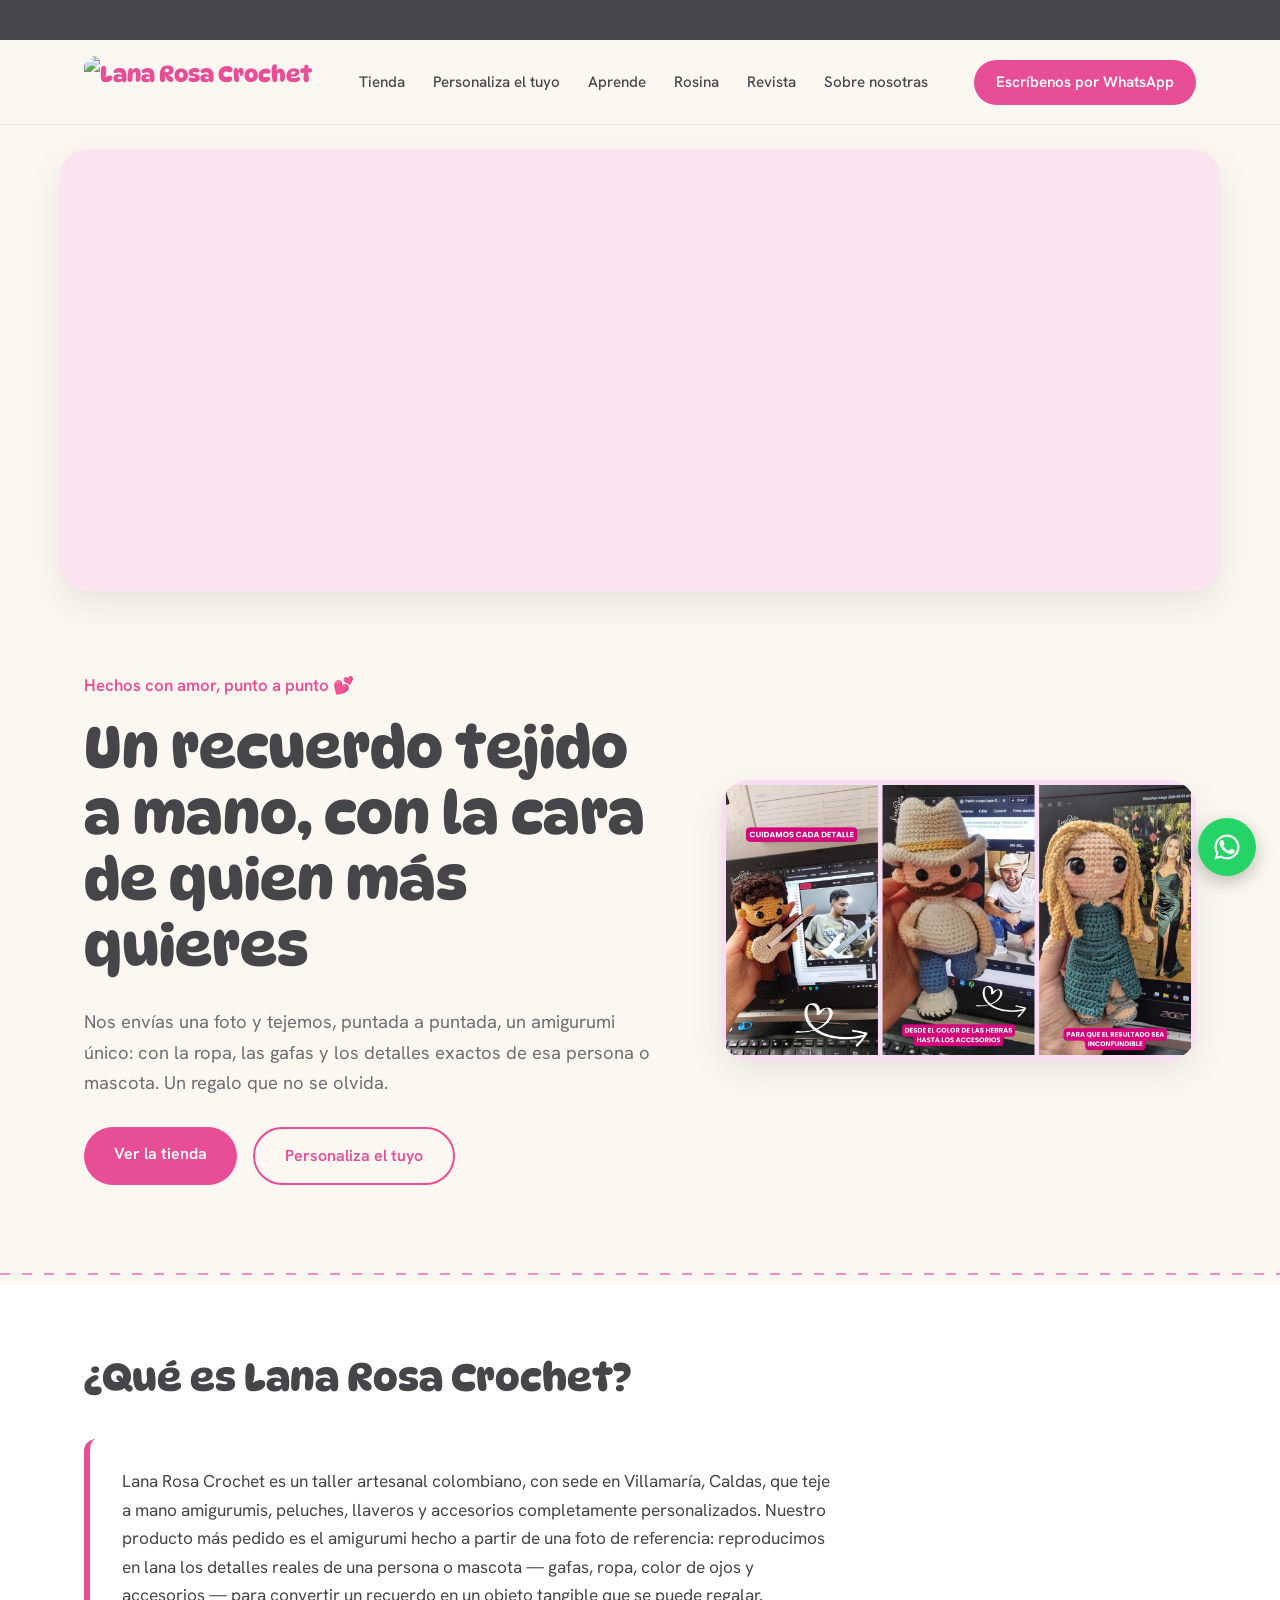
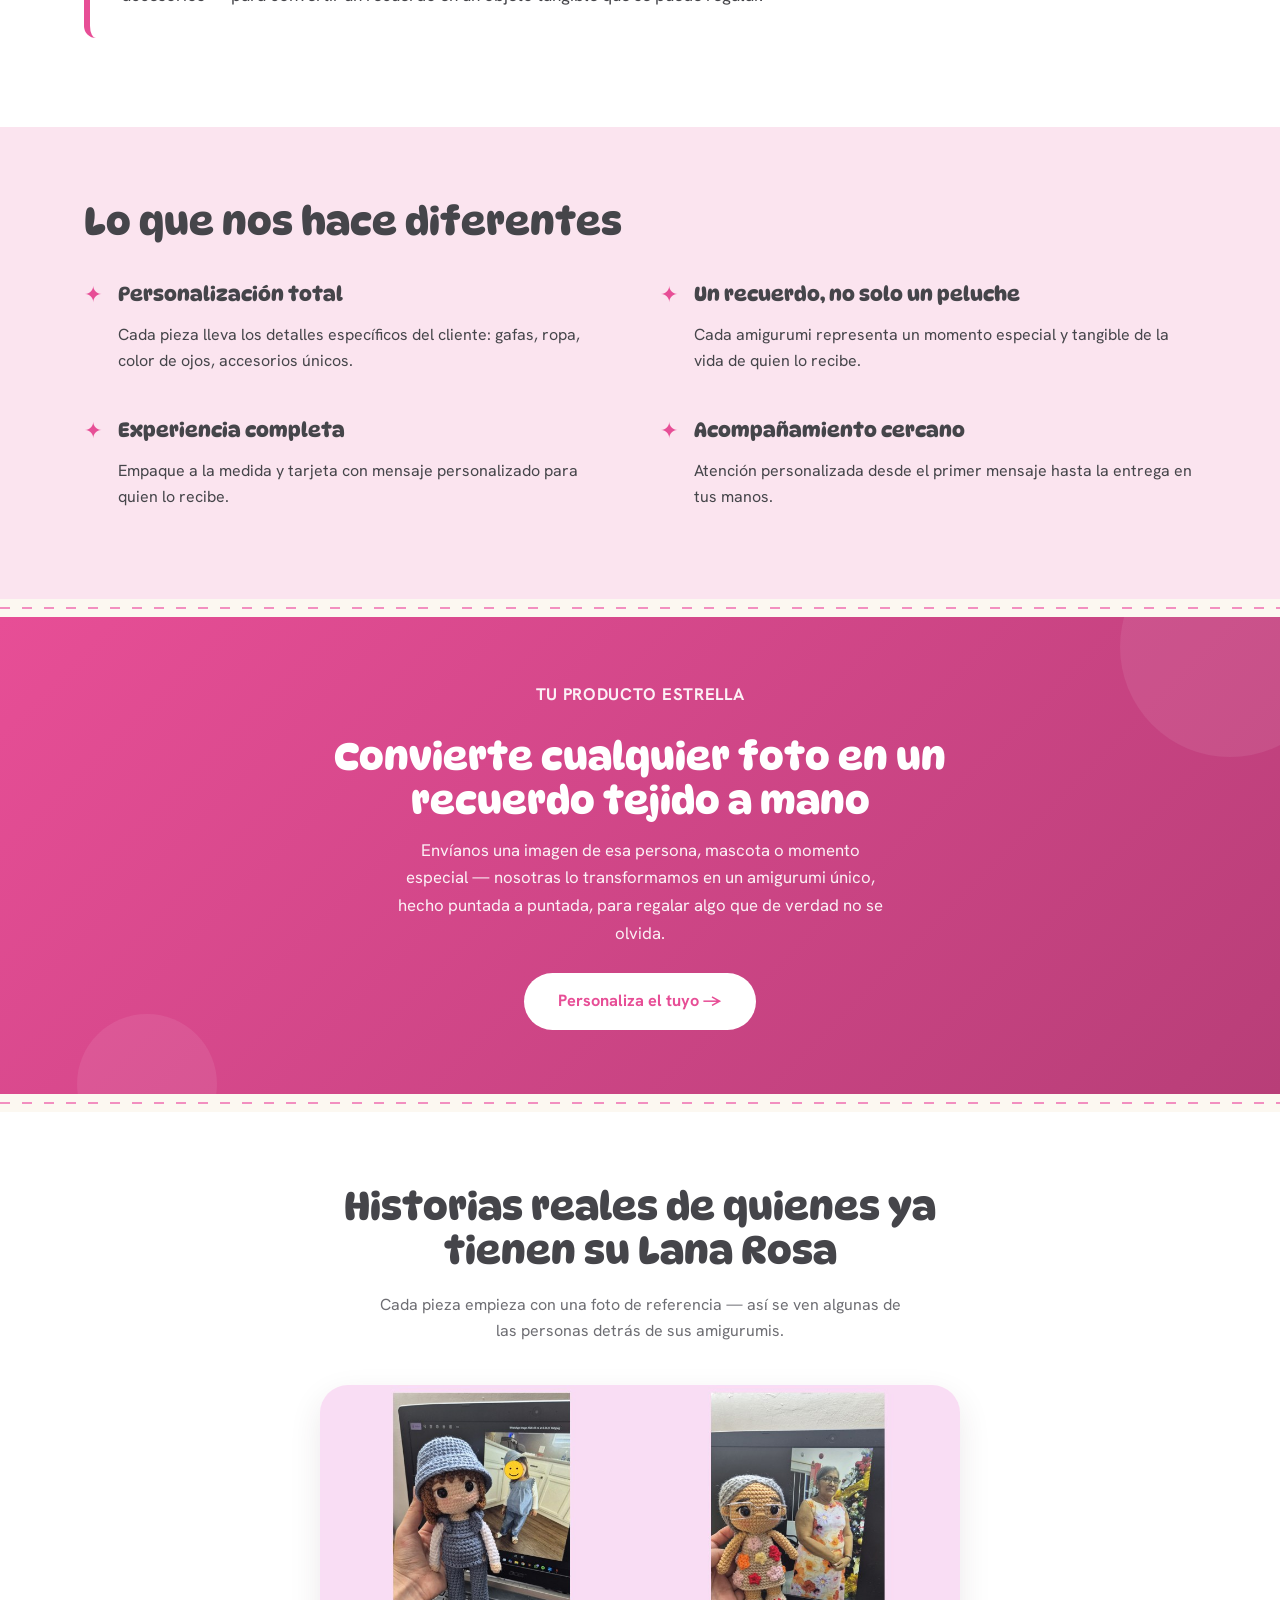
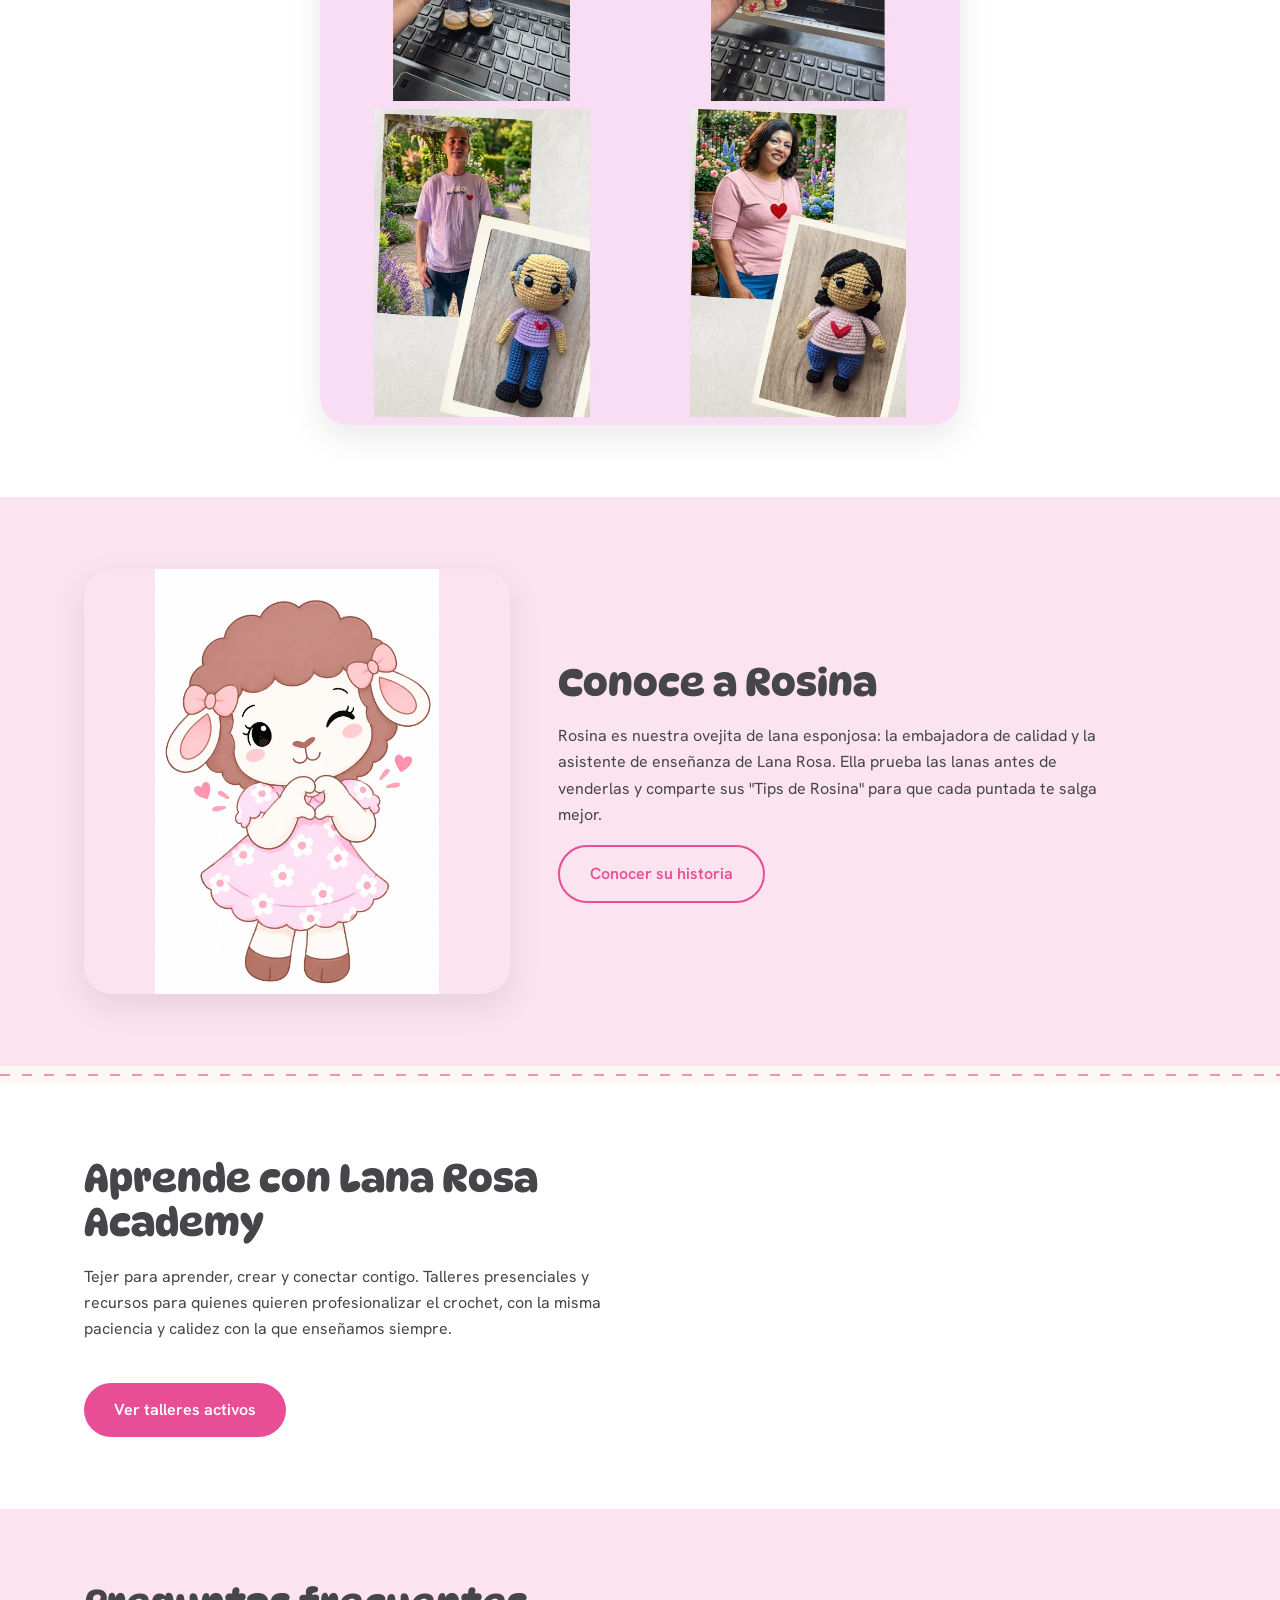
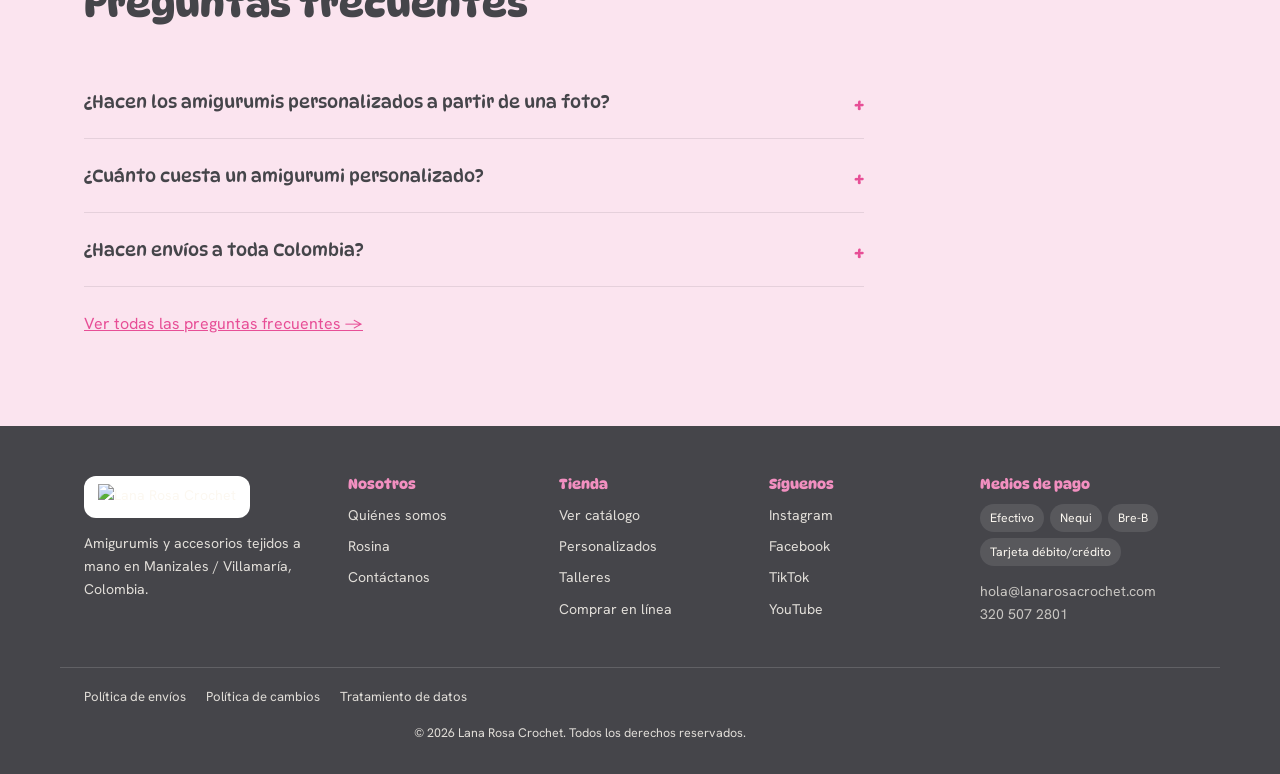
==== index.html @ a639cd13 "Add files via upload" ====
<!DOCTYPE html>
<html lang="es-CO">
<head>
<meta charset="UTF-8">
<meta name="viewport" content="width=device-width, initial-scale=1.0, viewport-fit=cover">
<title>Lana Rosa Crochet — Amigurumis personalizados hechos a mano en Manizales</title>
<meta name="description" content="Amigurumis, peluches y accesorios tejidos a mano y personalizados con la imagen que tú quieras. Hechos con amor, punto a punto, en Villamaría, Caldas.">
<link rel="canonical" href="https://www.lanarosacrochet.com/">

<!-- Open Graph / redes sociales -->
<meta property="og:type" content="website">
<meta property="og:site_name" content="Lana Rosa Crochet">
<meta property="og:title" content="Lana Rosa Crochet — Amigurumis personalizados hechos a mano">
<meta property="og:description" content="Convertimos una foto de referencia en un amigurumi tejido a mano, único e irrepetible. Envíos a toda Colombia desde Manizales.">
<meta property="og:url" content="https://www.lanarosacrochet.com/">
<meta property="og:image" content="https://www.lanarosacrochet.com/img/og-lana-rosa.jpg">
<meta property="og:locale" content="es_CO">
<meta name="twitter:card" content="summary_large_image">

<link rel="preconnect" href="https://fonts.googleapis.com">
<link href="https://fonts.googleapis.com/css2?family=DynaPuff:wght@400;500;600;700&family=Hanken+Grotesk:wght@400;500;600;700;800&display=swap" rel="stylesheet">

<!-- ================= Datos estructurados (Schema.org) — clave para SEO y AEO ================= -->
<script type="application/ld+json">
{
  "@context": "https://schema.org",
  "@type": "Store",
  "name": "Lana Rosa Crochet",
  "description": "Taller artesanal colombiano de amigurumis, peluches y accesorios tejidos a mano, especializado en piezas personalizadas a partir de una foto de referencia.",
  "url": "https://www.lanarosacrochet.com/",
  "logo": "https://www.lanarosacrochet.com/img/logo.png",
  "image": "https://www.lanarosacrochet.com/img/og-lana-rosa.jpg",
  "priceRange": "$70.000 - $200.000 COP",
  "address": {
    "@type": "PostalAddress",
    "addressLocality": "Manizales / Villamaría",
    "addressRegion": "Caldas",
    "addressCountry": "CO"
  },
  "sameAs": [
    "https://www.instagram.com/lanarosacrochet",
    "https://www.facebook.com/lana.rosa.2025",
    "https://www.tiktok.com/@lanarosacrochet",
    "https://www.youtube.com/@LanaRosaAcademy"
  ]
}
</script>
<script type="application/ld+json">
{
  "@context": "https://schema.org",
  "@type": "FAQPage",
  "mainEntity": [
    {
      "@type": "Question",
      "name": "¿Los amigurumis de Lana Rosa Crochet son personalizados a partir de una foto?",
      "acceptedAnswer": {
        "@type": "Answer",
        "text": "Sí. Nuestro producto más pedido es el amigurumi personalizado: nos envías una foto de referencia y tejemos a mano una versión en lana con los detalles reales de esa persona, mascota o personaje — ropa, gafas, color de ojos y accesorios incluidos."
      }
    },
    {
      "@type": "Question",
      "name": "¿Lana Rosa Crochet hace envíos a toda Colombia?",
      "acceptedAnswer": {
        "@type": "Answer",
        "text": "Sí, hacemos envíos a nivel nacional desde nuestro taller en Manizales/Villamaría, Caldas."
      }
    }
  ]
}
</script>

<style>
:root {
  --rosa-principal: #E74E96;
  --rosa-medio: #F28FC0;
  --rosa-suave: #FBE4EF;
  --lila: #9EA2F9;
  --lila-suave: #F0F1FE;
  --azul-acero: #93C7F9;
  --blanco-hueso: #FCF8F1;
  --tinta: #45454A;
  --tinta-suave: #6E6E73;
  --blanco: #FFFFFF;
  --fuente-titulo: 'DynaPuff', sans-serif;
  --fuente-cuerpo: 'Hanken Grotesk', -apple-system, BlinkMacSystemFont, sans-serif;
  --radio-suave: 28px;
  --sombra-suave: 0 12px 32px rgba(58, 42, 46, 0.10);
}
* { box-sizing: border-box; }
html { scroll-behavior: smooth; }
body { margin: 0; font-family: var(--fuente-cuerpo); color: var(--tinta); background: var(--blanco-hueso); line-height: 1.65; -webkit-font-smoothing: antialiased; }
h1, h2, h3 { font-family: var(--fuente-titulo); font-weight: 600; line-height: 1.15; margin: 0 0 0.5em; color: var(--tinta); }
h1 { font-size: clamp(2.4rem, 5vw, 3.6rem); }
h2 { font-size: clamp(1.7rem, 3vw, 2.4rem); }
h3 { font-size: 1.25rem; }
p { max-width: 62ch; }
a { color: var(--rosa-principal); }
img { max-width: 100%; display: block; }
.contenedor { max-width: 1160px; margin: 0 auto; padding: 0 24px; }
a:focus-visible, button:focus-visible { outline: 3px solid var(--azul-acero); outline-offset: 3px; }
.encabezado { position: sticky; top: 0; z-index: 20; background: rgba(252, 248, 241, 0.92); backdrop-filter: blur(6px); border-bottom: 1px solid rgba(69,69,74,0.08); }
.encabezado .contenedor { display: flex; align-items: center; justify-content: space-between; padding-top: 16px; padding-bottom: 16px; }
.logo { font-family: var(--fuente-titulo); font-size: 1.4rem; color: var(--rosa-principal); text-decoration: none; font-weight: 600; }
.logo-img { height: 52px; width: auto; display: block; border-radius: 12px; }
.nav-principal { display: flex; gap: 28px; list-style: none; margin: 0; padding: 0; }
.nav-principal a { text-decoration: none; color: var(--tinta); font-weight: 500; font-size: 0.95rem; }
.nav-principal a:hover { color: var(--rosa-principal); }
.boton-whatsapp { background: var(--rosa-principal); color: var(--blanco) !important; padding: 10px 22px; border-radius: 999px; text-decoration: none; font-weight: 600; font-size: 0.95rem; white-space: nowrap; }
.boton-whatsapp:hover { background: #B83E78; }
@media (max-width: 860px) { .nav-principal { display: none; } }
.puntada { height: 18px; background-image: repeating-linear-gradient(to right, var(--rosa-medio) 0, var(--rosa-medio) 10px, transparent 10px, transparent 22px); background-position: center; background-repeat: repeat-x; background-size: auto 2px; margin: 0; }
.hero { padding: 64px 0 80px; }
.hero .contenedor { display: grid; grid-template-columns: 1.1fr 0.9fr; gap: 56px; align-items: center; }
@media (max-width: 860px) { .hero .contenedor { grid-template-columns: 1fr; } }
.hero-texto .eslogan { color: var(--rosa-principal); font-weight: 600; font-size: 1.05rem; margin-bottom: 14px; }
.hero-texto p.intro { font-size: 1.15rem; color: var(--tinta-suave); }
.cta-grupo { display: flex; gap: 16px; margin-top: 28px; flex-wrap: wrap; }
.boton-primario, .boton-secundario { display: inline-block; padding: 14px 30px; border-radius: 999px; text-decoration: none; font-weight: 600; font-size: 1rem; }
.boton-primario { background: var(--rosa-principal); color: var(--blanco); }
.boton-primario:hover { background: #B83E78; }
.boton-secundario { background: transparent; color: var(--rosa-principal); border: 2px solid var(--rosa-principal); }
.boton-secundario:hover { background: var(--rosa-suave); }
.marco-foto { position: relative; background: var(--rosa-suave); border-radius: var(--radio-suave); aspect-ratio: 4 / 5; display: flex; align-items: center; justify-content: center; overflow: hidden; box-shadow: var(--sombra-suave); }
.marco-foto .marcador { text-align: center; color: var(--rosa-principal); font-size: 0.9rem; padding: 20px; }
.ovillo { position: absolute; border-radius: 50%; background: var(--rosa-medio); opacity: 0.35; }
section { padding: 72px 0; }
.seccion-suave { background: var(--rosa-suave); }
.seccion-clara { background: var(--blanco); }
.encabezado-seccion { max-width: 640px; margin: 0 0 40px; }
.encabezado-seccion.centrado { margin-inline: auto; text-align: center; }
.respuesta-directa { background: var(--blanco); border-left: 6px solid var(--rosa-principal); border-radius: 12px; padding: 28px 32px; max-width: 780px; font-size: 1.08rem; }
.diferenciales { list-style: none; margin: 0; padding: 0; display: grid; grid-template-columns: repeat(2, 1fr); gap: 28px 40px; }
@media (max-width: 700px) { .diferenciales { grid-template-columns: 1fr; } }
.diferenciales li { display: flex; gap: 16px; align-items: flex-start; }
.diferenciales .marca { color: var(--rosa-principal); font-family: var(--fuente-titulo); font-size: 1.4rem; line-height: 1; flex-shrink: 0; }
.testimonios { display: grid; grid-template-columns: repeat(3, 1fr); gap: 24px; }
@media (max-width: 900px) { .testimonios { grid-template-columns: 1fr; } }
.testimonio { background: var(--blanco); border-radius: var(--radio-suave); padding: 28px; box-shadow: var(--sombra-suave); }
.testimonio p { font-style: italic; color: var(--tinta-suave); }
.testimonio .autor { font-weight: 600; color: var(--rosa-principal); margin-top: 12px; font-style: normal; }
.rosina-bloque { display: grid; grid-template-columns: 0.8fr 1.2fr; gap: 48px; align-items: center; }
@media (max-width: 860px) { .rosina-bloque { grid-template-columns: 1fr; } }
.faq-lista { max-width: 780px; }
.faq-item { border-bottom: 1px solid rgba(69,69,74,0.12); padding: 22px 0; }
.faq-item summary { font-family: var(--fuente-titulo); font-size: 1.1rem; cursor: pointer; list-style: none; position: relative; padding-right: 32px; }
.faq-item summary::-webkit-details-marker { display: none; }
.faq-item summary::after { content: '+'; position: absolute; right: 0; top: 0; color: var(--rosa-principal); font-size: 1.4rem; }
.faq-item[open] summary::after { content: '–'; }
.faq-item p { margin-top: 14px; color: var(--tinta-suave); }
.pie { background: var(--tinta); color: var(--blanco-hueso); padding: 56px 0 28px; }
.pie .contenedor { display: grid; grid-template-columns: 1.4fr 1fr 1fr 1fr; gap: 32px; }
@media (max-width: 760px) { .pie .contenedor { grid-template-columns: 1fr 1fr; } }
.pie h3 { color: var(--blanco-hueso); font-size: 1rem; }
.pie a { color: var(--blanco-hueso); opacity: 0.85; text-decoration: none; font-size: 0.92rem; }
.pie a:hover { opacity: 1; color: var(--rosa-medio); }
.pie ul { list-style: none; padding: 0; margin: 0; display: flex; flex-direction: column; gap: 10px; }
.pie .logo-pie { font-family: var(--fuente-titulo); color: var(--rosa-medio); font-size: 1.5rem; }
.derechos { text-align: center; font-size: 0.82rem; opacity: 0.6; margin-top: 40px; }
.pie-rico { background: var(--tinta); color: var(--blanco-hueso); padding: 50px 0 24px; font-size: 0.88rem; }
.pie-grid { display: grid; grid-template-columns: 1.3fr 1fr 1fr 1fr 1.2fr; gap: 30px; margin-bottom: 34px; }
@media (max-width: 900px) { .pie-grid { grid-template-columns: 1fr 1fr; } }
.pie-logo-wrap { background: #fff; display: inline-block; padding: 8px 14px; border-radius: 12px; margin-bottom: 14px; }
.pie-logo-wrap img { height: 26px; display: block; }
.pie-rico p { opacity: 0.85; margin: 0 0 6px; }
.pie-rico h3 { color: var(--rosa-medio); font-size: 0.88rem; margin: 0 0 12px; font-family: var(--fuente-titulo); font-weight: 600; }
.pie-rico ul { list-style: none; padding: 0; margin: 0; display: flex; flex-direction: column; gap: 8px; }
.pie-rico a { color: var(--blanco-hueso); opacity: 0.85; text-decoration: none; }
.pie-rico a:hover { opacity: 1; color: var(--rosa-medio); }
.pie-pagos { display: flex; flex-wrap: wrap; gap: 6px; margin-bottom: 14px; }
.pie-pagos span { background: rgba(255,255,255,0.1); padding: 4px 10px; border-radius: 999px; font-size: 0.76rem; }
.pie-legal { display: flex; gap: 20px; flex-wrap: wrap; border-top: 1px solid rgba(255,255,255,0.15); padding-top: 18px; margin-bottom: 16px; font-size: 0.82rem; }
.pie-legal a { opacity: 0.85; }
.derechos { text-align: center; font-size: 0.78rem; opacity: 0.6; margin: 0; }

.overlay-bono { position: fixed; inset: 0; background: rgba(0,0,0,0.55); z-index: 1002; display: none; align-items: center; justify-content: center; padding: 20px; }
.overlay-bono.abierto { display: flex; }
.modal-bono { background: var(--blanco-hueso); border-radius: var(--radio-suave); max-width: 420px; width: 100%; padding: 34px 28px; position: relative; text-align: center; box-shadow: 0 20px 50px rgba(0,0,0,0.3); }
.modal-bono-cerrar { position: absolute; top: 12px; right: 14px; background: none; border: none; font-size: 1.6rem; cursor: pointer; color: var(--tinta-suave); }
.modal-bono .etiqueta-bono { display: inline-block; background: var(--rosa-principal); color: #fff; font-weight: 700; padding: 6px 16px; border-radius: 999px; font-size: 0.85rem; margin-bottom: 14px; }
.modal-bono h2 { font-size: 1.4rem; margin-bottom: 8px; }
.modal-bono p.intro-bono { color: var(--tinta-suave); margin-bottom: 20px; font-size: 0.95rem; }
.modal-bono .campo-bono { margin-bottom: 12px; text-align: left; }
.modal-bono .campo-bono input { width: 100%; padding: 11px 14px; border-radius: 12px; border: 1.5px solid var(--rosa-suave); font-family: var(--fuente-cuerpo); font-size: 0.92rem; }
.modal-bono .campo-checkbox { display: flex; align-items: flex-start; gap: 8px; text-align: left; font-size: 0.8rem; color: var(--tinta-suave); margin: 14px 0; }
.modal-bono .campo-checkbox input { margin-top: 3px; }
.modal-bono .campo-checkbox a { color: var(--rosa-principal); }
.modal-bono .resultado-bono { display: none; background: var(--rosa-suave); border-radius: 14px; padding: 20px; margin-top: 10px; }
.modal-bono .codigo-bono { font-size: 1.3rem; font-weight: 700; color: var(--rosa-principal); letter-spacing: 0.03em; margin: 8px 0; }

.franja-anuncios {
  background: var(--tinta); color: var(--blanco); overflow: hidden;
  white-space: nowrap; padding: 9px 0; font-size: 0.85rem; font-weight: 500;
}
.franja-anuncios .cinta {
  display: inline-block; padding-left: 100%;
  animation: desplazar-anuncios 32s linear infinite;
}
.franja-anuncios .cinta span { margin: 0 36px; }
@keyframes desplazar-anuncios {
  0% { transform: translate(0, 0); }
  100% { transform: translate(-100%, 0); }
}
@media (prefers-reduced-motion: reduce) {
  .franja-anuncios .cinta { animation: none; padding-left: 24px; }
}

.banner-promo {
  background: linear-gradient(135deg, var(--rosa-principal), #B83E78);
  padding: 64px 0; position: relative; overflow: hidden;
}
.banner-promo::before, .banner-promo::after {
  content: ''; position: absolute; border-radius: 50%; background: rgba(255,255,255,0.08);
}

.carrusel-banners-seccion { padding: 24px 0 0; }
.carrusel-banners { position: relative; max-width: 1160px; margin: 0 auto; aspect-ratio: 21/8; border-radius: var(--radio-suave); overflow: hidden; box-shadow: var(--sombra-suave); background: var(--rosa-suave); }
.slide-banner { position: absolute; inset: 0; opacity: 0; transition: opacity 0.7s ease; display: block; }
.slide-banner.activo { opacity: 1; }
.slide-banner img { width: 100%; height: 100%; object-fit: cover; display: block; }
.puntos-carrusel { position: absolute; bottom: 14px; left: 50%; transform: translateX(-50%); display: flex; gap: 8px; z-index: 2; }
.puntos-carrusel span { width: 9px; height: 9px; border-radius: 50%; background: rgba(255,255,255,0.55); }
.puntos-carrusel span.activo { background: #fff; }
@media (max-width: 700px) { .carrusel-banners { aspect-ratio: 4/5; } }
.banner-promo::before { width: 220px; height: 220px; top: -80px; right: -60px; }
.banner-promo::after { width: 140px; height: 140px; bottom: -60px; left: 6%; }
.banner-promo-contenido { position: relative; z-index: 1; text-align: center; max-width: 680px; margin: 0 auto; }
.banner-promo-eslogan { color: var(--rosa-suave); font-weight: 700; letter-spacing: 0.04em; text-transform: uppercase; font-size: 0.82rem; margin-bottom: 10px; }
.banner-promo h2 { color: var(--blanco); margin-bottom: 14px; }
.banner-promo p { color: rgba(255,255,255,0.92); font-size: 1.05rem; margin: 0 auto 26px; max-width: 56ch; }
.boton-banner-promo {
  display: inline-block; background: var(--blanco); color: var(--rosa-principal) !important;
  text-decoration: none; padding: 15px 34px; border-radius: 999px; font-weight: 700; font-size: 1.02rem;
}
.boton-banner-promo:hover { background: var(--rosa-suave); }
.whatsapp-flotante {
  position: fixed; bottom: calc(24px + env(safe-area-inset-bottom, 0px)); right: calc(24px + env(safe-area-inset-right, 0px)); z-index: 999;
  width: 58px; height: 58px; background: #25D366; border-radius: 50%;
  display: flex; align-items: center; justify-content: center;
  box-shadow: 0 6px 18px rgba(0,0,0,0.25);
  animation: whatsapp-pulso 2.4s infinite;
}
.whatsapp-flotante svg { width: 30px; height: 30px; fill: #fff; }
.whatsapp-flotante:hover { background: #1ebe5a; }
@keyframes whatsapp-pulso {
  0% { box-shadow: 0 6px 18px rgba(0,0,0,0.25), 0 0 0 0 rgba(37,211,102,0.5); }
  70% { box-shadow: 0 6px 18px rgba(0,0,0,0.25), 0 0 0 14px rgba(37,211,102,0); }
  100% { box-shadow: 0 6px 18px rgba(0,0,0,0.25), 0 0 0 0 rgba(37,211,102,0); }
}
@media (max-width: 600px) {
  .whatsapp-flotante { width: 52px; height: 52px; bottom: calc(16px + env(safe-area-inset-bottom, 0px)); right: calc(16px + env(safe-area-inset-right, 0px)); }
  .whatsapp-flotante svg { width: 26px; height: 26px; }
}
.menu-movil { display: none; background: none; border: none; font-size: 1.7rem; cursor: pointer; color: var(--tinta); padding: 4px 6px; line-height: 1; }
.nav-movil-panel { display: none; flex-direction: column; background: var(--blanco); border-top: 1px solid rgba(69,69,74,0.08); }
.nav-movil-panel.abierto { display: flex; }
.nav-movil-panel a { padding: 15px 24px; text-decoration: none; color: var(--tinta); border-bottom: 1px solid rgba(69,69,74,0.06); font-weight: 500; font-size: 0.98rem; }
.nav-movil-panel a:hover { background: var(--rosa-suave); color: var(--rosa-principal); }
@media (max-width: 900px) { .menu-movil { display: inline-flex; align-items: center; } }
.rosina-mini { height: 40px; width: 40px; border-radius: 50%; object-fit: cover; margin-left: 10px; box-shadow: 0 2px 8px rgba(69,69,74,0.15); vertical-align: middle; }
.boton-subir {
  position: fixed; bottom: calc(24px + env(safe-area-inset-bottom, 0px)); right: calc(92px + env(safe-area-inset-right, 0px)); z-index: 998;
  width: 48px; height: 48px; background: var(--rosa-principal); border: none; border-radius: 50%;
  display: flex; align-items: center; justify-content: center; cursor: pointer;
  box-shadow: 0 6px 18px rgba(0,0,0,0.2); opacity: 0; visibility: hidden;
  transition: opacity 0.25s, visibility 0.25s;
}
.boton-subir.visible { opacity: 1; visibility: visible; }
.boton-subir svg { width: 22px; height: 22px; fill: #fff; }
.boton-subir:hover { background: #B83E78; }
@media (max-width: 600px) { .boton-subir { width: 42px; height: 42px; right: calc(74px + env(safe-area-inset-right, 0px)); bottom: calc(16px + env(safe-area-inset-bottom, 0px)); } }
</style>
<link rel="icon" type="image/png" href="img/favicon-256.png">
<link rel="apple-touch-icon" href="img/apple-touch-icon.png">
</head>
<body>

<div class="franja-anuncios" role="banner" aria-label="Anuncios">
  <div class="cinta">
    <span>🚚 Envíos a toda Colombia</span>
    <span>🧶 Amigurumis 100% personalizados</span>
    <span>🐑 Tejido a mano en Manizales y Villamaría</span>
    <span>💕 Hechos con amor, punto a punto</span>
    <span>🚚 Envíos a toda Colombia</span>
    <span>🧶 Amigurumis 100% personalizados</span>
    <span>🐑 Tejido a mano en Manizales y Villamaría</span>
    <span>💕 Hechos con amor, punto a punto</span>
  </div>
</div>

<header class="encabezado">
  <div class="contenedor">
    <a href="index.html" class="logo"><img src="img/logo-lana-rosa.jpg" alt="Lana Rosa Crochet" class="logo-img"></a>
    <nav aria-label="Navegación principal">
      <ul class="nav-principal">
        <li><a href="tienda.html">Tienda</a></li>
        <li><a href="personaliza.html">Personaliza el tuyo</a></li>
        <li><a href="aprende.html">Aprende</a></li>
        <li><a href="rosina.html">Rosina</a></li>
        <li><a href="revista.html">Revista</a></li>
        <li><a href="sobre-nosotras.html">Sobre nosotras</a></li>
      </ul>
    </nav>
    <button class="menu-movil" id="boton-menu-movil" aria-label="Abrir menú" aria-expanded="false">☰</button>
    <a class="boton-whatsapp" href="https://wa.me/573205072801" target="_blank" rel="noopener">Escríbenos por WhatsApp</a>
  </div>
</header>
  <nav class="nav-movil-panel" id="nav-movil-panel" aria-label="Navegación móvil">
    <a href="index.html">Inicio</a>
    <a href="tienda.html">Tienda</a>
    <a href="personaliza.html">Personaliza el tuyo</a>
    <a href="aprende.html">Aprende</a>
    <a href="rosina.html">Rosina</a>
    <a href="revista.html">Revista</a>
    <a href="sobre-nosotras.html">Sobre nosotras</a>
    <a href="preguntas-frecuentes.html">Preguntas frecuentes</a>
  </nav>

<main>

  <!-- ============ CARRUSEL DE BANNERS ============ -->
  <section class="carrusel-banners-seccion">
    <div class="carrusel-banners" id="carrusel-banners">
      <a href="tienda.html" class="slide-banner activo">
        <img src="img/banners/banner1.jpg" alt="Amigurumis Lana Rosa Crochet" onerror="this.parentElement.style.display='none'">
      </a>
      <a href="tienda.html" class="slide-banner">
        <img src="img/banners/banner2.jpg" alt="Amigurumis Lana Rosa Crochet" onerror="this.parentElement.style.display='none'">
      </a>
      <a href="personaliza.html" class="slide-banner">
        <img src="img/banners/banner3.jpg" alt="Amigurumis personalizados Lana Rosa Crochet" onerror="this.parentElement.style.display='none'">
      </a>
      <div class="puntos-carrusel" id="puntos-carrusel"></div>
    </div>
  </section>

  <!-- ============ HERO ============ -->
  <section class="hero">
    <div class="contenedor">
      <div class="hero-texto">
        <p class="eslogan">Hechos con amor, punto a punto 💕</p>
        <h1>Un recuerdo tejido a mano, con la cara de quien más quieres</h1>
        <p class="intro">Nos envías una foto y tejemos, puntada a puntada, un amigurumi único: con la ropa, las gafas y los detalles exactos de esa persona o mascota. Un regalo que no se olvida.</p>
        <div class="cta-grupo">
          <a href="tienda.html" class="boton-primario">Ver la tienda</a>
          <a href="personaliza.html" class="boton-secundario">Personaliza el tuyo</a>
        </div>
      </div>
      <div class="marco-foto" style="aspect-ratio:1582/932;">
        <img src="img/triptico-testimonios.jpg" alt="Tres amigurumis personalizados terminados, cada uno sostenido junto a la foto de referencia usada para tejerlo" style="width:100%;height:100%;object-fit:contain;">
      </div>
    </div>
  </section>

  <div class="puntada" role="presentation"></div>

  <!-- ============ RESPUESTA DIRECTA (AEO) ============ -->
  <section class="seccion-clara">
    <div class="contenedor">
      <div class="encabezado-seccion">
        <h2>¿Qué es Lana Rosa Crochet?</h2>
      </div>
      <p class="respuesta-directa">Lana Rosa Crochet es un taller artesanal colombiano, con sede en Villamaría, Caldas, que teje a mano amigurumis, peluches, llaveros y accesorios completamente personalizados. Nuestro producto más pedido es el amigurumi hecho a partir de una foto de referencia: reproducimos en lana los detalles reales de una persona o mascota — gafas, ropa, color de ojos y accesorios — para convertir un recuerdo en un objeto tangible que se puede regalar.</p>
    </div>
  </section>

  <!-- ============ DIFERENCIALES ============ -->
  <section class="seccion-suave">
    <div class="contenedor">
      <div class="encabezado-seccion">
        <h2>Lo que nos hace diferentes</h2>
      </div>
      <ul class="diferenciales">
        <li><span class="marca">✦</span><div><h3>Personalización total</h3><p>Cada pieza lleva los detalles específicos del cliente: gafas, ropa, color de ojos, accesorios únicos.</p></div></li>
        <li><span class="marca">✦</span><div><h3>Un recuerdo, no solo un peluche</h3><p>Cada amigurumi representa un momento especial y tangible de la vida de quien lo recibe.</p></div></li>
        <li><span class="marca">✦</span><div><h3>Experiencia completa</h3><p>Empaque a la medida y tarjeta con mensaje personalizado para quien lo recibe.</p></div></li>
        <li><span class="marca">✦</span><div><h3>Acompañamiento cercano</h3><p>Atención personalizada desde el primer mensaje hasta la entrega en tus manos.</p></div></li>
      </ul>
    </div>
  </section>

  <div class="puntada" role="presentation"></div>

  <!-- ============ BANNER PROMOCIONAL — PERSONALIZADOS ============ -->
  <section class="banner-promo">
    <div class="contenedor banner-promo-contenido">
      <p class="banner-promo-eslogan">Tu producto estrella</p>
      <h2>Convierte cualquier foto en un recuerdo tejido a mano</h2>
      <p>Envíanos una imagen de esa persona, mascota o momento especial — nosotras lo transformamos en un amigurumi único, hecho puntada a puntada, para regalar algo que de verdad no se olvida.</p>
      <a href="personaliza.html" class="boton-banner-promo">Personaliza el tuyo →</a>
    </div>
  </section>

  <div class="puntada" role="presentation"></div>

  <!-- ============ TESTIMONIOS ============ -->
  <section class="seccion-clara">
    <div class="contenedor">
      <div class="encabezado-seccion centrado">
        <h2>Historias reales de quienes ya tienen su Lana Rosa</h2>
        <p style="text-align:center; color:var(--tinta-suave); max-width:60ch; margin:0 auto;">Cada pieza empieza con una foto de referencia — así se ven algunas de las personas detrás de sus amigurumis.</p>
      </div>
      <div style="max-width:640px; margin:32px auto 0;">
        <img src="img/collage-testimonios.jpg" alt="Collage de clientas mostrando sus amigurumis personalizados junto a la foto de referencia usada para tejerlos" style="width:100%; border-radius:var(--radio-suave); box-shadow:var(--sombra-suave); display:block;">
      </div>
    </div>
  </section>

  <!-- ============ ROSINA ============ -->
  <section class="seccion-suave">
    <div class="contenedor rosina-bloque">
      <div class="marco-foto" style="aspect-ratio:1;">
        <img src="img/rosina-corazon.jpg" alt="Rosina, la ovejita embajadora de Lana Rosa Crochet, haciendo un corazón con las manos" style="width:100%;height:100%;object-fit:contain;border-radius:var(--radio-suave);">
      </div>
      <div>
        <h2>Conoce a Rosina</h2>
        <p>Rosina es nuestra ovejita de lana esponjosa: la embajadora de calidad y la asistente de enseñanza de Lana Rosa. Ella prueba las lanas antes de venderlas y comparte sus "Tips de Rosina" para que cada puntada te salga mejor.</p>
        <a href="rosina.html" class="boton-secundario">Conocer su historia</a>
      </div>
    </div>
  </section>

  <div class="puntada" role="presentation"></div>

  <!-- ============ ACADEMY ============ -->
  <section class="seccion-clara">
    <div class="contenedor">
      <div class="encabezado-seccion">
        <h2>Aprende con Lana Rosa Academy</h2>
        <p>Tejer para aprender, crear y conectar contigo. Talleres presenciales y recursos para quienes quieren profesionalizar el crochet, con la misma paciencia y calidez con la que enseñamos siempre.</p>
      </div>
      <a href="aprende.html" class="boton-primario">Ver talleres activos</a>
    </div>
  </section>

  <!-- ============ FAQ (extracto, con enlace a la página completa) ============ -->
  <section class="seccion-suave">
    <div class="contenedor">
      <div class="encabezado-seccion">
        <h2>Preguntas frecuentes</h2>
      </div>
      <div class="faq-lista">
        <details class="faq-item">
          <summary>¿Hacen los amigurumis personalizados a partir de una foto?</summary>
          <p>Sí. Nos envías una foto de referencia por WhatsApp y tejemos una versión en lana con los detalles reales de esa persona o mascota: ropa, gafas, color de ojos y accesorios.</p>
        </details>
        <details class="faq-item">
          <summary>¿Cuánto cuesta un amigurumi personalizado?</summary>
          <p>El precio depende del tamaño y la complejidad de los detalles. En general, nuestras piezas personalizadas van entre $70.000 y $200.000 COP. Te confirmamos el valor exacto apenas nos cuentes qué quieres tejer.</p>
        </details>
        <details class="faq-item">
          <summary>¿Hacen envíos a toda Colombia?</summary>
          <p>Sí, enviamos a nivel nacional desde nuestro taller en Manizales/Villamaría.</p>
        </details>
      </div>
      <p style="margin-top:24px;"><a href="preguntas-frecuentes.html">Ver todas las preguntas frecuentes →</a></p>
    </div>
  </section>

</main>

<footer class="pie-rico">
  <div class="contenedor pie-grid">
    <div>
      <div class="pie-logo-wrap"><img src="img/logo-lana-rosa.jpg" alt="Lana Rosa Crochet"></div>
      <p>Amigurumis y accesorios tejidos a mano en Manizales / Villamaría, Colombia.</p>
    </div>
    <div>
      <h3>Nosotros</h3>
      <ul>
        <li><a href="sobre-nosotras.html">Quiénes somos</a></li>
        <li><a href="rosina.html">Rosina</a></li>
        <li><a href="https://wa.me/573205072801" target="_blank" rel="noopener">Contáctanos</a></li>
      </ul>
    </div>
    <div>
      <h3>Tienda</h3>
      <ul>
        <li><a href="tienda.html">Ver catálogo</a></li>
        <li><a href="personaliza.html">Personalizados</a></li>
        <li><a href="aprende.html">Talleres</a></li>
        <li><a href="https://lana-rosa-crochet.cercia.co/" target="_blank" rel="noopener">Comprar en línea</a></li>
      </ul>
    </div>
    <div>
      <h3>Síguenos</h3>
      <ul>
        <li><a href="https://www.instagram.com/lanarosacrochet" target="_blank" rel="noopener">Instagram</a></li>
        <li><a href="https://www.facebook.com/lana.rosa.2025" target="_blank" rel="noopener">Facebook</a></li>
        <li><a href="https://www.tiktok.com/@lanarosacrochet" target="_blank" rel="noopener">TikTok</a></li>
        <li><a href="https://www.youtube.com/@LanaRosaAcademy" target="_blank" rel="noopener">YouTube</a></li>
      </ul>
    </div>
    <div>
      <h3>Medios de pago</h3>
      <div class="pie-pagos">
        <span>Efectivo</span><span>Nequi</span><span>Bre-B</span><span>Tarjeta débito/crédito</span>
      </div>
      <p>
        <a href="mailto:hola@lanarosacrochet.com">hola@lanarosacrochet.com</a><br>
        <a href="https://wa.me/573205072801" target="_blank" rel="noopener">320 507 2801</a>
      </p>
    </div>
  </div>
  <div class="contenedor pie-legal">
    <a href="politicas.html#envios">Política de envíos</a>
    <a href="politicas.html#cambios">Política de cambios</a>
    <a href="politicas.html#datos">Tratamiento de datos</a>
  </div>
  <p class="derechos contenedor">© 2026 Lana Rosa Crochet. Todos los derechos reservados.</p>
</footer>

<a href="https://wa.me/573205072801" class="whatsapp-flotante" target="_blank" rel="noopener" aria-label="Escríbenos por WhatsApp">
  <svg viewBox="0 0 24 24" xmlns="http://www.w3.org/2000/svg"><path d="M17.472 14.382c-.297-.149-1.758-.867-2.03-.967-.273-.099-.471-.148-.67.15-.197.297-.767.966-.94 1.164-.173.199-.347.223-.644.075-.297-.15-1.255-.463-2.39-1.475-.883-.788-1.48-1.761-1.653-2.059-.173-.297-.018-.458.13-.606.134-.133.298-.347.446-.52.149-.174.198-.298.298-.497.099-.198.05-.371-.025-.52-.075-.149-.669-1.612-.916-2.207-.242-.579-.487-.5-.669-.51-.173-.008-.371-.01-.57-.01-.198 0-.52.074-.792.372-.272.297-1.04 1.016-1.04 2.479 0 1.462 1.065 2.875 1.213 3.074.149.198 2.096 3.2 5.077 4.487.709.306 1.262.489 1.694.626.712.226 1.36.194 1.872.118.571-.085 1.758-.719 2.006-1.413.248-.694.248-1.289.173-1.413-.074-.124-.272-.198-.57-.347z"/><path d="M12.004 2C6.484 2 2.004 6.48 2.004 12c0 1.85.51 3.63 1.44 5.19L2 22l4.94-1.42A9.94 9.94 0 0012.004 22c5.52 0 10-4.48 10-10s-4.48-10-10-10zm0 18.18a8.14 8.14 0 01-4.36-1.26l-.31-.18-3.05.87.87-3-.2-.32A8.17 8.17 0 013.82 12c0-4.51 3.67-8.18 8.18-8.18 4.51 0 8.18 3.67 8.18 8.18 0 4.51-3.67 8.18-8.18 8.18z"/></svg>
</a>
<script>
(function() {
  var boton = document.getElementById('boton-menu-movil');
  var panel = document.getElementById('nav-movil-panel');
  if (boton && panel) {
    boton.addEventListener('click', function() {
      var abierto = panel.classList.toggle('abierto');
      boton.setAttribute('aria-expanded', abierto);
      boton.textContent = abierto ? '✕' : '☰';
    });
  }
})();
</script>
<button class="boton-subir" id="boton-subir" aria-label="Subir al inicio de la página">
  <svg viewBox="0 0 24 24" xmlns="http://www.w3.org/2000/svg"><path d="M12 4l-8 8h5v8h6v-8h5z"/></svg>
</button>
<script>
(function() {
  var boton = document.getElementById('boton-subir');
  if (!boton) return;
  window.addEventListener('scroll', function() {
    boton.classList.toggle('visible', window.scrollY > 400);
  });
  boton.addEventListener('click', function() {
    window.scrollTo({ top: 0, behavior: 'smooth' });
  });
})();
</script>

<script>
(function() {
  var contenedor = document.getElementById('carrusel-banners');
  var puntosContenedor = document.getElementById('puntos-carrusel');
  if (!contenedor) return;

  function slidesVisibles() {
    return Array.prototype.slice.call(contenedor.querySelectorAll('.slide-banner'))
      .filter(function(s) { return s.style.display !== 'none'; });
  }

  var indice = 0;

  function construirPuntos() {
    puntosContenedor.innerHTML = '';
    slidesVisibles().forEach(function(_, i) {
      var punto = document.createElement('span');
      if (i === 0) punto.classList.add('activo');
      puntosContenedor.appendChild(punto);
    });
  }

  function mostrarSlide(nuevoIndice) {
    var slides = slidesVisibles();
    if (slides.length === 0) return;
    slides.forEach(function(s) { s.classList.remove('activo'); });
    indice = (nuevoIndice + slides.length) % slides.length;
    slides[indice].classList.add('activo');
    var puntos = puntosContenedor.querySelectorAll('span');
    puntos.forEach(function(p, i) { p.classList.toggle('activo', i === indice); });
  }

  // Esperar un instante a que las imágenes rotas se oculten (onerror) antes de armar los puntos
  setTimeout(function() {
    construirPuntos();
    if (slidesVisibles().length <= 1) return;
    setInterval(function() { mostrarSlide(indice + 1); }, 4500);
  }, 300);
})();
</script>

<div class="overlay-bono" id="overlay-bono">
  <div class="modal-bono">
    <button class="modal-bono-cerrar" id="cerrar-modal-bono" aria-label="Cerrar">&times;</button>
    <span class="etiqueta-bono">🎁 10% de descuento</span>
    <h2>¡Bienvenida a Lana Rosa!</h2>
    <p class="intro-bono">Regístrate y recibe un bono del 10% para tu primera compra.</p>

    <form id="form-bono">
      <div class="campo-bono">
        <input type="text" id="bono-nombre" placeholder="Tu nombre" required>
      </div>
      <div class="campo-bono">
        <input type="email" id="bono-correo" placeholder="Tu correo electrónico" required>
      </div>
      <div class="campo-bono">
        <input type="tel" id="bono-whatsapp" placeholder="Tu WhatsApp" required>
      </div>
      <label class="campo-checkbox">
        <input type="checkbox" id="bono-acepta" required>
        <span>Acepto la <a href="politicas.html#datos" target="_blank">política de tratamiento de datos</a> de Lana Rosa Crochet.</span>
      </label>
      <button type="submit" class="boton-primario" style="border:none; cursor:pointer; width:100%;">Obtener mi bono</button>
      <p id="bono-error" style="display:none; color:#c62828; font-size:0.85rem; margin-top:10px;"></p>
    </form>

    <div class="resultado-bono" id="resultado-bono">
      <p style="margin:0;">¡Listo! Este es tu código:</p>
      <p class="codigo-bono" id="codigo-bono-texto"></p>
      <p style="font-size:0.85rem; color:var(--tinta-suave); margin:0;">Menciónalo por WhatsApp al momento de tu compra para aplicar el 10% de descuento.</p>
      <a href="https://wa.me/573205072801" target="_blank" rel="noopener" class="boton-primario" style="display:inline-block; margin-top:14px;">Escribir por WhatsApp</a>
    </div>
  </div>
</div>

<script type="module">
import { createClient } from 'https://esm.sh/@supabase/supabase-js@2';

const supabaseBono = createClient(
  'https://ngjoognzvehwjtpqwrqe.supabase.co',
  'sb_publishable_2TQ_piaHlSMHa79zjmOOXg_6bEwgkKD'
);

const overlayBono = document.getElementById('overlay-bono');
const formBono = document.getElementById('form-bono');
const errorBono = document.getElementById('bono-error');
const resultadoBono = document.getElementById('resultado-bono');
const codigoBonoTexto = document.getElementById('codigo-bono-texto');

const CLAVE_VISTO = 'bonoBienvenidaVisto';

if (!localStorage.getItem(CLAVE_VISTO)) {
  setTimeout(() => {
    overlayBono.classList.add('abierto');
  }, 4000);
}

function cerrarModalBono() {
  overlayBono.classList.remove('abierto');
  localStorage.setItem(CLAVE_VISTO, '1');
}

document.getElementById('cerrar-modal-bono').addEventListener('click', cerrarModalBono);
overlayBono.addEventListener('click', (e) => { if (e.target === overlayBono) cerrarModalBono(); });

formBono.addEventListener('submit', async (evento) => {
  evento.preventDefault();
  errorBono.style.display = 'none';

  const nombre = document.getElementById('bono-nombre').value;
  const correo = document.getElementById('bono-correo').value;
  const whatsapp = document.getElementById('bono-whatsapp').value;
  const acepta = document.getElementById('bono-acepta').checked;

  const { data, error } = await supabaseBono.rpc('registrar_bono_bienvenida', {
    p_nombre: nombre,
    p_correo: correo,
    p_telefono: whatsapp,
    p_acepta_politicas: acepta
  });

  if (error) {
    errorBono.textContent = 'No pudimos registrar tu bono: ' + error.message;
    errorBono.style.display = 'block';
    return;
  }

  formBono.style.display = 'none';
  resultadoBono.style.display = 'block';
  codigoBonoTexto.textContent = data;
  localStorage.setItem(CLAVE_VISTO, '1');
});
</script>
</body>
</html>
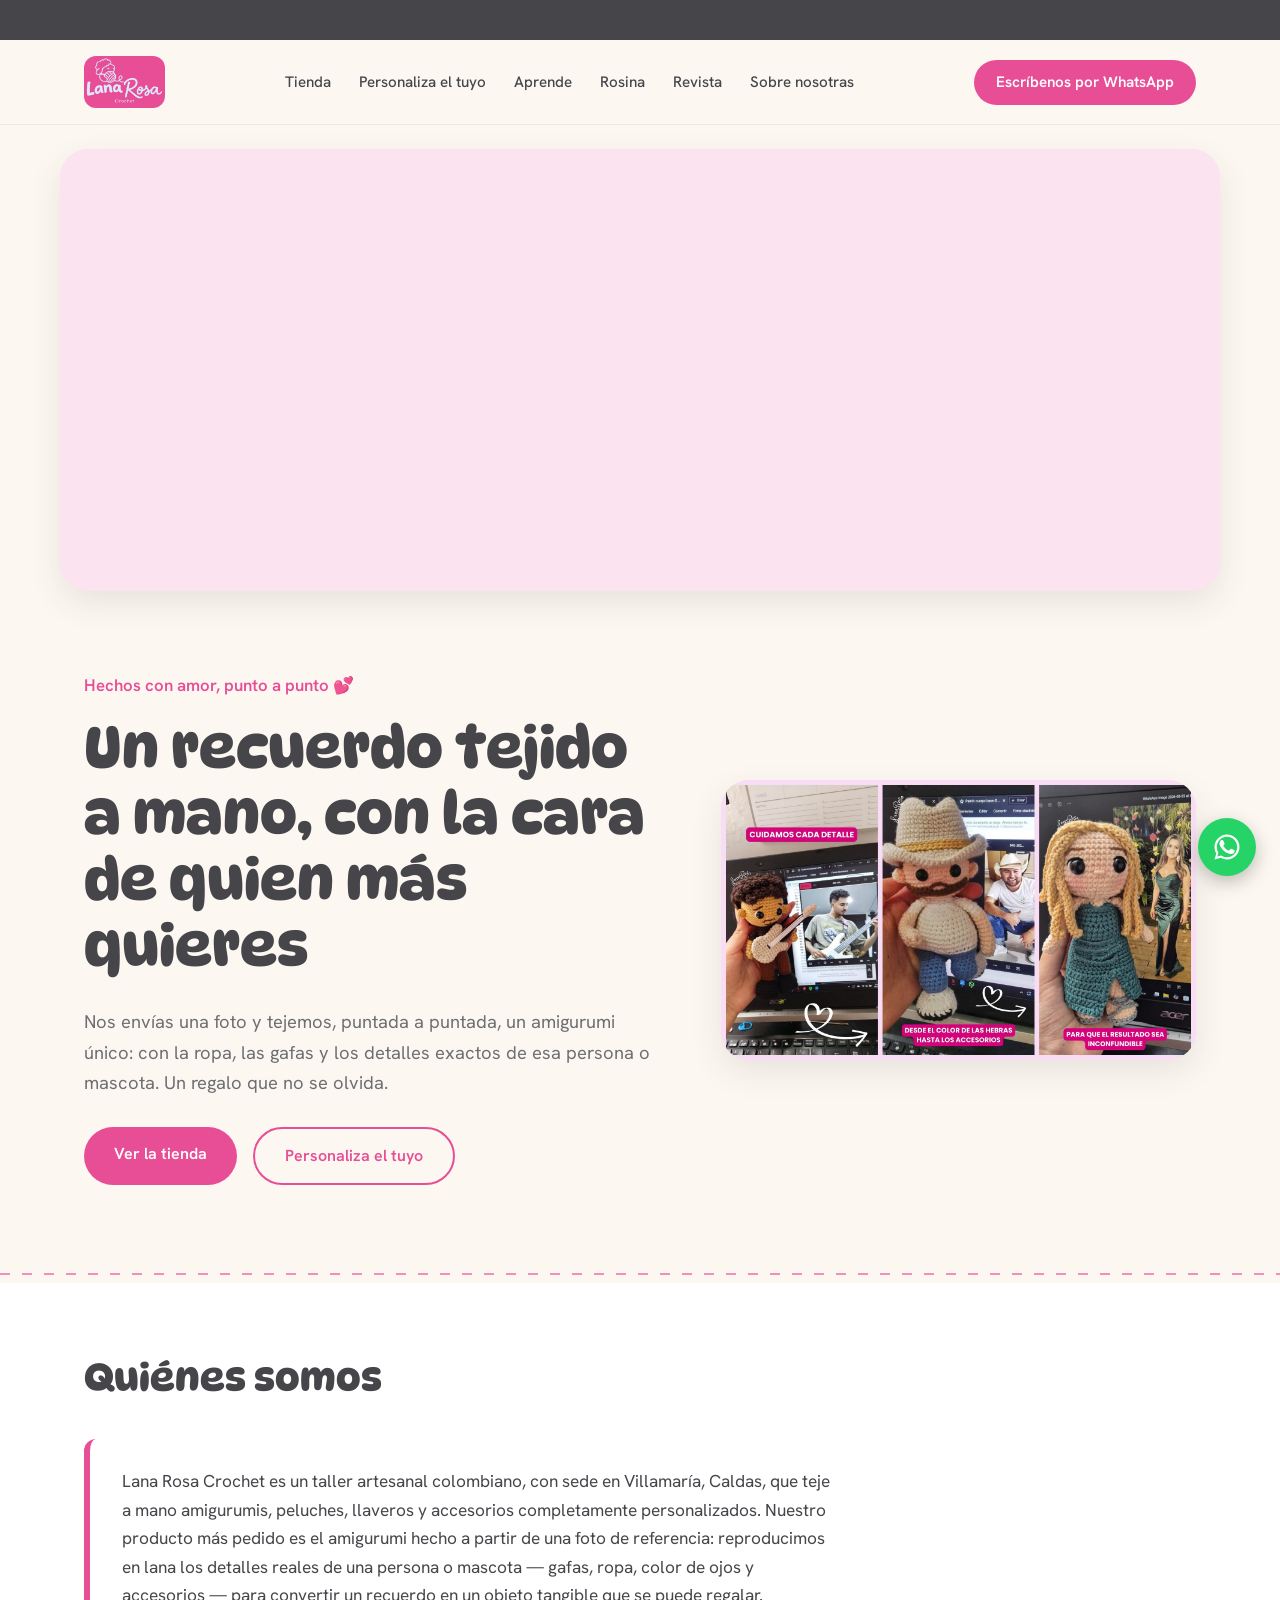
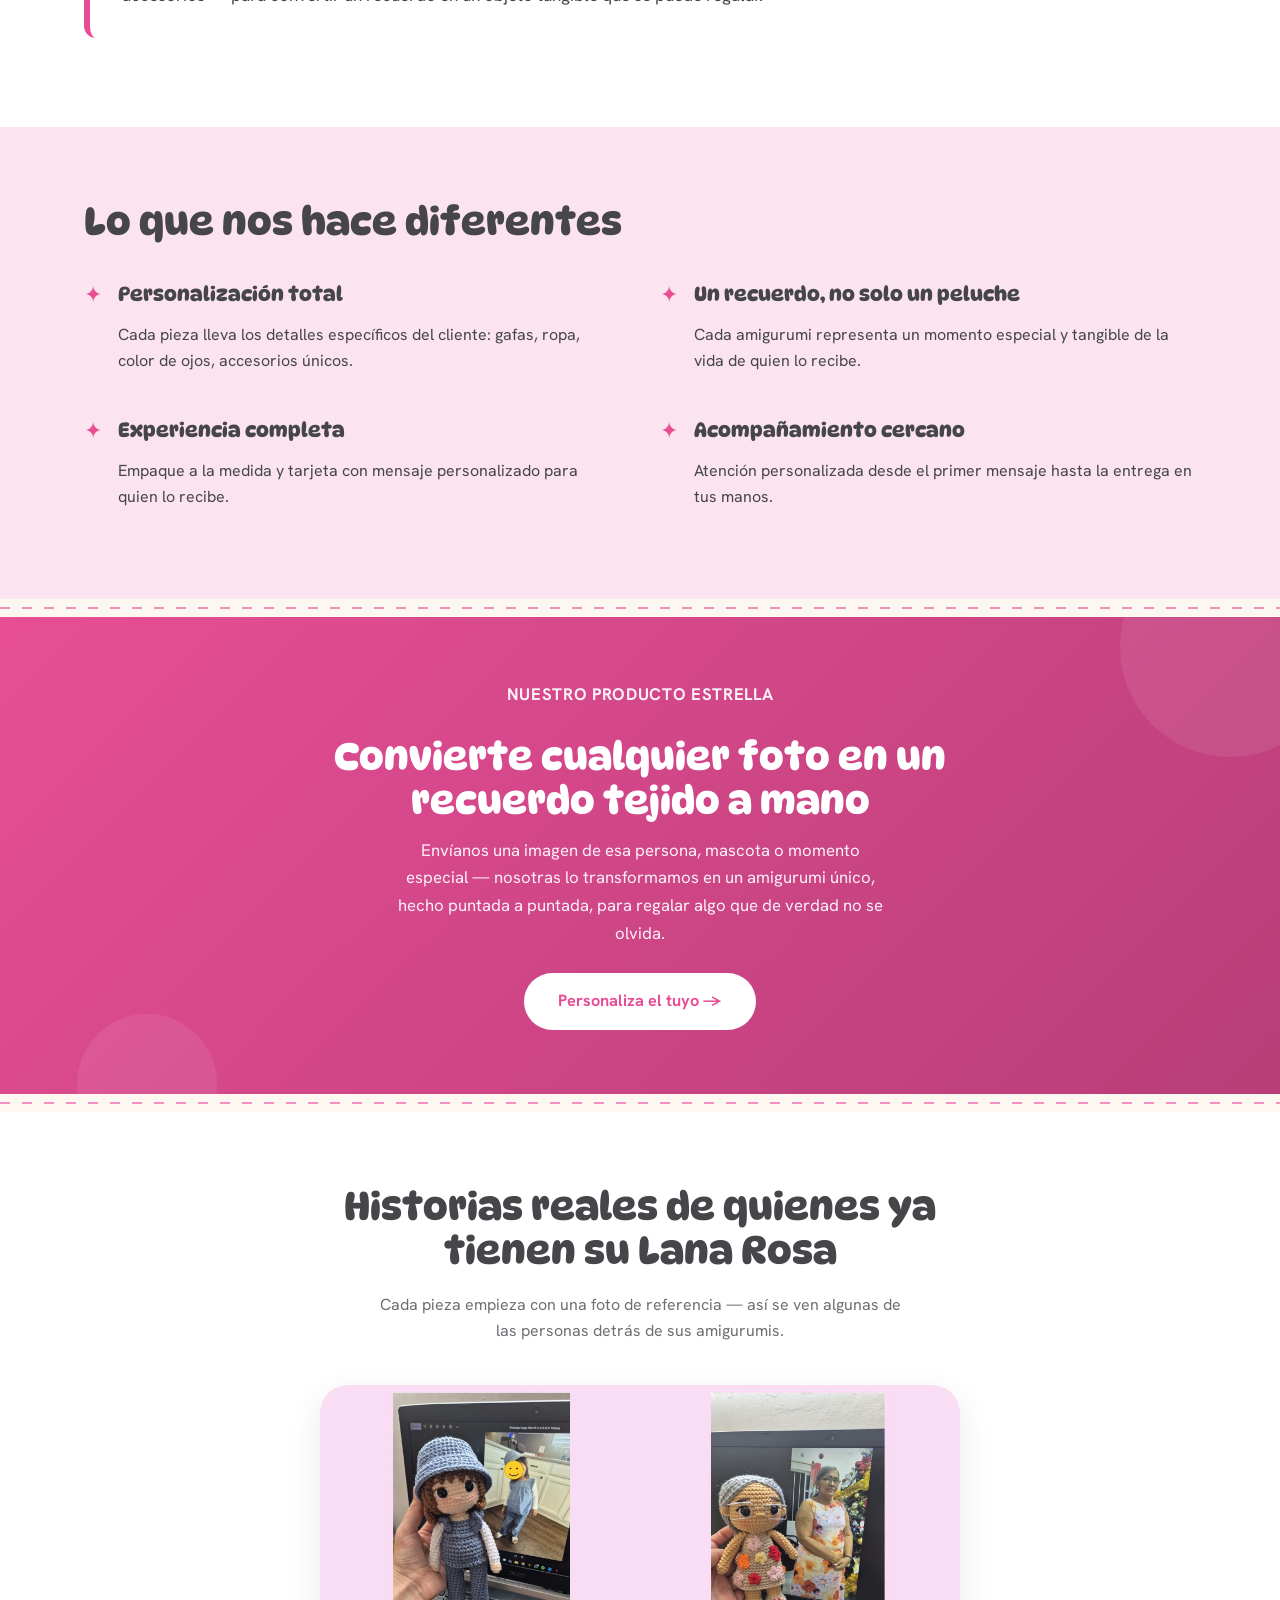
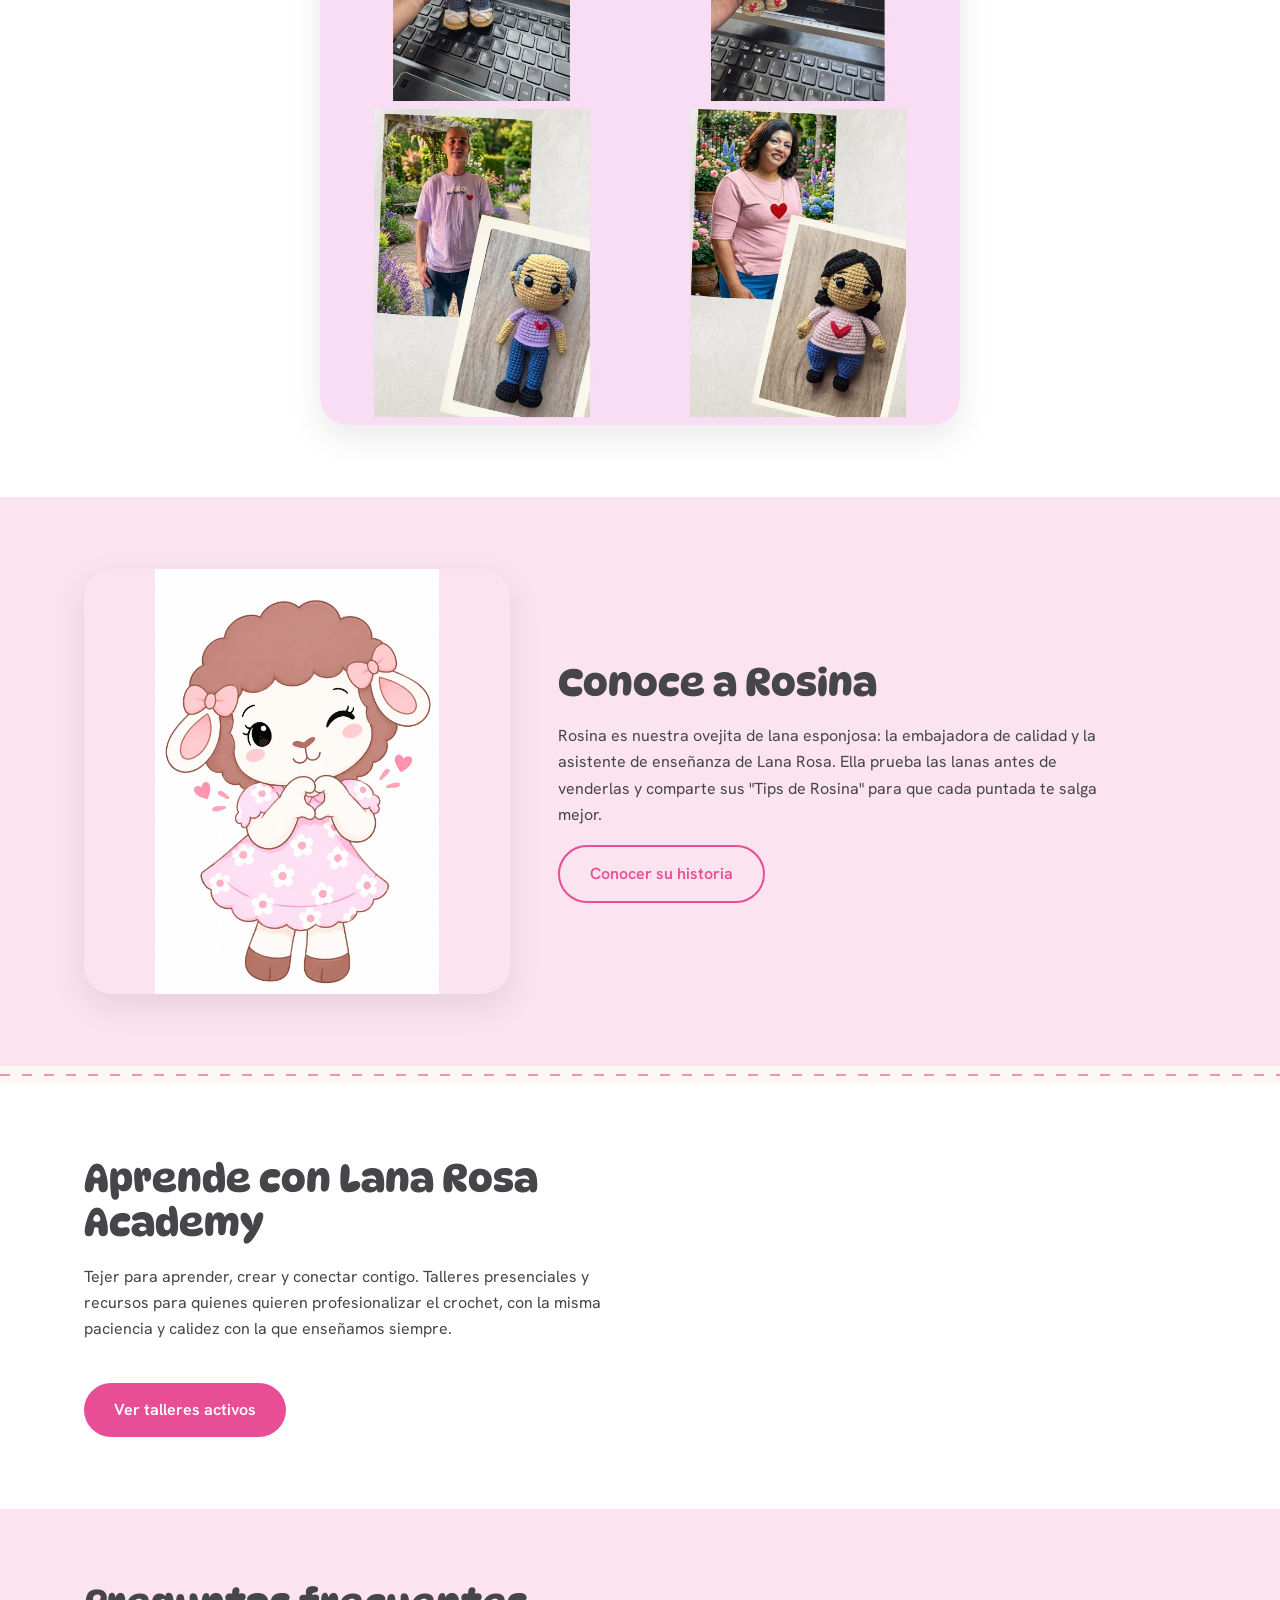
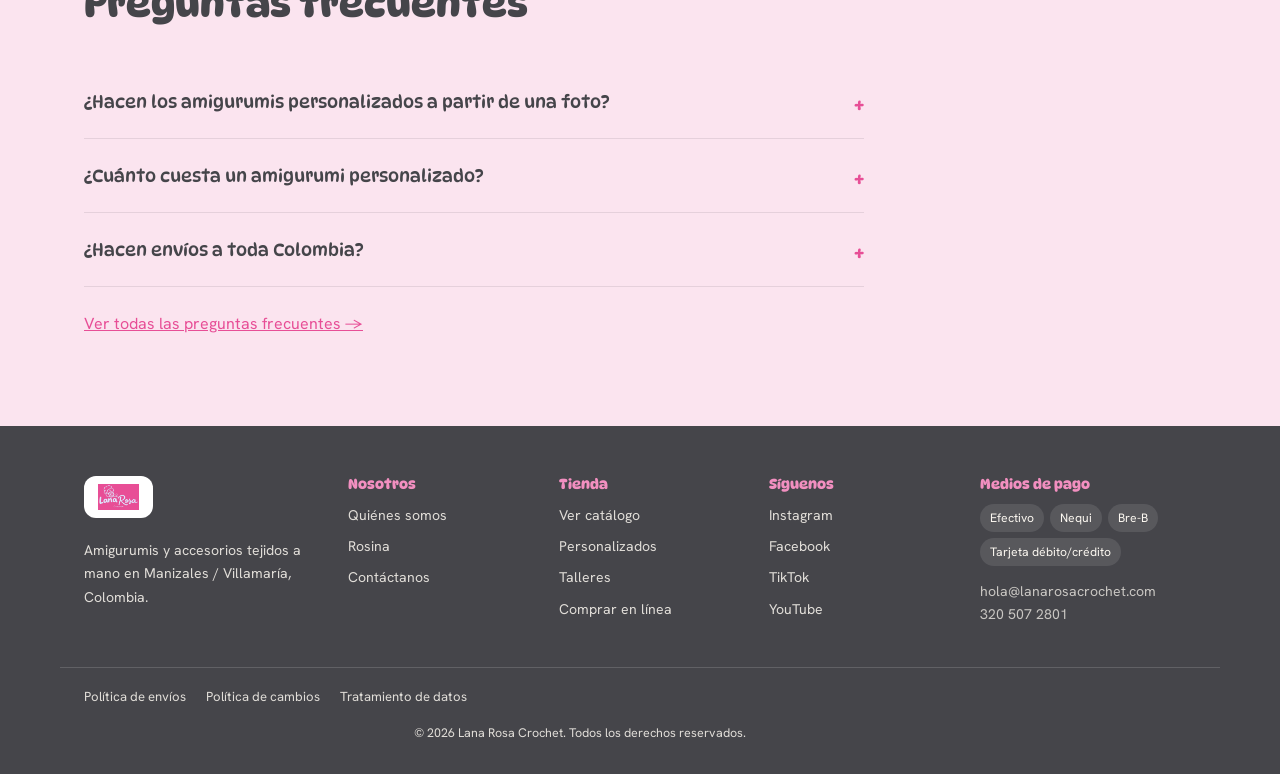
==== commit 05c0164a: "Add files via upload" ====
--- a/index.html
+++ b/index.html
@@ -358,7 +358,7 @@
   <section class="seccion-clara">
     <div class="contenedor">
       <div class="encabezado-seccion">
-        <h2>¿Qué es Lana Rosa Crochet?</h2>
+        <h2>Quiénes somos</h2>
       </div>
       <p class="respuesta-directa">Lana Rosa Crochet es un taller artesanal colombiano, con sede en Villamaría, Caldas, que teje a mano amigurumis, peluches, llaveros y accesorios completamente personalizados. Nuestro producto más pedido es el amigurumi hecho a partir de una foto de referencia: reproducimos en lana los detalles reales de una persona o mascota — gafas, ropa, color de ojos y accesorios — para convertir un recuerdo en un objeto tangible que se puede regalar.</p>
     </div>
@@ -384,7 +384,7 @@
   <!-- ============ BANNER PROMOCIONAL — PERSONALIZADOS ============ -->
   <section class="banner-promo">
     <div class="contenedor banner-promo-contenido">
-      <p class="banner-promo-eslogan">Tu producto estrella</p>
+      <p class="banner-promo-eslogan">Nuestro producto estrella</p>
       <h2>Convierte cualquier foto en un recuerdo tejido a mano</h2>
       <p>Envíanos una imagen de esa persona, mascota o momento especial — nosotras lo transformamos en un amigurumi único, hecho puntada a puntada, para regalar algo que de verdad no se olvida.</p>
       <a href="personaliza.html" class="boton-banner-promo">Personaliza el tuyo →</a>
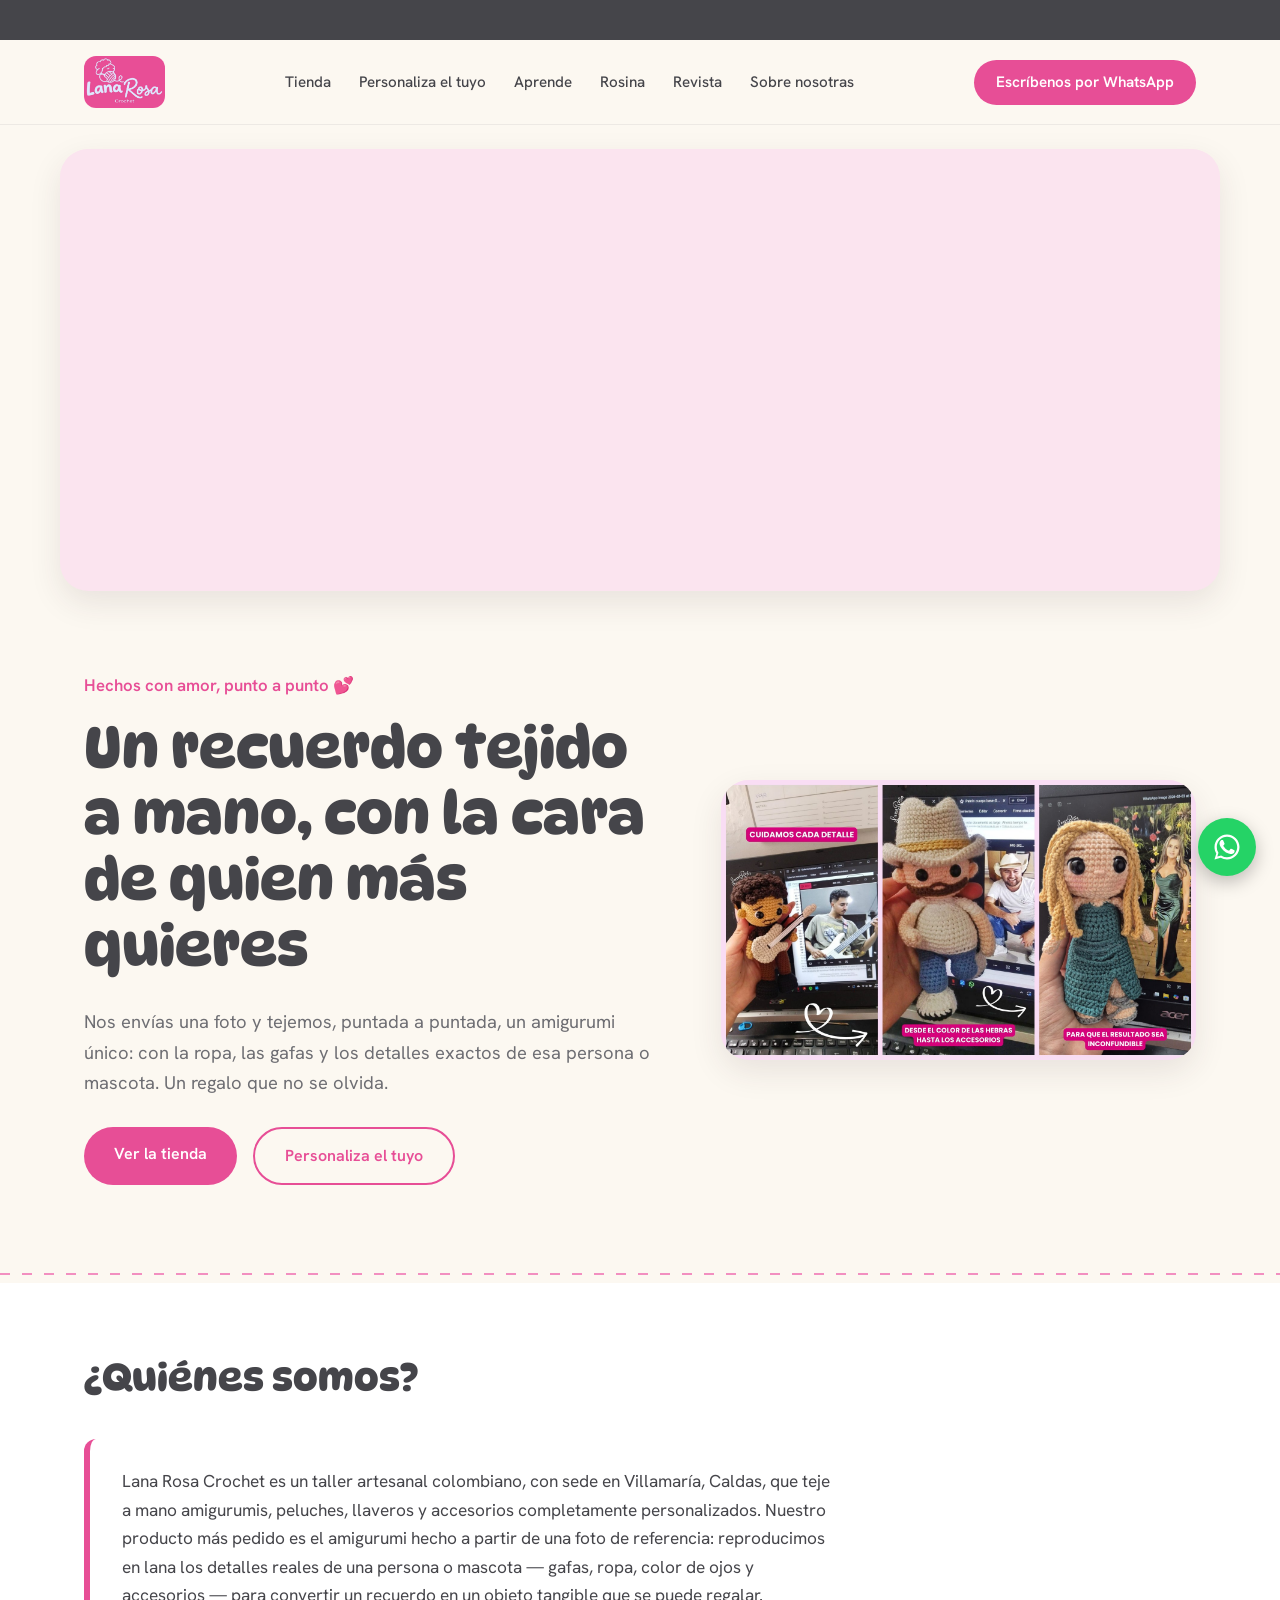
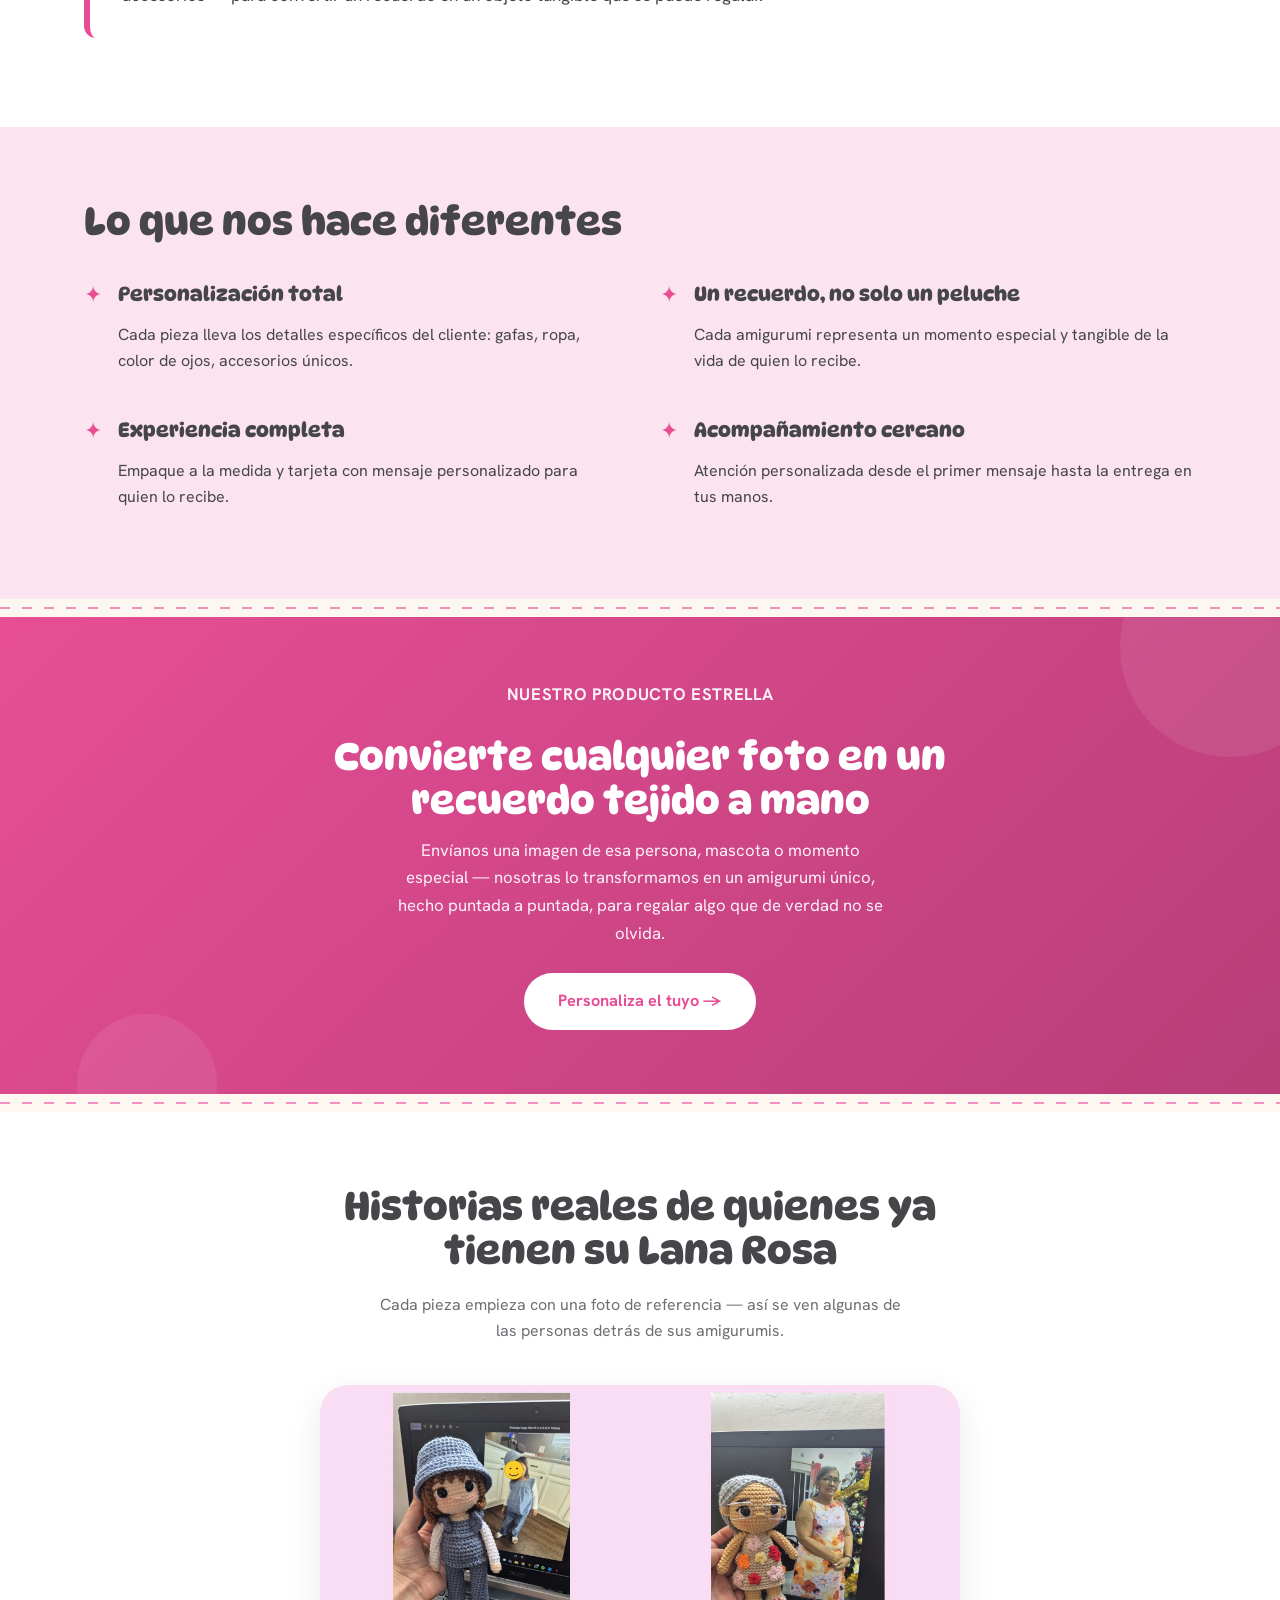
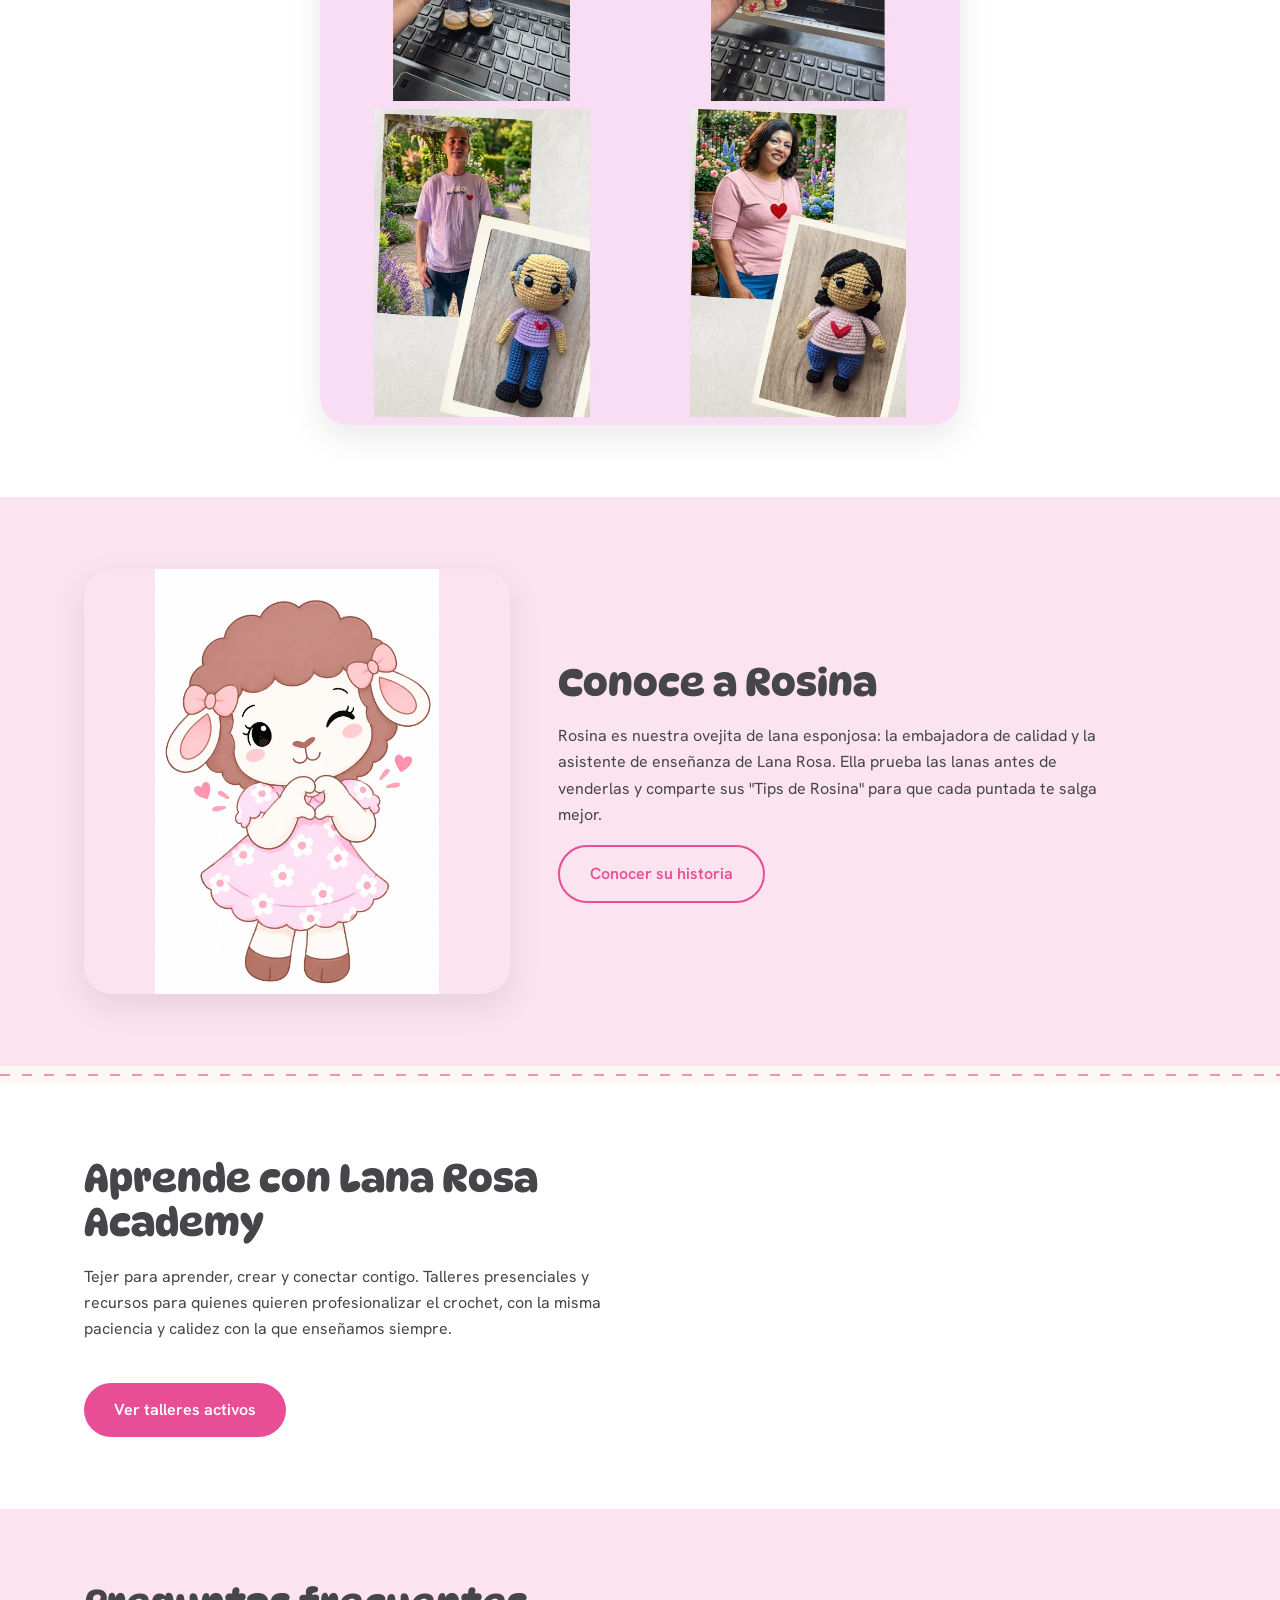
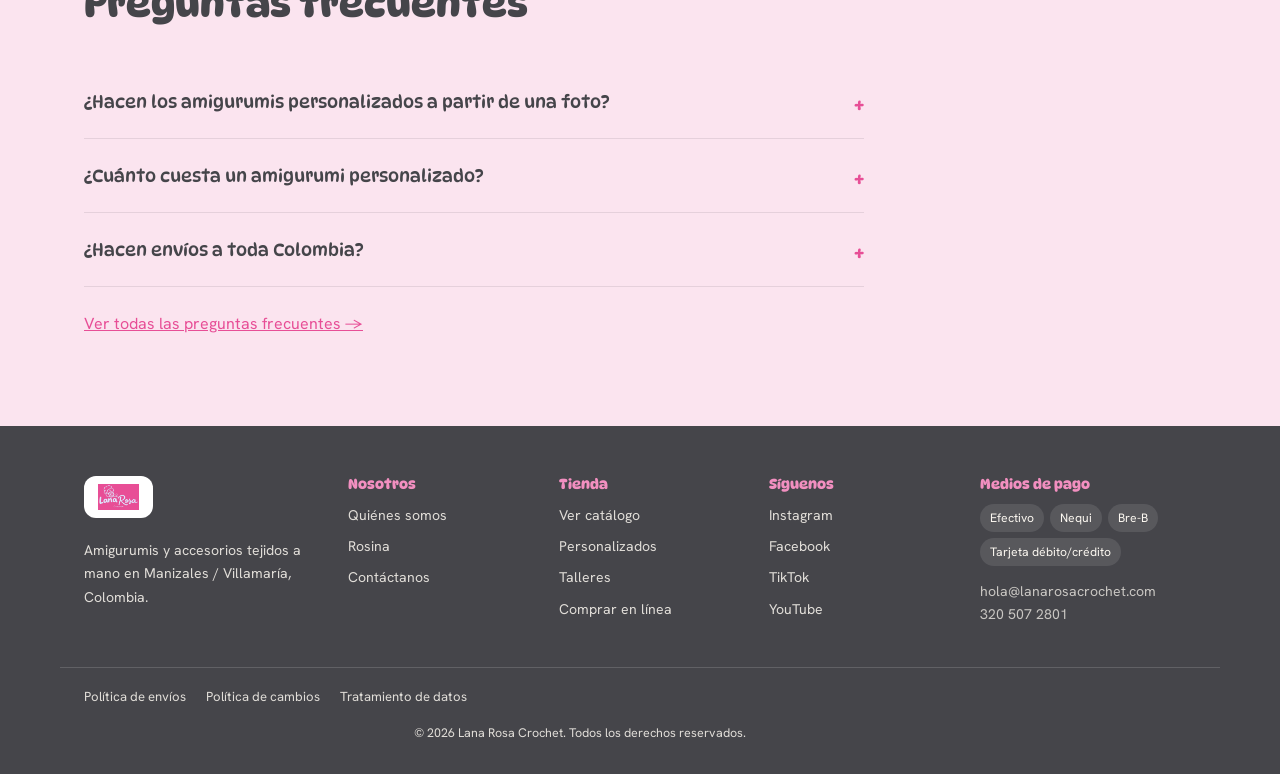
==== commit 3938454b: "Add files via upload" ====
--- a/index.html
+++ b/index.html
@@ -358,7 +358,7 @@
   <section class="seccion-clara">
     <div class="contenedor">
       <div class="encabezado-seccion">
-        <h2>Quiénes somos</h2>
+        <h2>¿Quiénes somos?</h2>
       </div>
       <p class="respuesta-directa">Lana Rosa Crochet es un taller artesanal colombiano, con sede en Villamaría, Caldas, que teje a mano amigurumis, peluches, llaveros y accesorios completamente personalizados. Nuestro producto más pedido es el amigurumi hecho a partir de una foto de referencia: reproducimos en lana los detalles reales de una persona o mascota — gafas, ropa, color de ojos y accesorios — para convertir un recuerdo en un objeto tangible que se puede regalar.</p>
     </div>
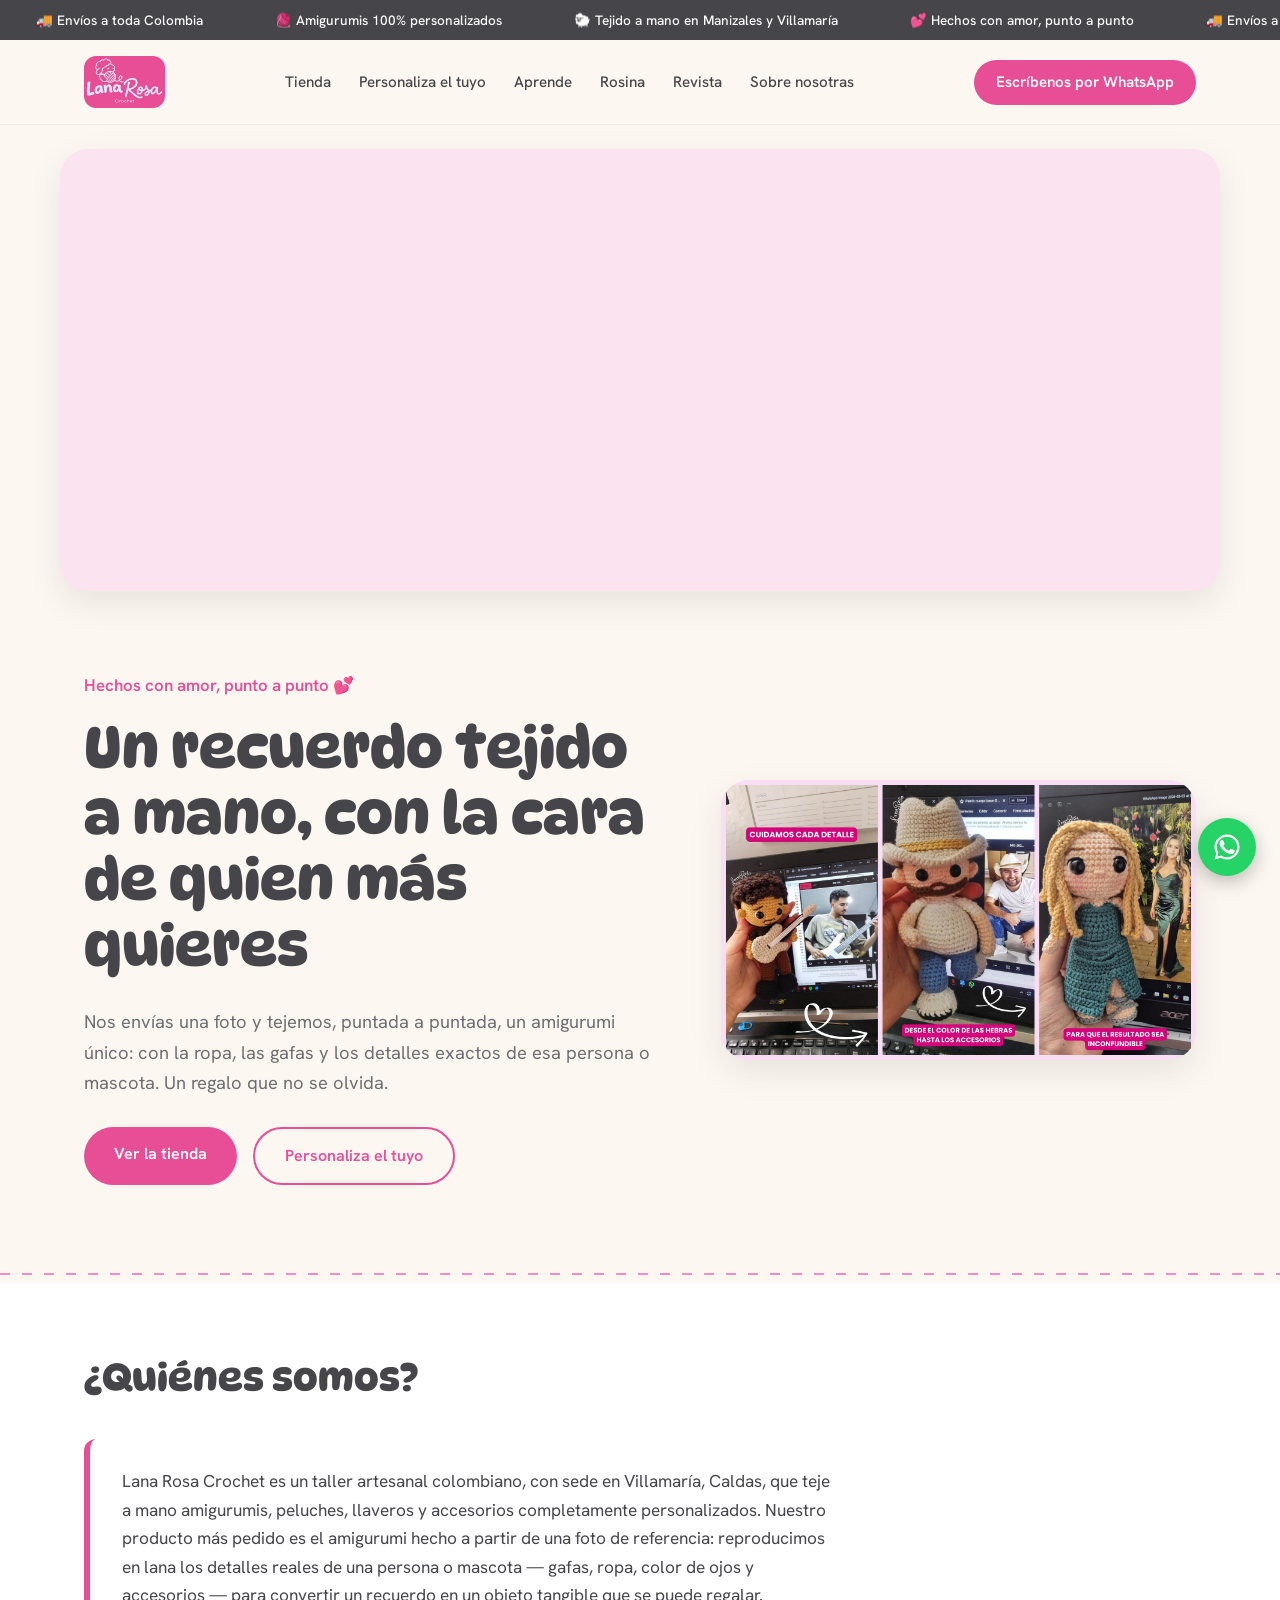
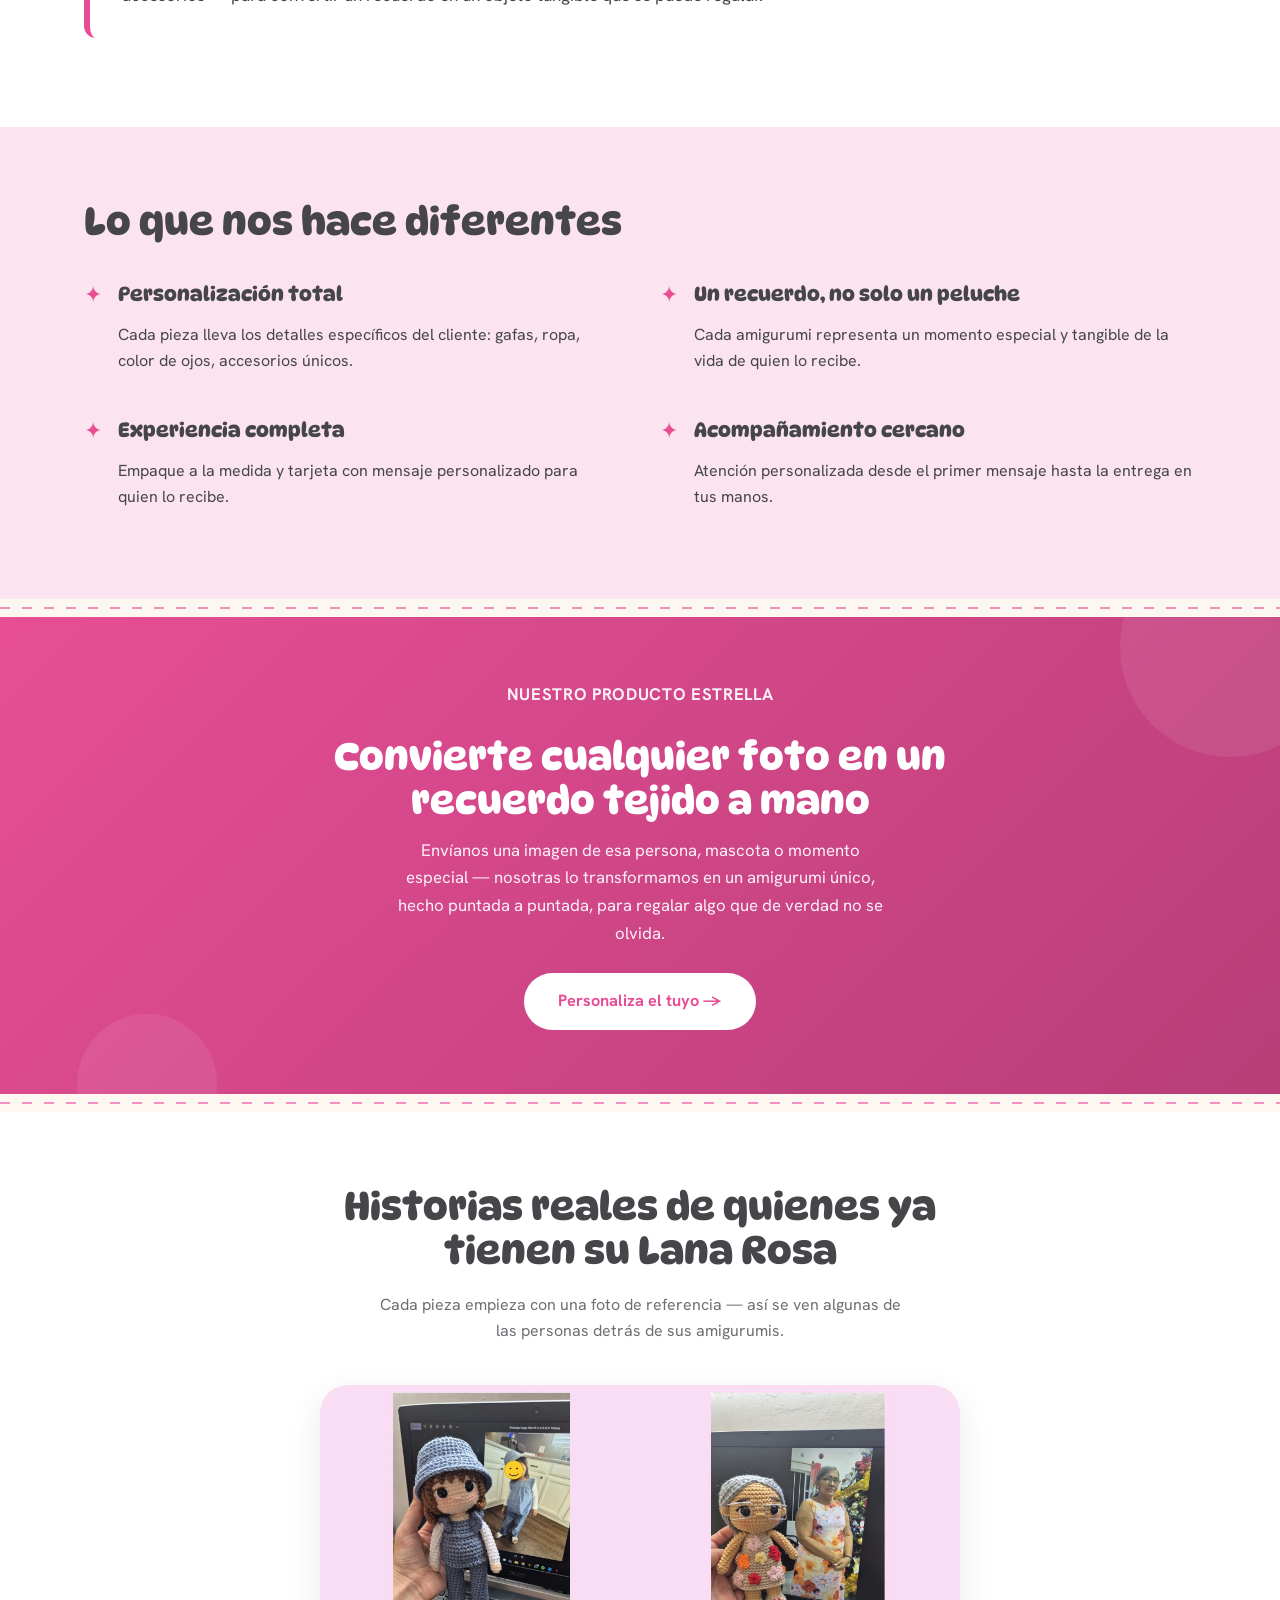
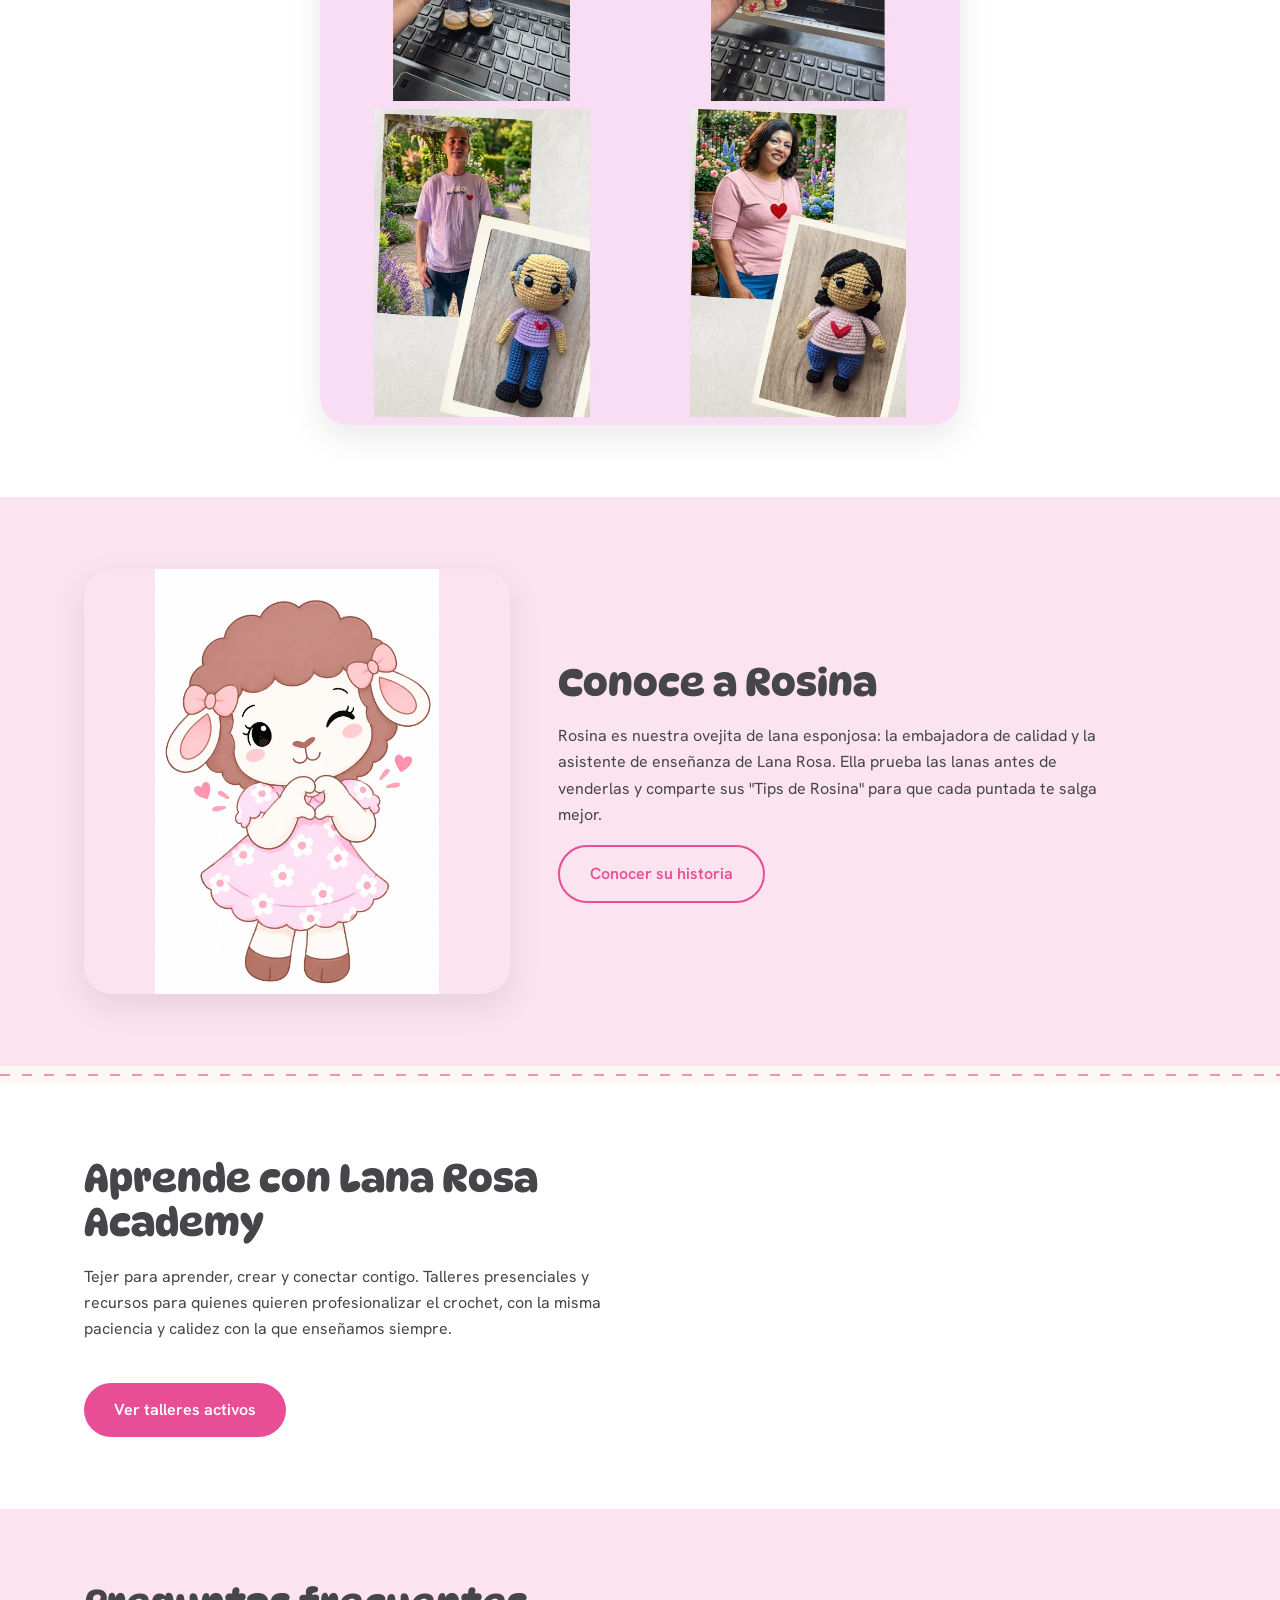
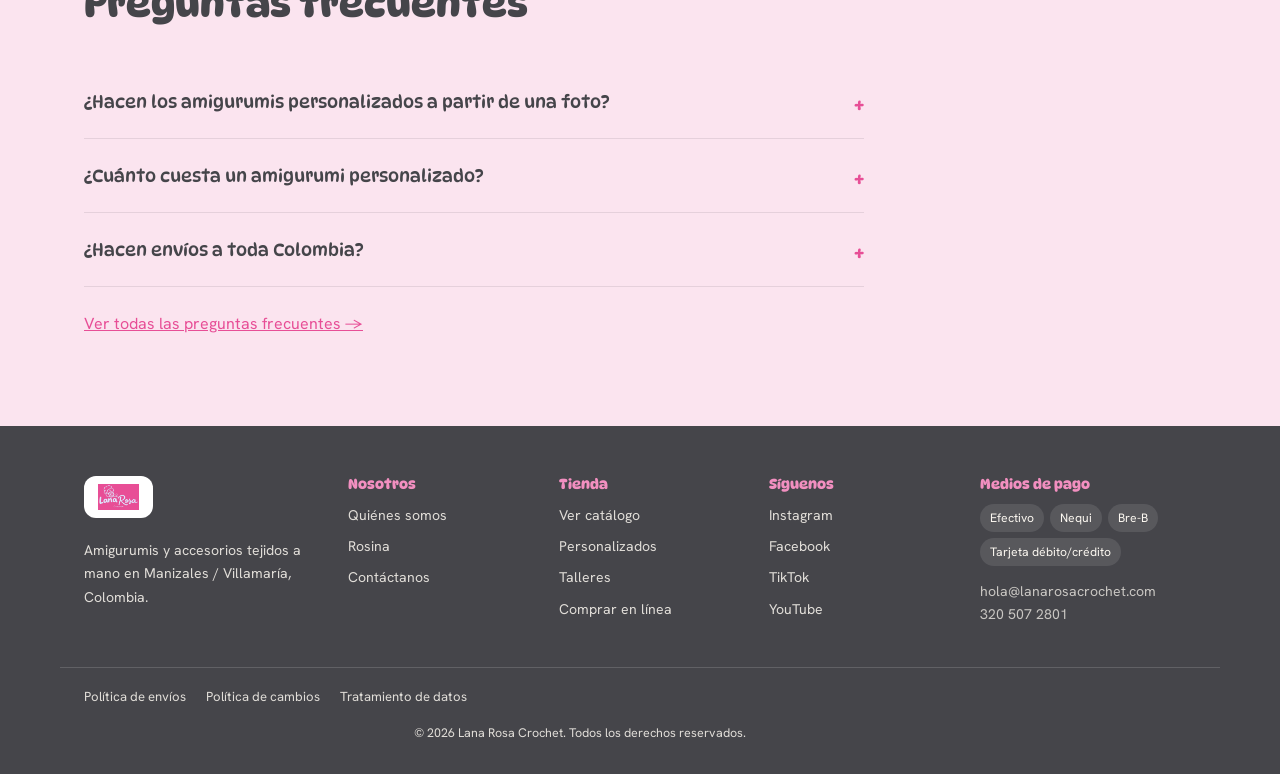
==== commit aacf9cf1: "Add files via upload" ====
--- a/index.html
+++ b/index.html
@@ -193,13 +193,13 @@
   white-space: nowrap; padding: 9px 0; font-size: 0.85rem; font-weight: 500;
 }
 .franja-anuncios .cinta {
-  display: inline-block; padding-left: 100%;
-  animation: desplazar-anuncios 32s linear infinite;
-}
-.franja-anuncios .cinta span { margin: 0 36px; }
+  display: flex; width: max-content;
+  animation: desplazar-anuncios 24s linear infinite;
+}
+.franja-anuncios .cinta span { margin: 0 36px; white-space: nowrap; }
 @keyframes desplazar-anuncios {
-  0% { transform: translate(0, 0); }
-  100% { transform: translate(-100%, 0); }
+  0% { transform: translateX(0); }
+  100% { transform: translateX(-50%); }
 }
 @media (prefers-reduced-motion: reduce) {
   .franja-anuncios .cinta { animation: none; padding-left: 24px; }
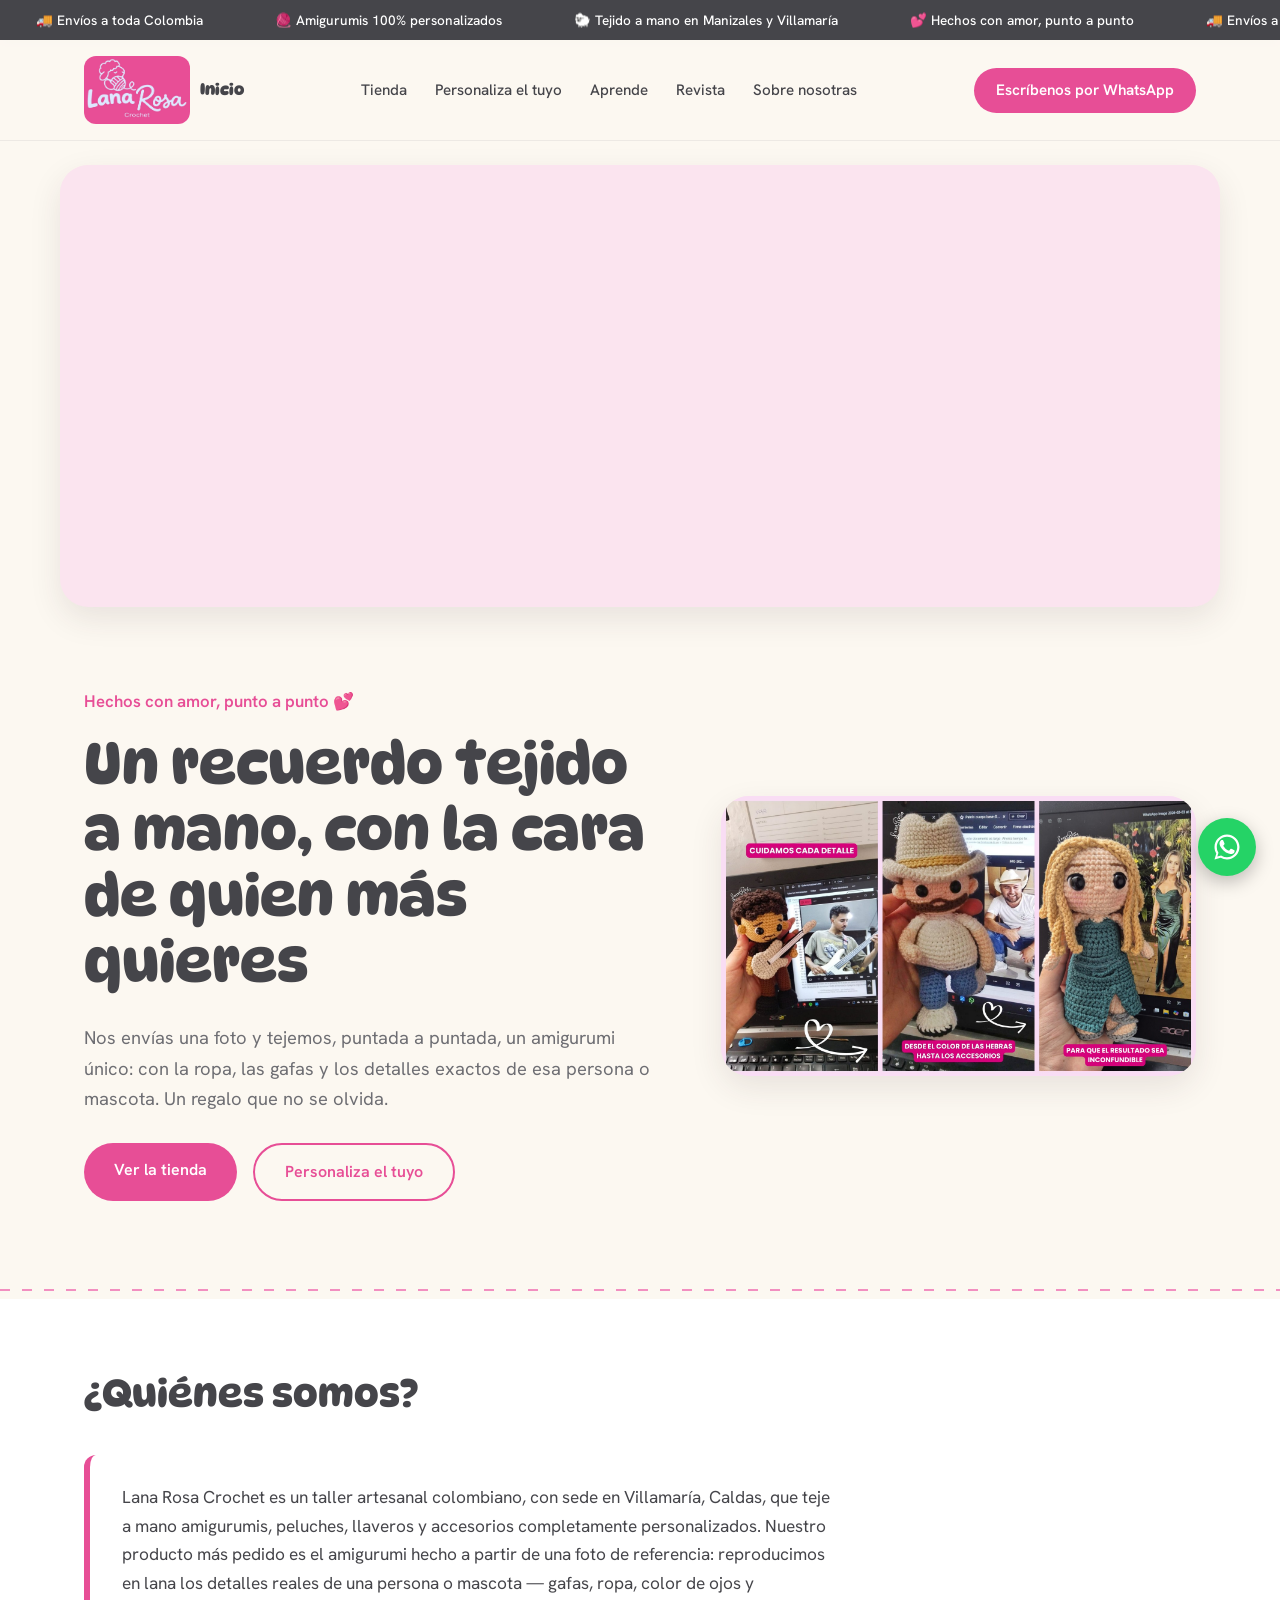
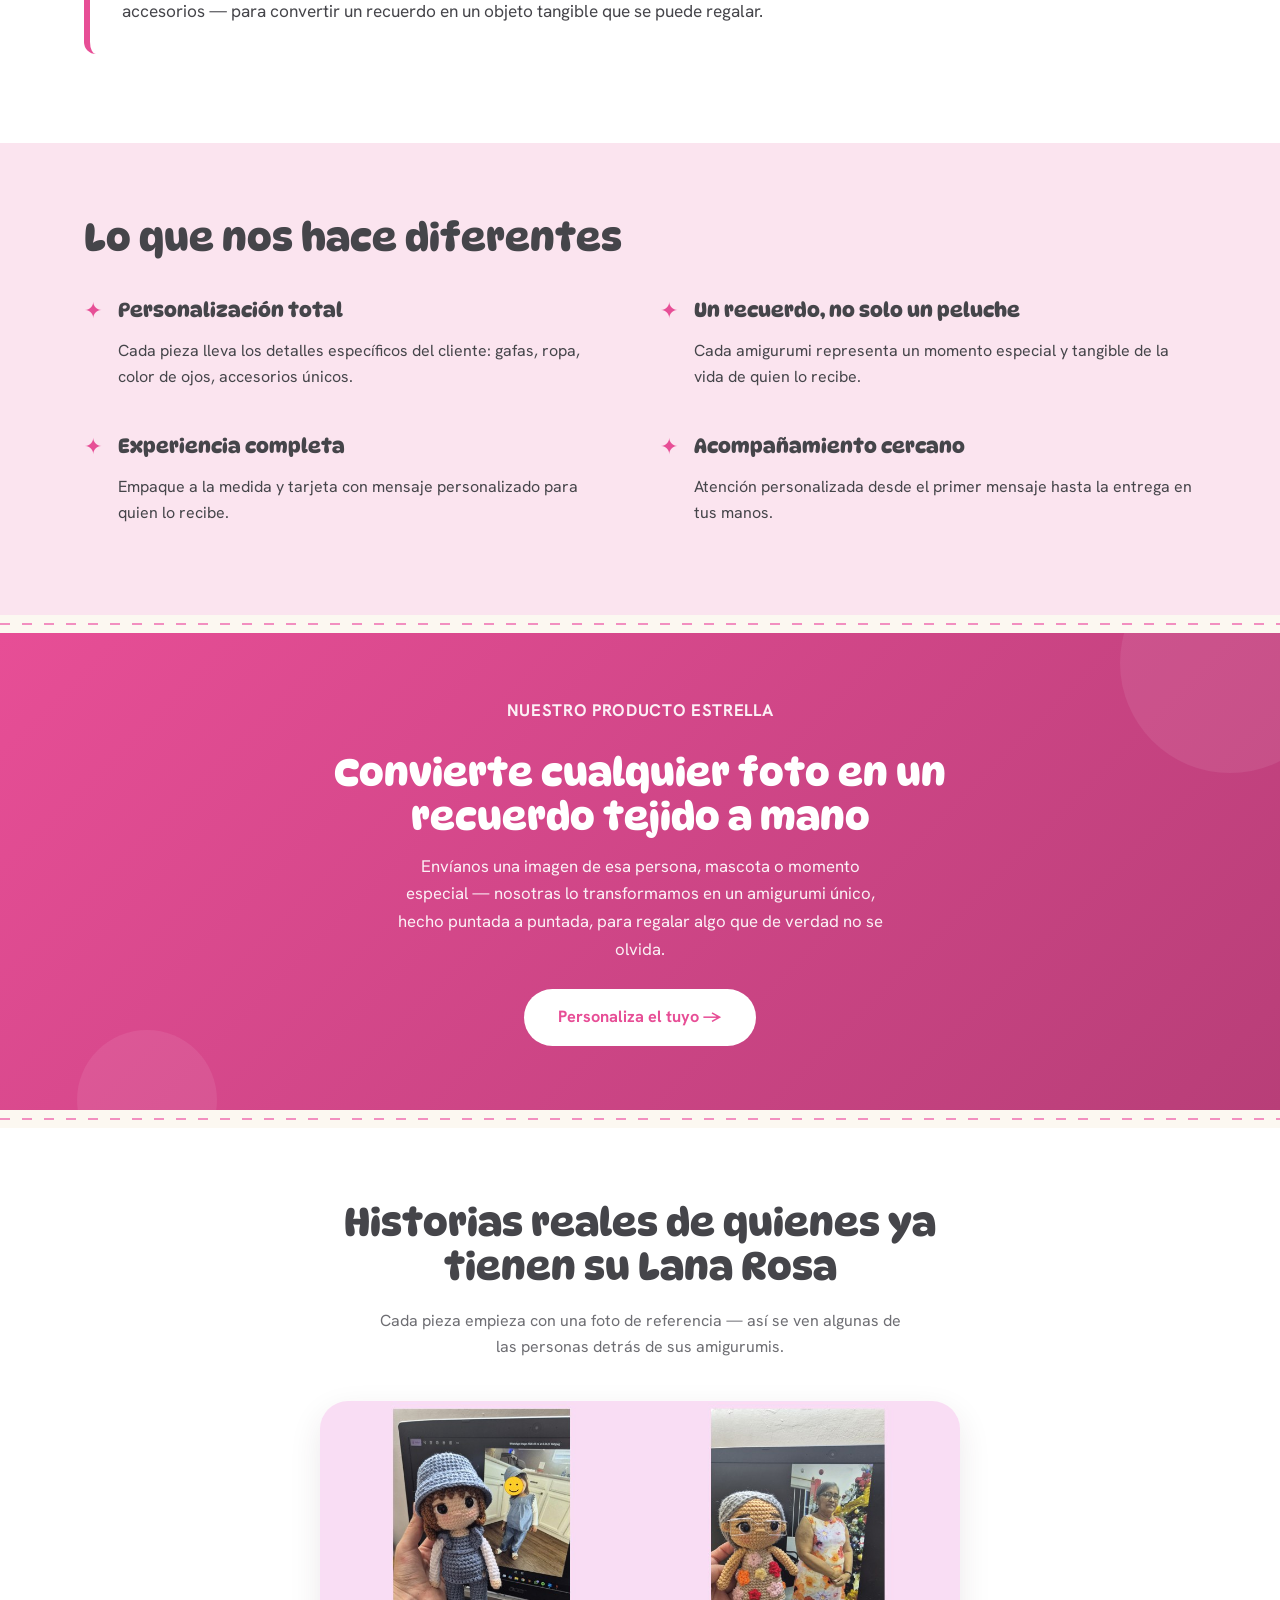
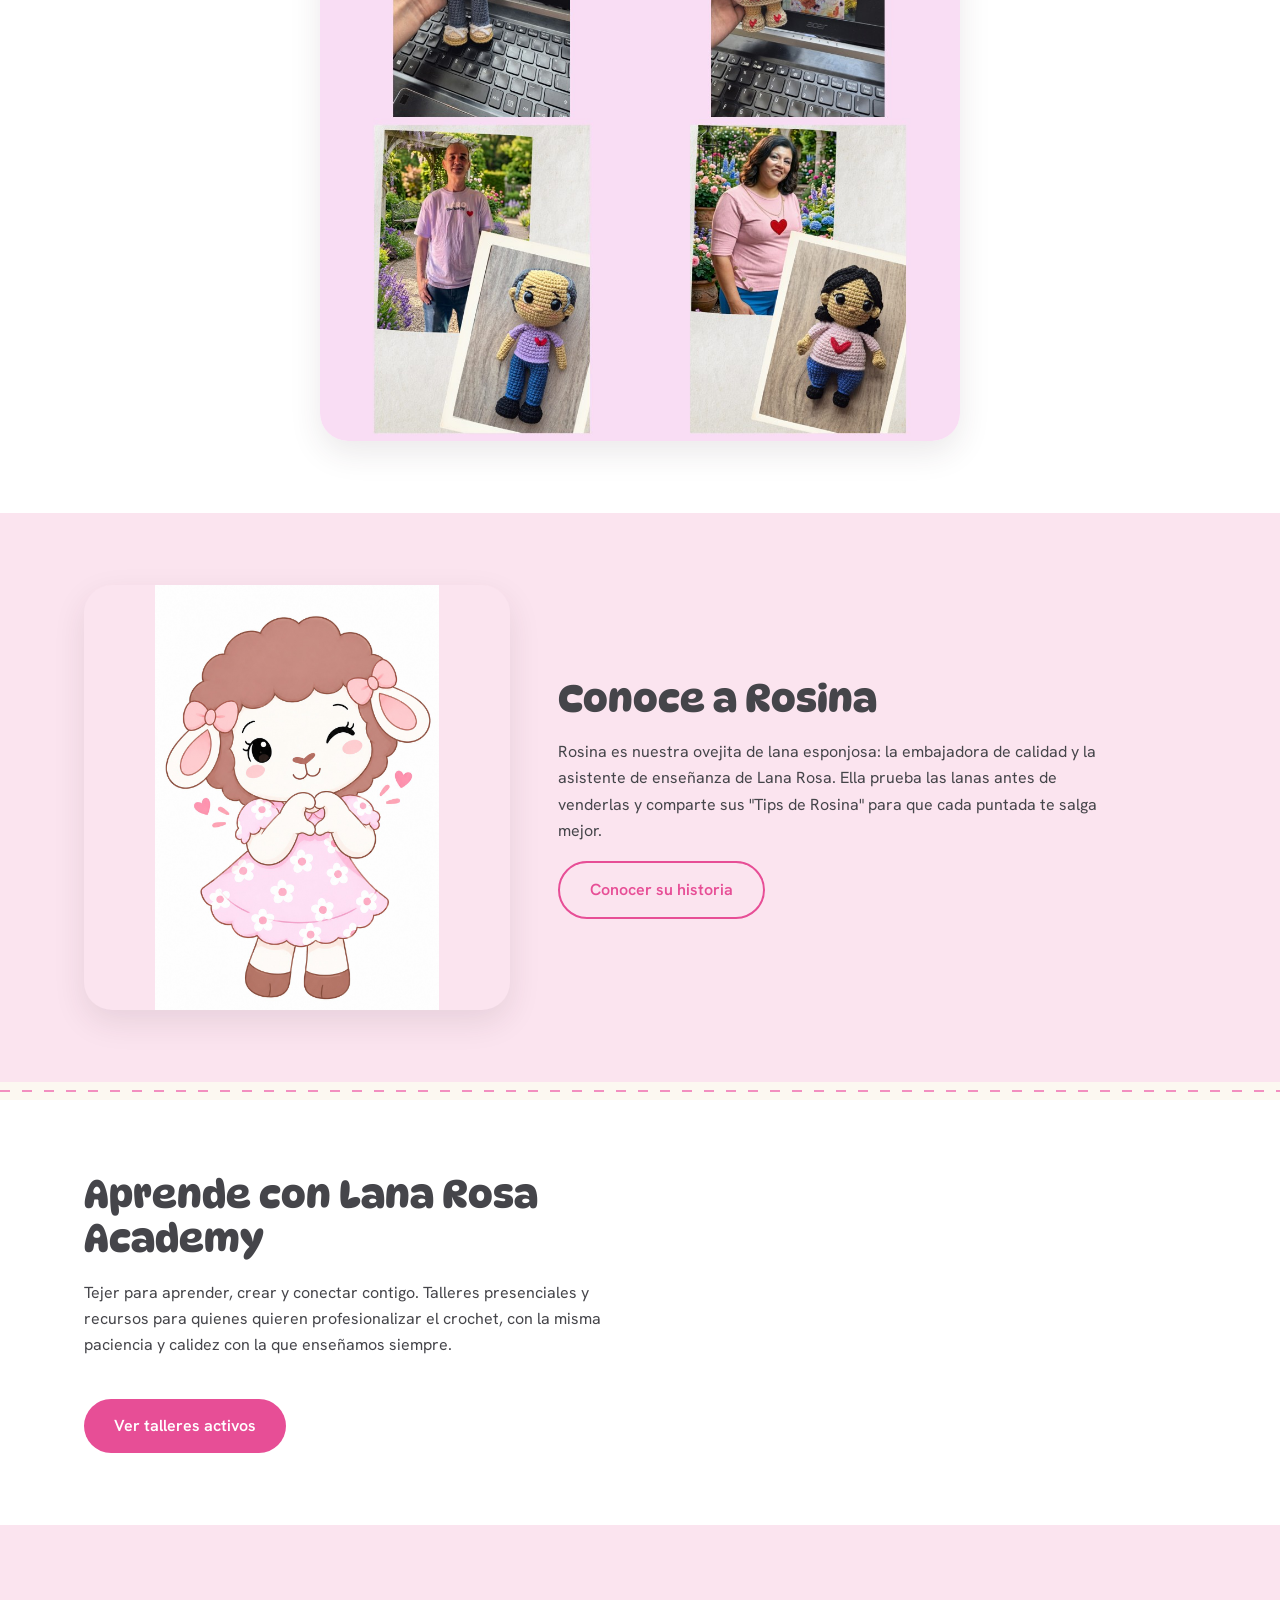
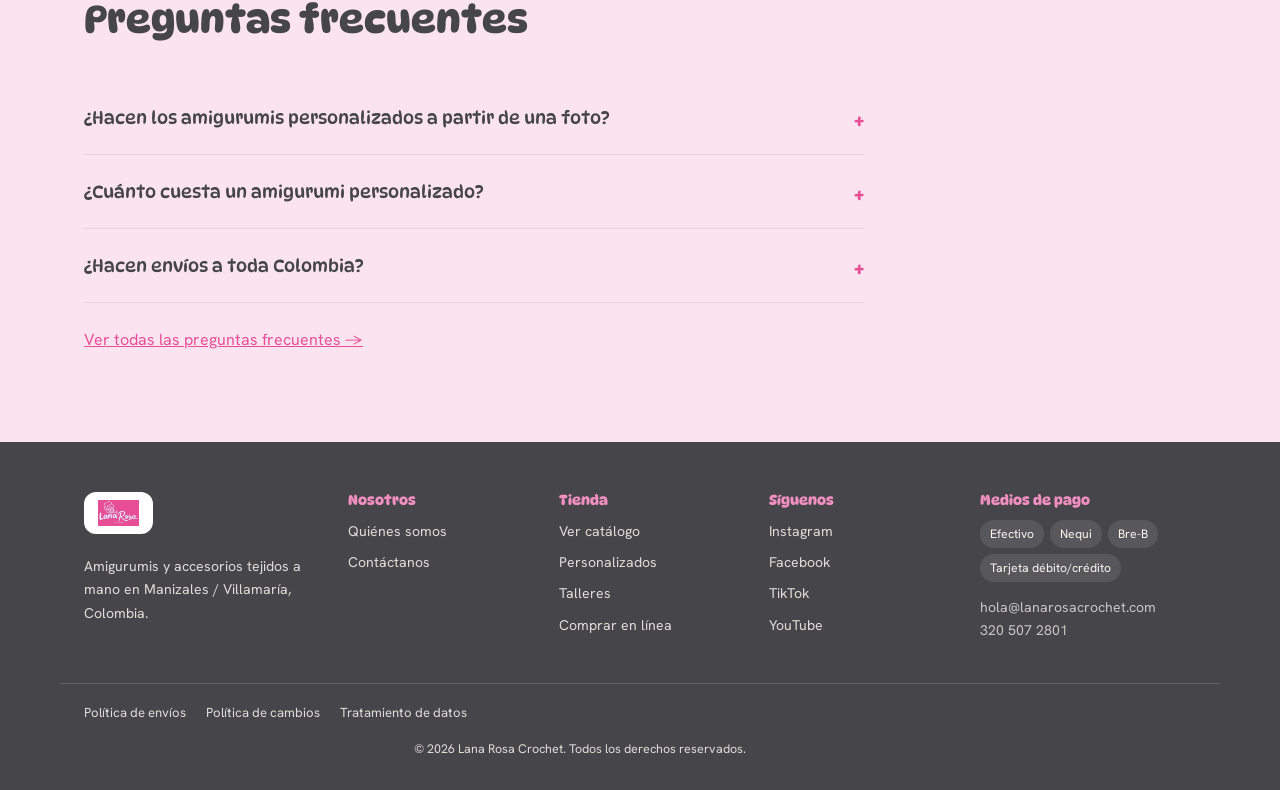
==== commit e7596795: "Add files via upload" ====
--- a/index.html
+++ b/index.html
@@ -102,7 +102,10 @@
 .encabezado { position: sticky; top: 0; z-index: 20; background: rgba(252, 248, 241, 0.92); backdrop-filter: blur(6px); border-bottom: 1px solid rgba(69,69,74,0.08); }
 .encabezado .contenedor { display: flex; align-items: center; justify-content: space-between; padding-top: 16px; padding-bottom: 16px; }
 .logo { font-family: var(--fuente-titulo); font-size: 1.4rem; color: var(--rosa-principal); text-decoration: none; font-weight: 600; }
-.logo-img { height: 52px; width: auto; display: block; border-radius: 12px; }
+.logo-img { height: 68px; width: auto; display: block; border-radius: 12px; }
+.logo { display: inline-flex; align-items: center; gap: 10px; }
+.texto-logo { font-weight: 700; color: var(--tinta); font-size: 1rem; }
+@media (max-width: 600px) { .logo-img { height: 48px; } .texto-logo { display: none; } }
 .nav-principal { display: flex; gap: 28px; list-style: none; margin: 0; padding: 0; }
 .nav-principal a { text-decoration: none; color: var(--tinta); font-weight: 500; font-size: 0.95rem; }
 .nav-principal a:hover { color: var(--rosa-principal); }
@@ -290,13 +293,12 @@
 
 <header class="encabezado">
   <div class="contenedor">
-    <a href="index.html" class="logo"><img src="img/logo-lana-rosa.jpg" alt="Lana Rosa Crochet" class="logo-img"></a>
+    <a href="index.html" class="logo"><img src="img/logo-lana-rosa.jpg" alt="Lana Rosa Crochet" class="logo-img"><span class="texto-logo">Inicio</span></a>
     <nav aria-label="Navegación principal">
       <ul class="nav-principal">
         <li><a href="tienda.html">Tienda</a></li>
         <li><a href="personaliza.html">Personaliza el tuyo</a></li>
         <li><a href="aprende.html">Aprende</a></li>
-        <li><a href="rosina.html">Rosina</a></li>
         <li><a href="revista.html">Revista</a></li>
         <li><a href="sobre-nosotras.html">Sobre nosotras</a></li>
       </ul>
@@ -310,7 +312,6 @@
     <a href="tienda.html">Tienda</a>
     <a href="personaliza.html">Personaliza el tuyo</a>
     <a href="aprende.html">Aprende</a>
-    <a href="rosina.html">Rosina</a>
     <a href="revista.html">Revista</a>
     <a href="sobre-nosotras.html">Sobre nosotras</a>
     <a href="preguntas-frecuentes.html">Preguntas frecuentes</a>
@@ -415,7 +416,7 @@
       <div>
         <h2>Conoce a Rosina</h2>
         <p>Rosina es nuestra ovejita de lana esponjosa: la embajadora de calidad y la asistente de enseñanza de Lana Rosa. Ella prueba las lanas antes de venderlas y comparte sus "Tips de Rosina" para que cada puntada te salga mejor.</p>
-        <a href="rosina.html" class="boton-secundario">Conocer su historia</a>
+        <a href="aprende.html#rosina" class="boton-secundario">Conocer su historia</a>
       </div>
     </div>
   </section>
@@ -469,7 +470,6 @@
       <h3>Nosotros</h3>
       <ul>
         <li><a href="sobre-nosotras.html">Quiénes somos</a></li>
-        <li><a href="rosina.html">Rosina</a></li>
         <li><a href="https://wa.me/573205072801" target="_blank" rel="noopener">Contáctanos</a></li>
       </ul>
     </div>
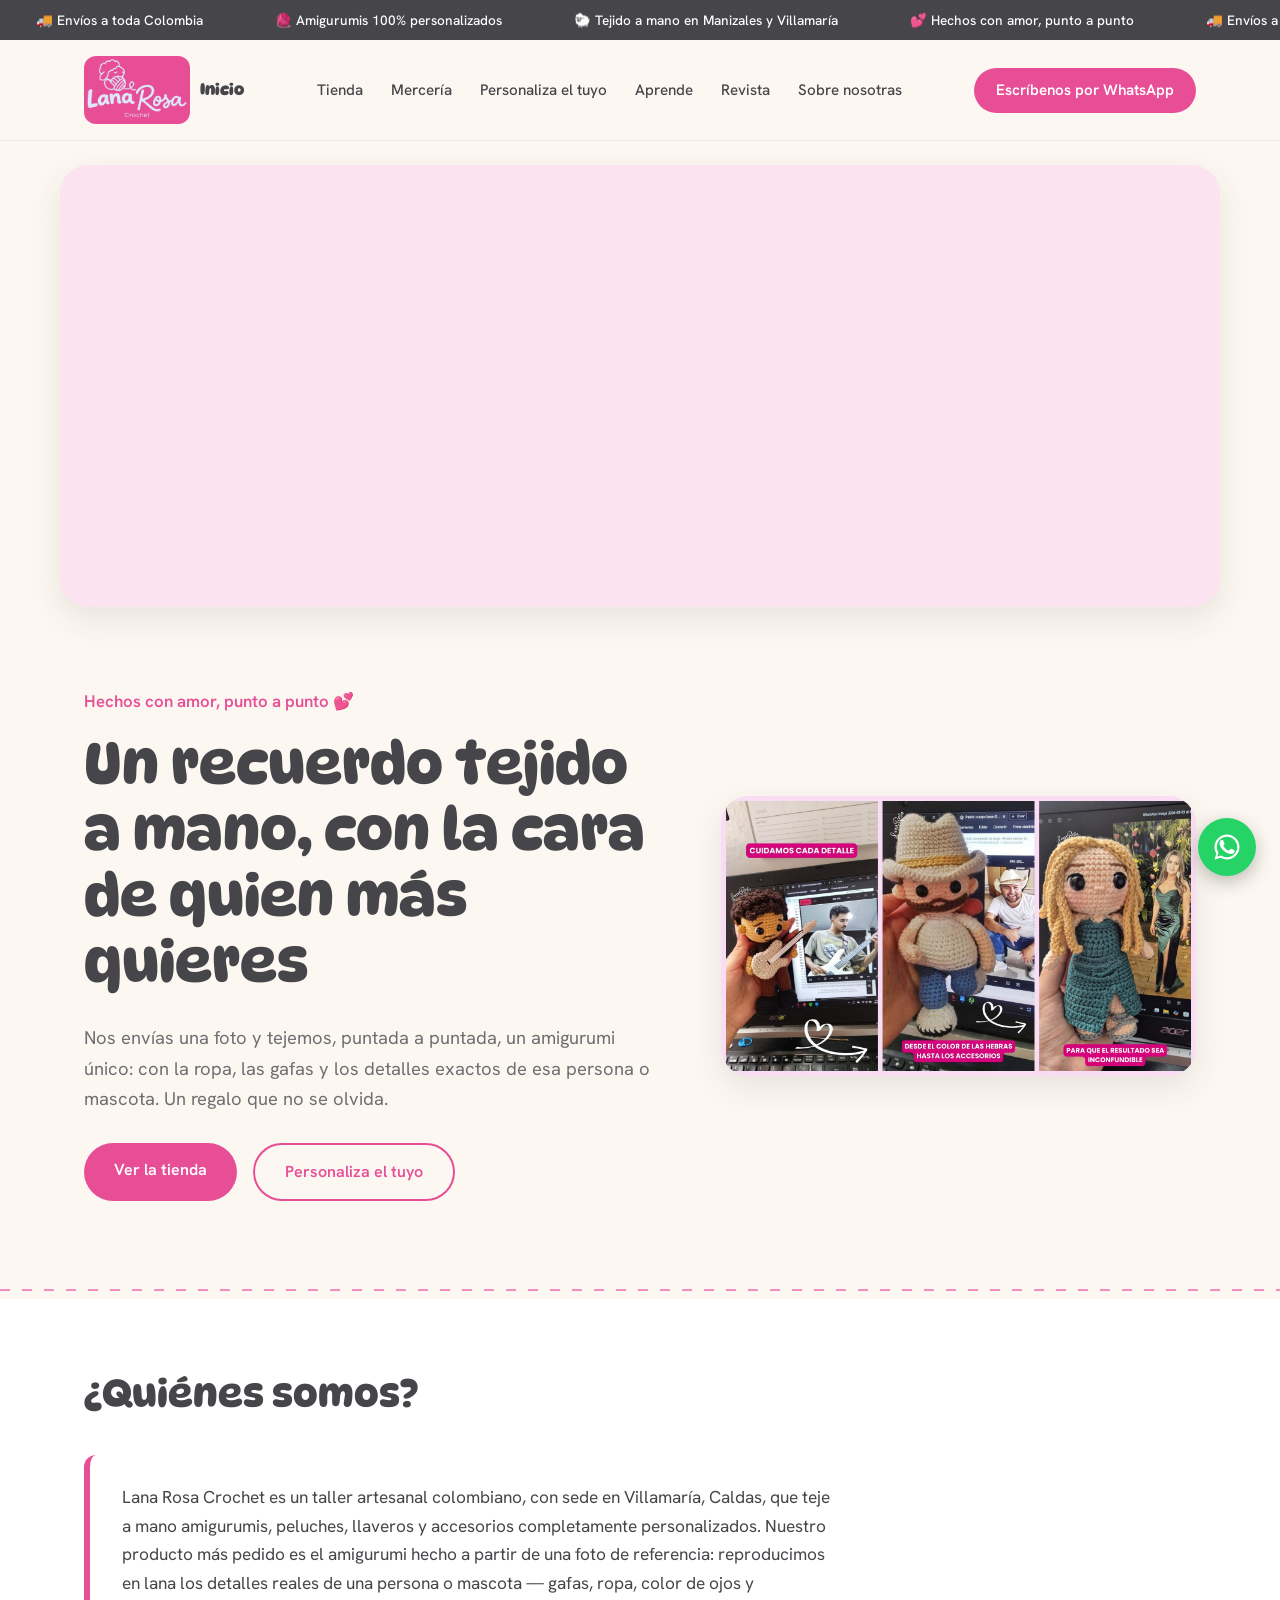
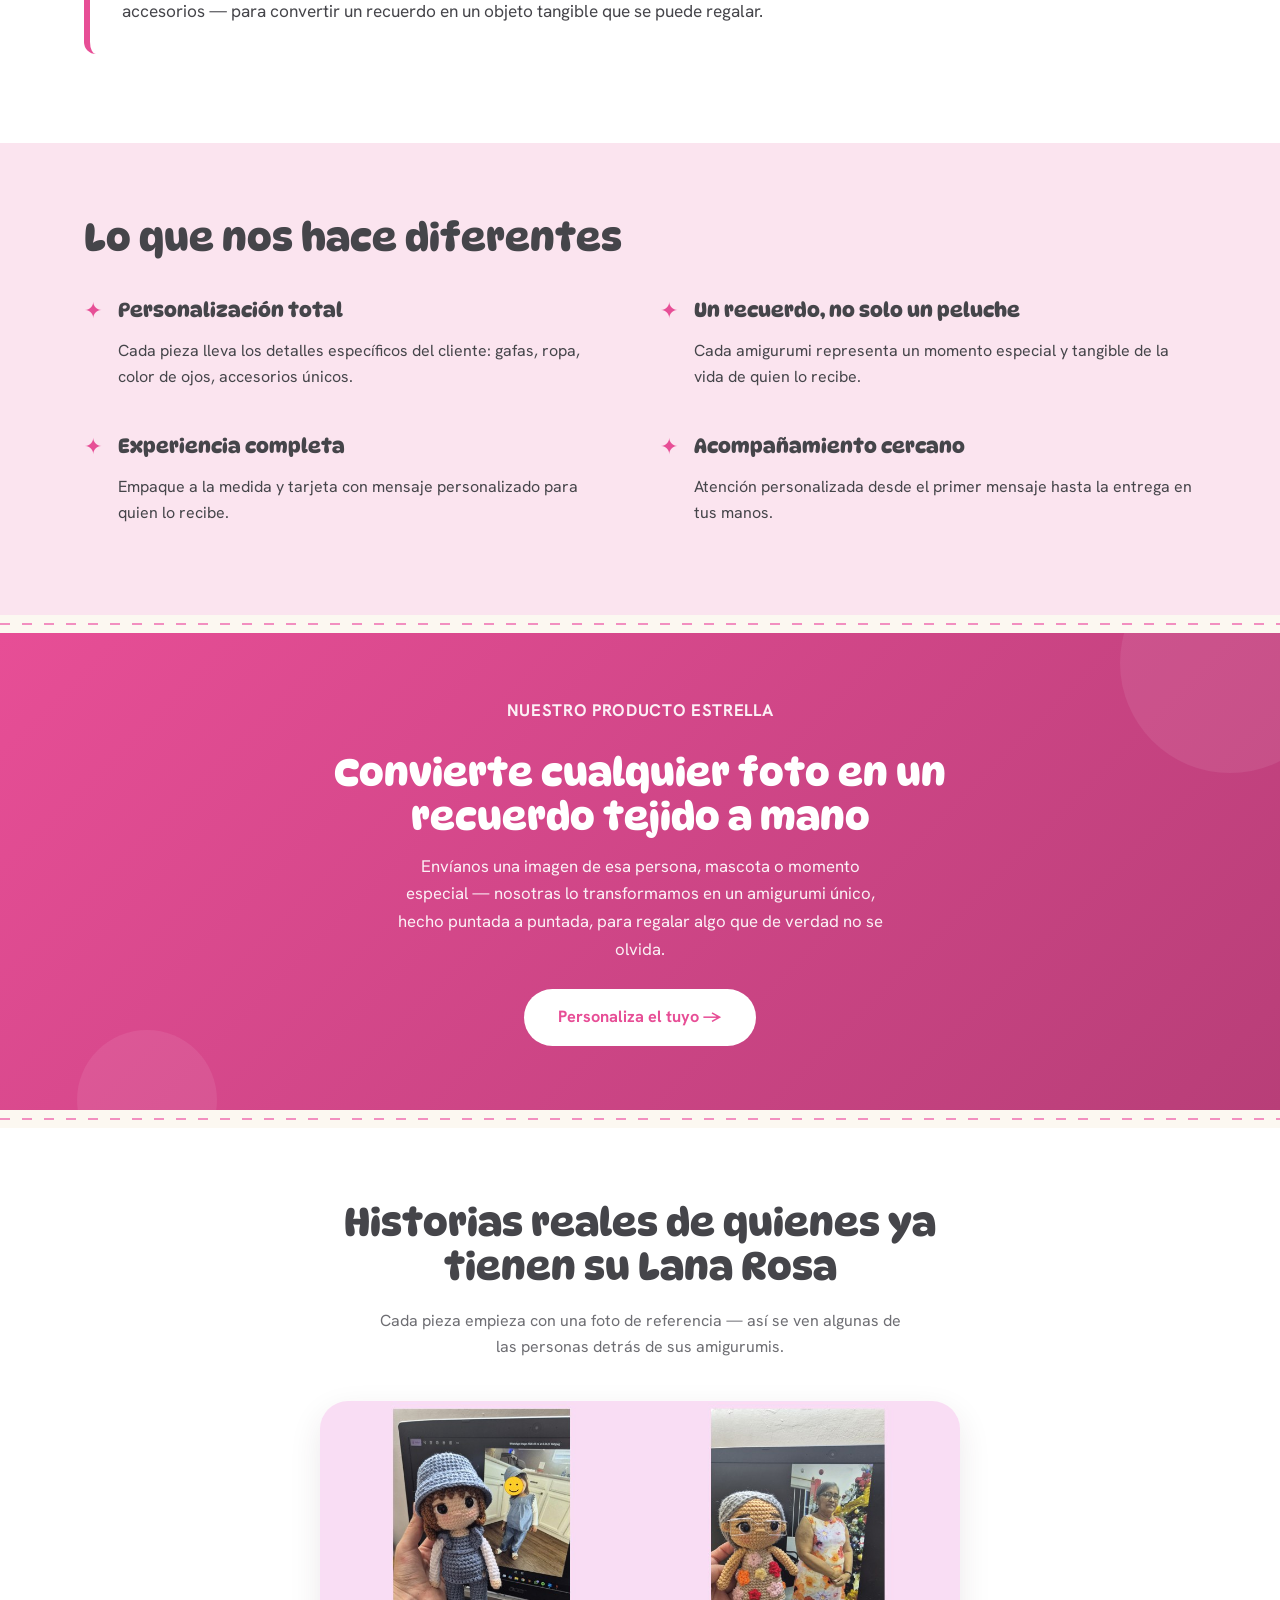
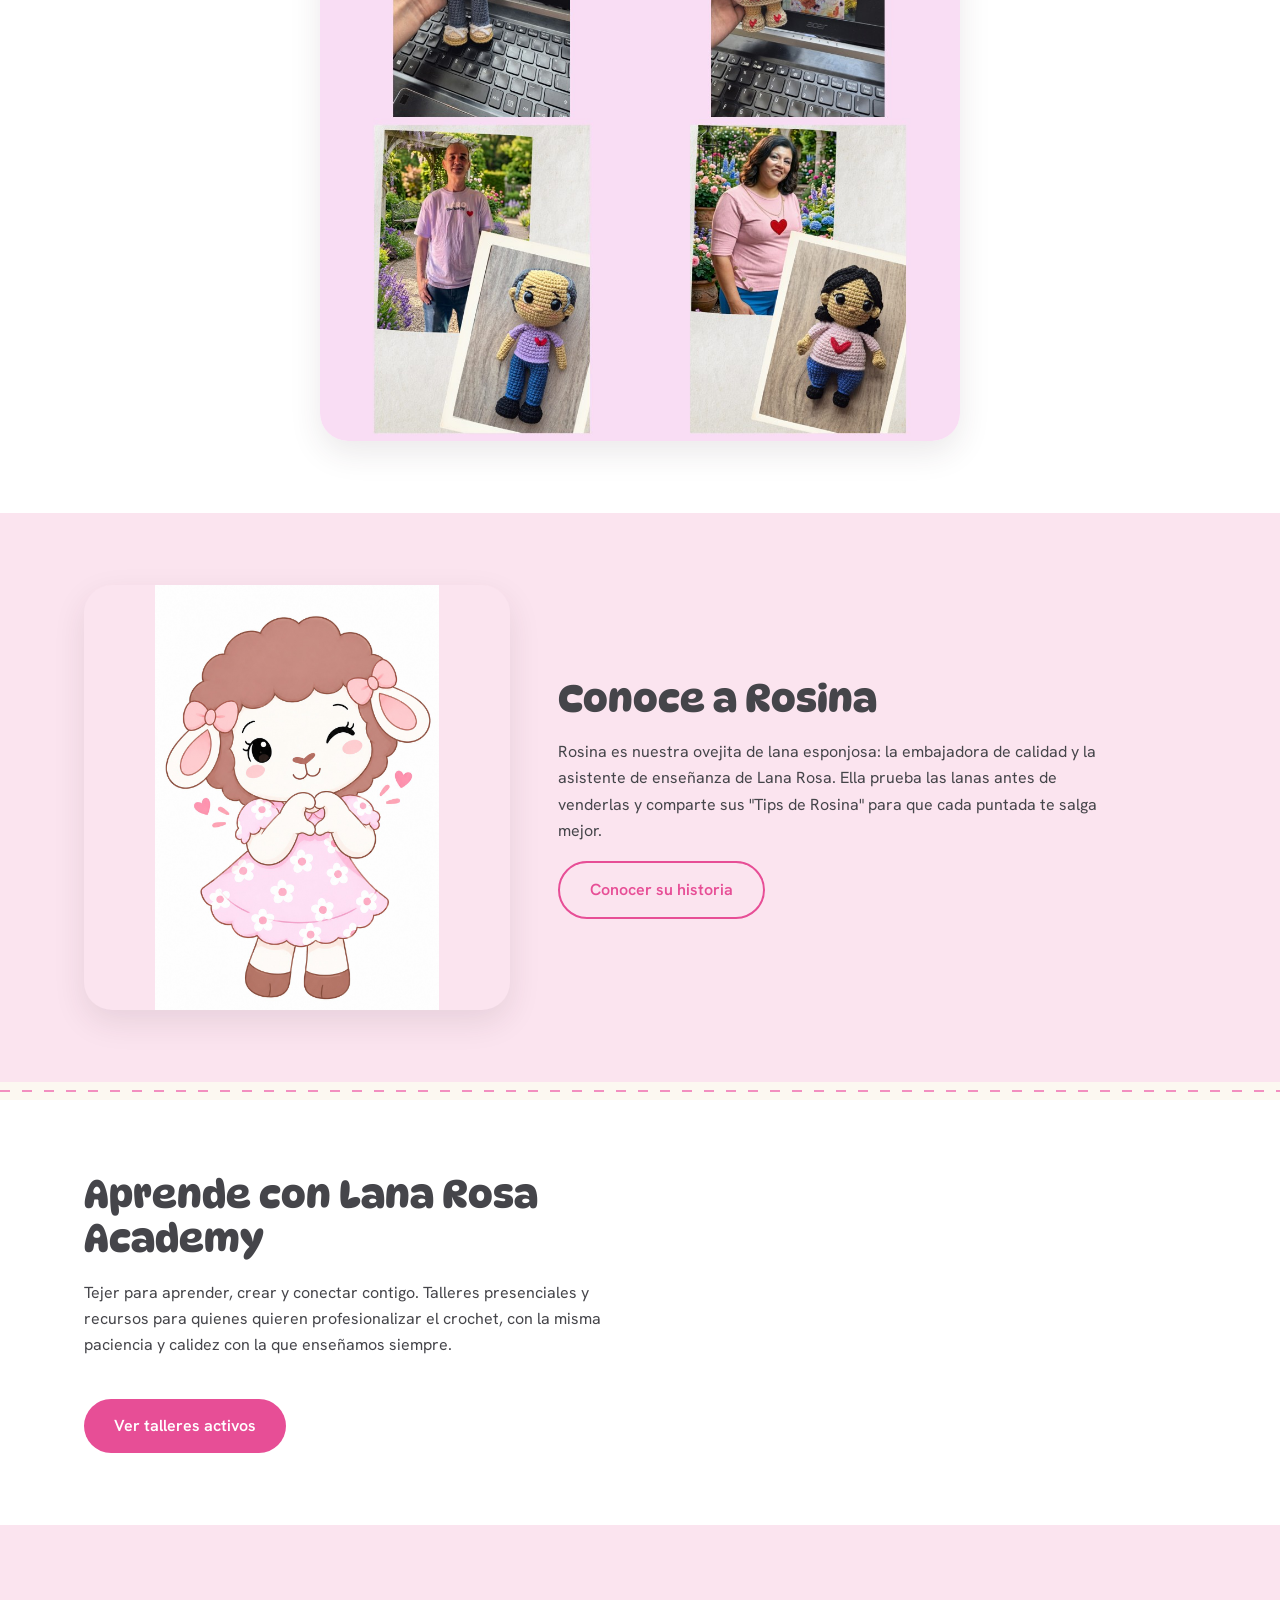
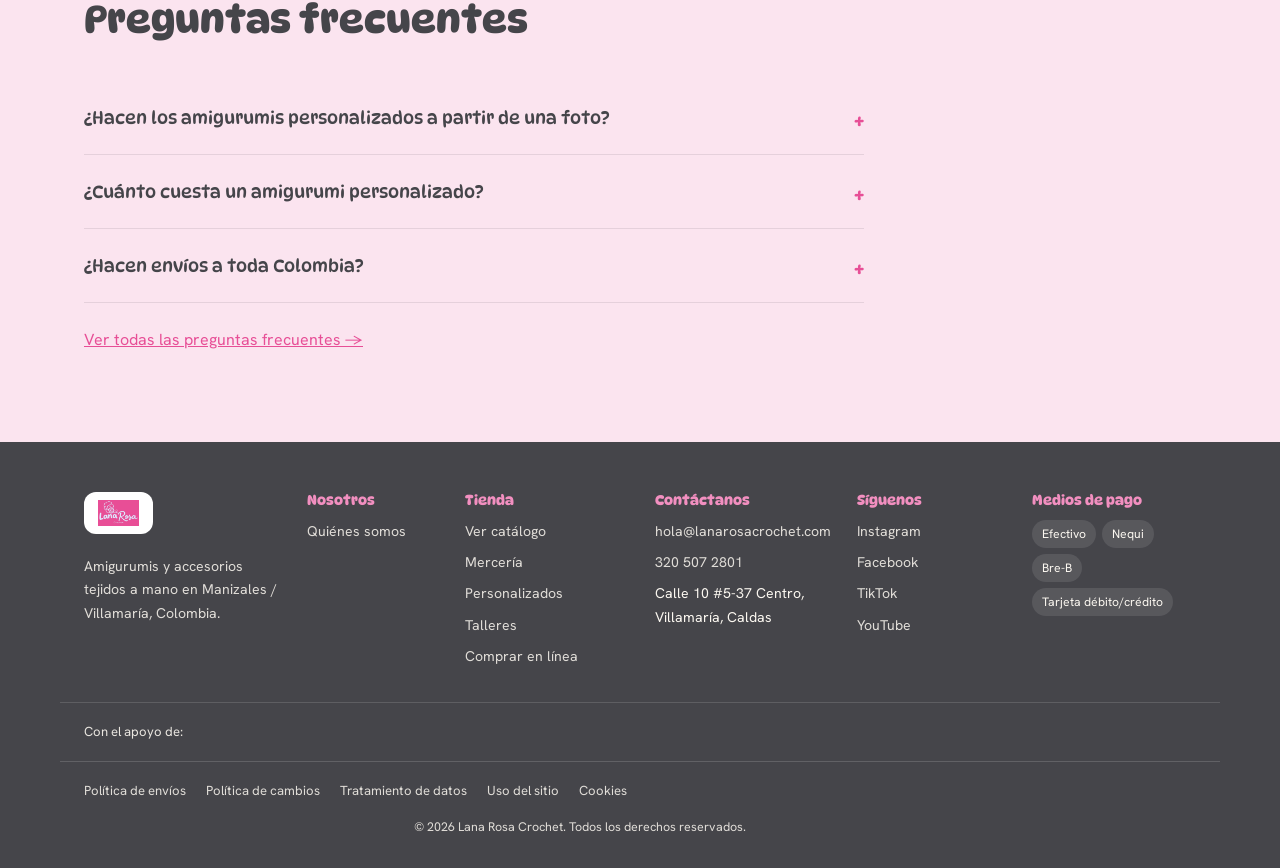
==== commit 6d8a31ae: "Add files via upload" ====
--- a/index.html
+++ b/index.html
@@ -161,7 +161,9 @@
 .pie .logo-pie { font-family: var(--fuente-titulo); color: var(--rosa-medio); font-size: 1.5rem; }
 .derechos { text-align: center; font-size: 0.82rem; opacity: 0.6; margin-top: 40px; }
 .pie-rico { background: var(--tinta); color: var(--blanco-hueso); padding: 50px 0 24px; font-size: 0.88rem; }
-.pie-grid { display: grid; grid-template-columns: 1.3fr 1fr 1fr 1fr 1.2fr; gap: 30px; margin-bottom: 34px; }
+.pie-grid { display: grid; grid-template-columns: 1.2fr 0.8fr 1fr 1fr 0.9fr 1fr; gap: 26px; margin-bottom: 34px; }
+.pie-apoyo { display: flex; align-items: center; gap: 18px; flex-wrap: wrap; border-top: 1px solid rgba(255,255,255,0.15); padding-top: 18px; margin-bottom: 18px; font-size: 0.82rem; opacity: 0.9; }
+.pie-apoyo img { height: 40px; width: auto; background: #fff; border-radius: 8px; padding: 4px 8px; }
 @media (max-width: 900px) { .pie-grid { grid-template-columns: 1fr 1fr; } }
 .pie-logo-wrap { background: #fff; display: inline-block; padding: 8px 14px; border-radius: 12px; margin-bottom: 14px; }
 .pie-logo-wrap img { height: 26px; display: block; }
@@ -297,6 +299,7 @@
     <nav aria-label="Navegación principal">
       <ul class="nav-principal">
         <li><a href="tienda.html">Tienda</a></li>
+        <li><a href="merceria.html">Mercería</a></li>
         <li><a href="personaliza.html">Personaliza el tuyo</a></li>
         <li><a href="aprende.html">Aprende</a></li>
         <li><a href="revista.html">Revista</a></li>
@@ -310,6 +313,7 @@
   <nav class="nav-movil-panel" id="nav-movil-panel" aria-label="Navegación móvil">
     <a href="index.html">Inicio</a>
     <a href="tienda.html">Tienda</a>
+    <a href="merceria.html">Mercería</a>
     <a href="personaliza.html">Personaliza el tuyo</a>
     <a href="aprende.html">Aprende</a>
     <a href="revista.html">Revista</a>
@@ -470,16 +474,24 @@
       <h3>Nosotros</h3>
       <ul>
         <li><a href="sobre-nosotras.html">Quiénes somos</a></li>
-        <li><a href="https://wa.me/573205072801" target="_blank" rel="noopener">Contáctanos</a></li>
       </ul>
     </div>
     <div>
       <h3>Tienda</h3>
       <ul>
         <li><a href="tienda.html">Ver catálogo</a></li>
+        <li><a href="merceria.html">Mercería</a></li>
         <li><a href="personaliza.html">Personalizados</a></li>
         <li><a href="aprende.html">Talleres</a></li>
         <li><a href="https://lana-rosa-crochet.cercia.co/" target="_blank" rel="noopener">Comprar en línea</a></li>
+      </ul>
+    </div>
+    <div>
+      <h3>Contáctanos</h3>
+      <ul>
+        <li><a href="mailto:hola@lanarosacrochet.com">hola@lanarosacrochet.com</a></li>
+        <li><a href="https://wa.me/573205072801" target="_blank" rel="noopener">320 507 2801</a></li>
+        <li>Calle 10 #5-37 Centro, Villamaría, Caldas</li>
       </ul>
     </div>
     <div>
@@ -496,16 +508,19 @@
       <div class="pie-pagos">
         <span>Efectivo</span><span>Nequi</span><span>Bre-B</span><span>Tarjeta débito/crédito</span>
       </div>
-      <p>
-        <a href="mailto:hola@lanarosacrochet.com">hola@lanarosacrochet.com</a><br>
-        <a href="https://wa.me/573205072801" target="_blank" rel="noopener">320 507 2801</a>
-      </p>
-    </div>
+    </div>
+  </div>
+  <div class="contenedor pie-apoyo">
+    <span>Con el apoyo de:</span>
+    <img src="img/logo-sena.png" alt="SENA" onerror="this.style.display='none'">
+    <img src="img/logo-fondo-emprender.png" alt="Fondo Emprender SENA" onerror="this.style.display='none'">
   </div>
   <div class="contenedor pie-legal">
     <a href="politicas.html#envios">Política de envíos</a>
     <a href="politicas.html#cambios">Política de cambios</a>
     <a href="politicas.html#datos">Tratamiento de datos</a>
+    <a href="politicas.html#uso">Uso del sitio</a>
+    <a href="politicas.html#cookies">Cookies</a>
   </div>
   <p class="derechos contenedor">© 2026 Lana Rosa Crochet. Todos los derechos reservados.</p>
 </footer>
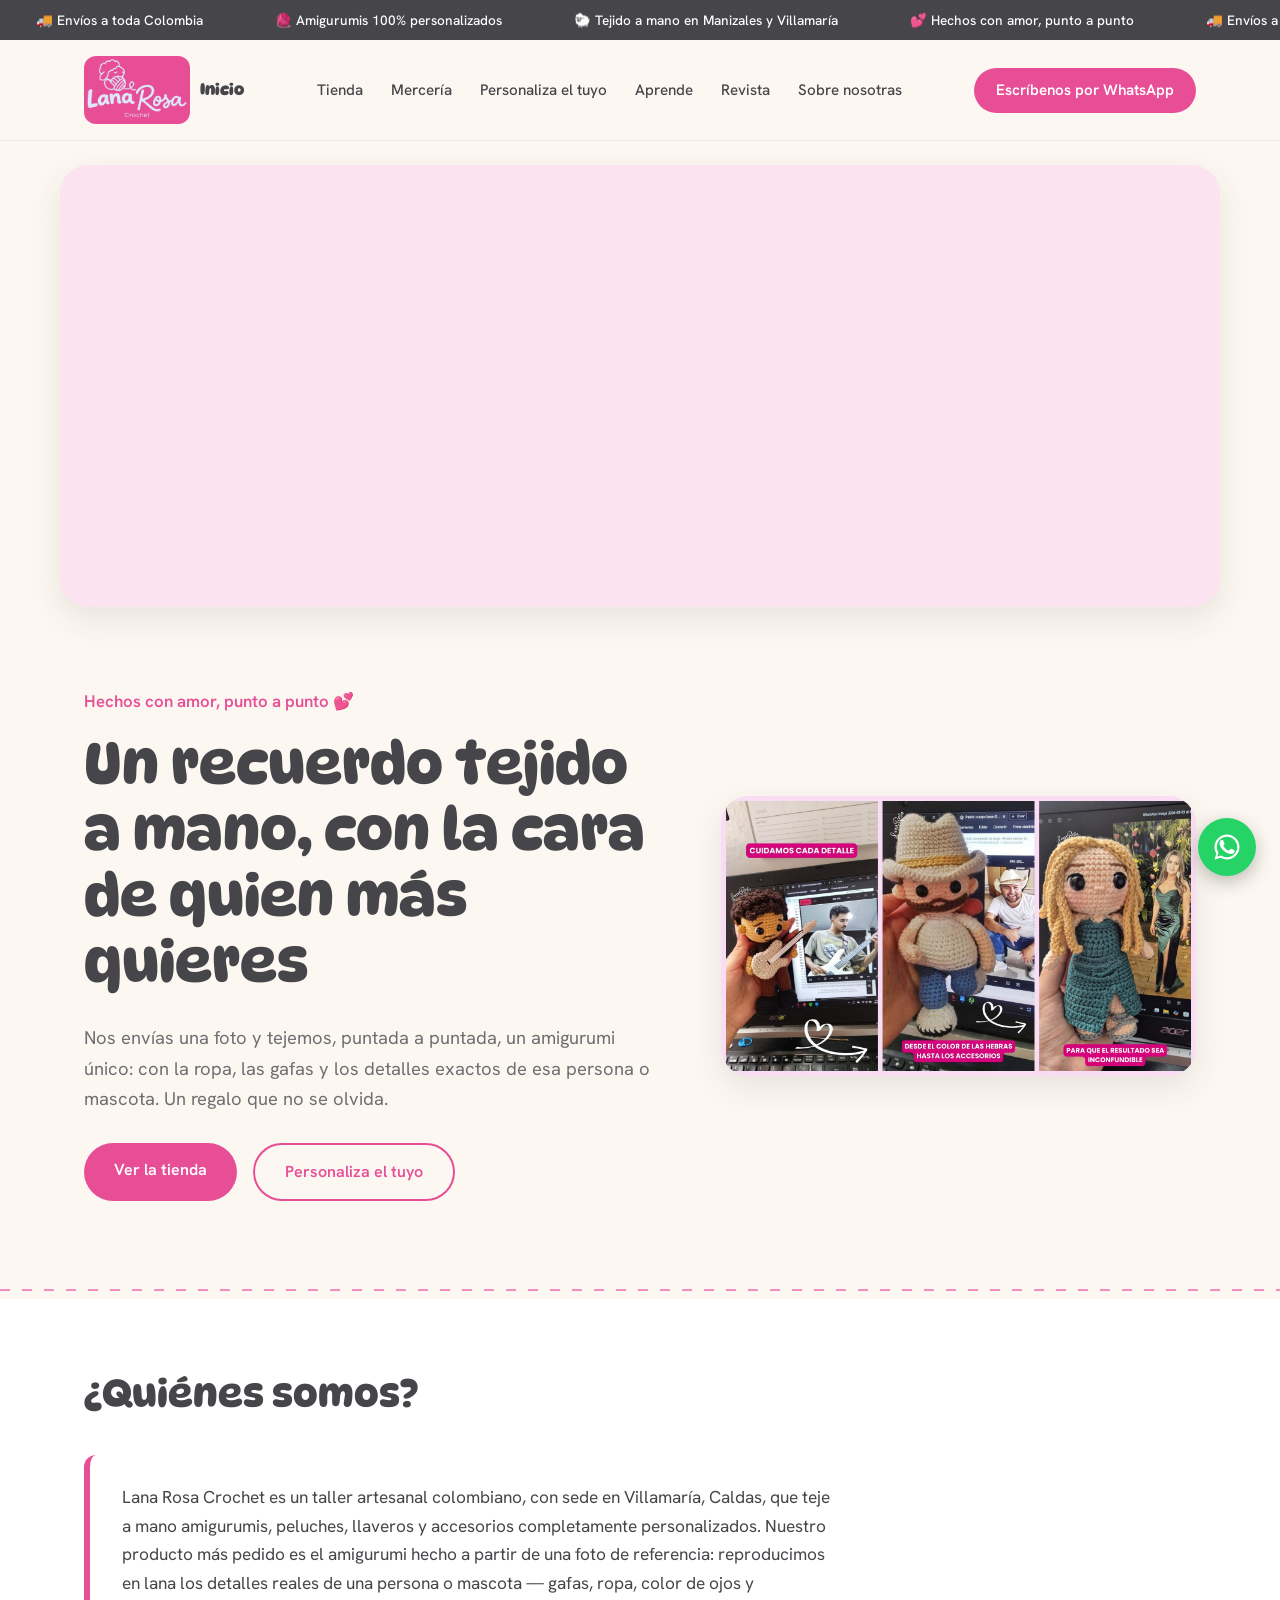
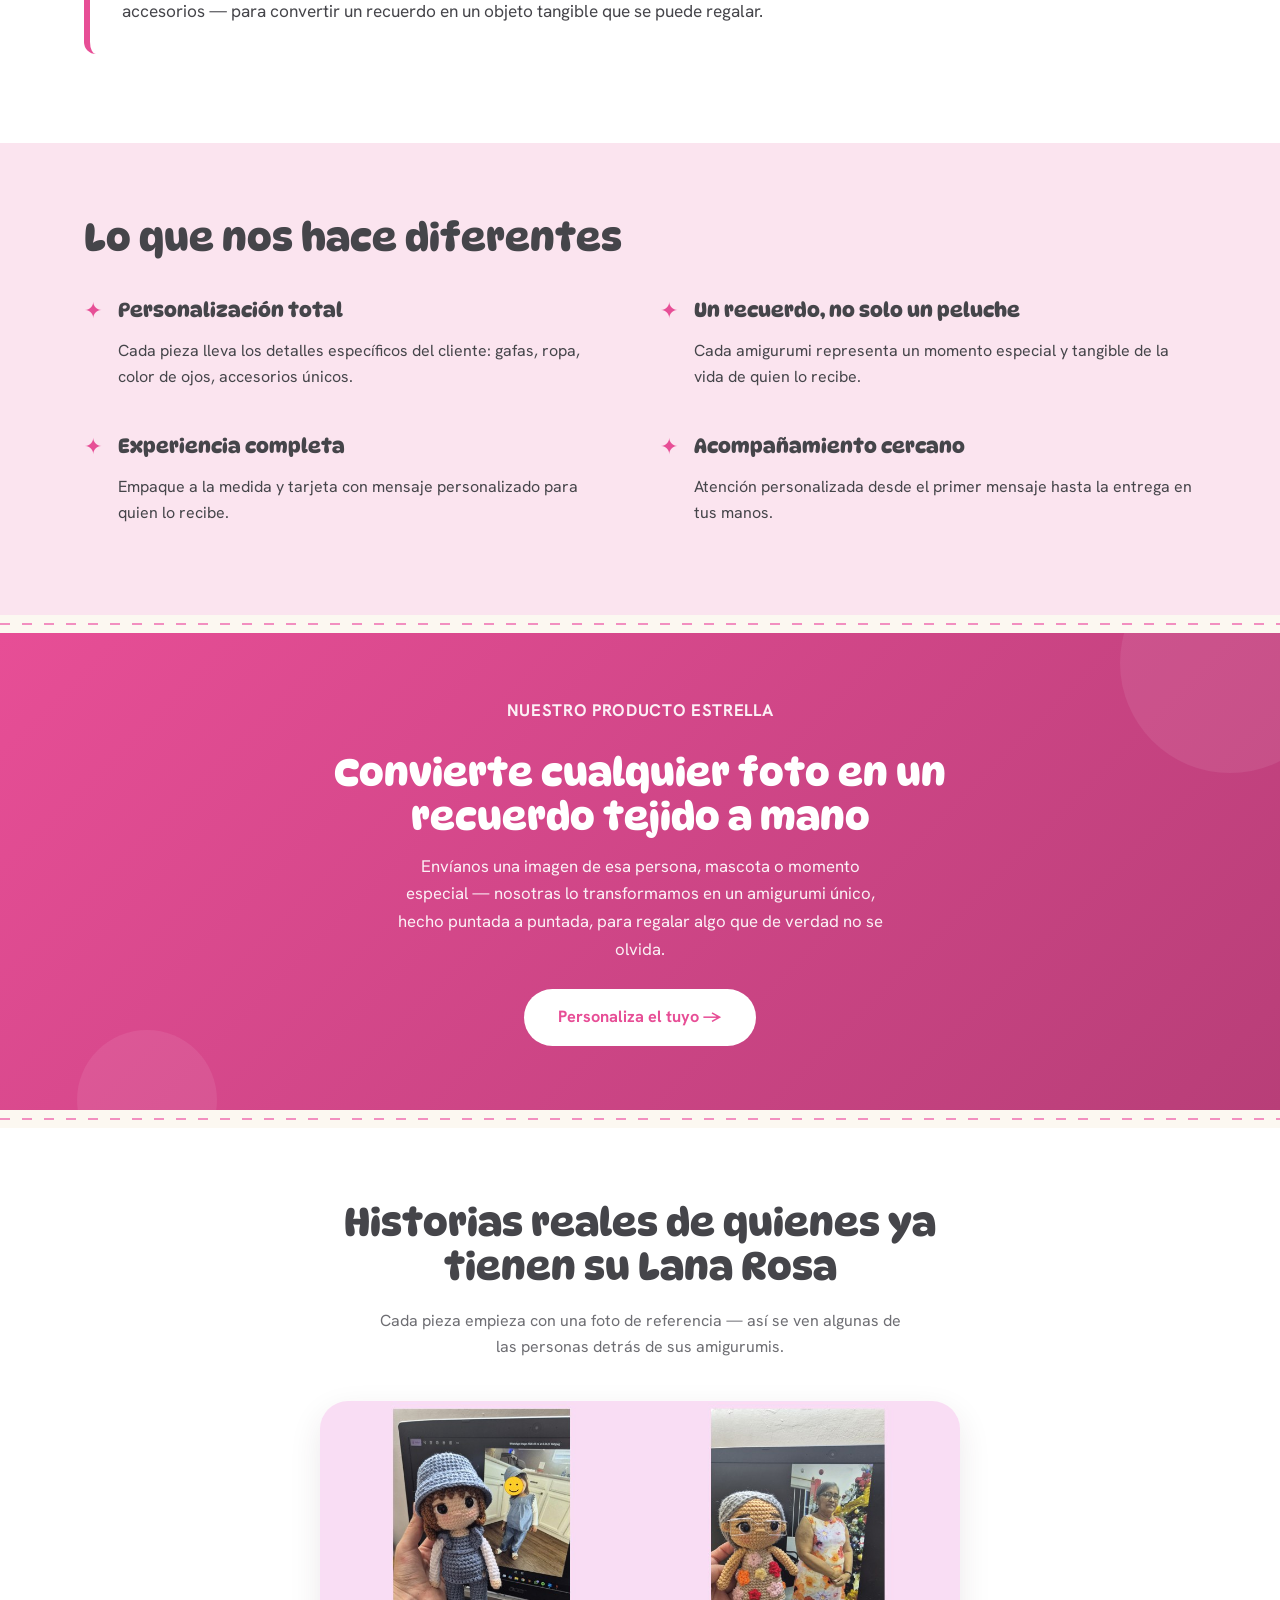
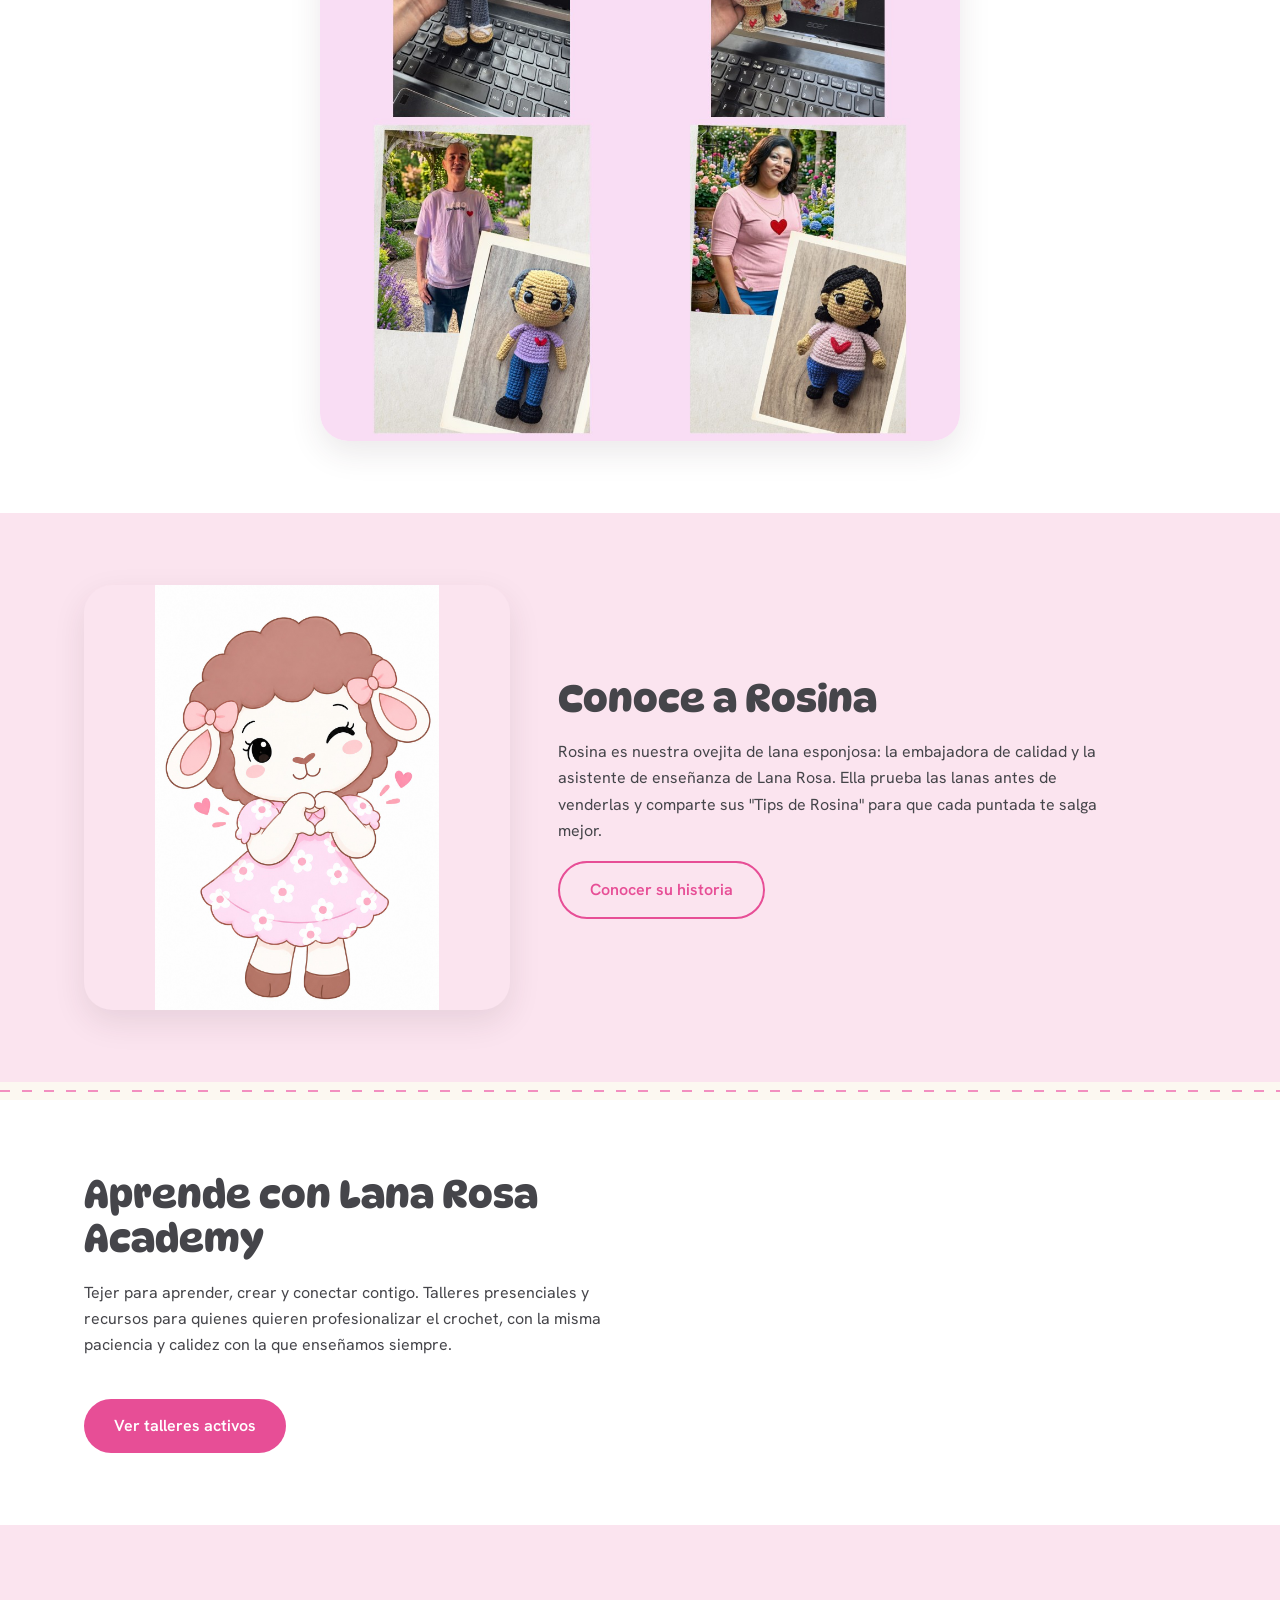
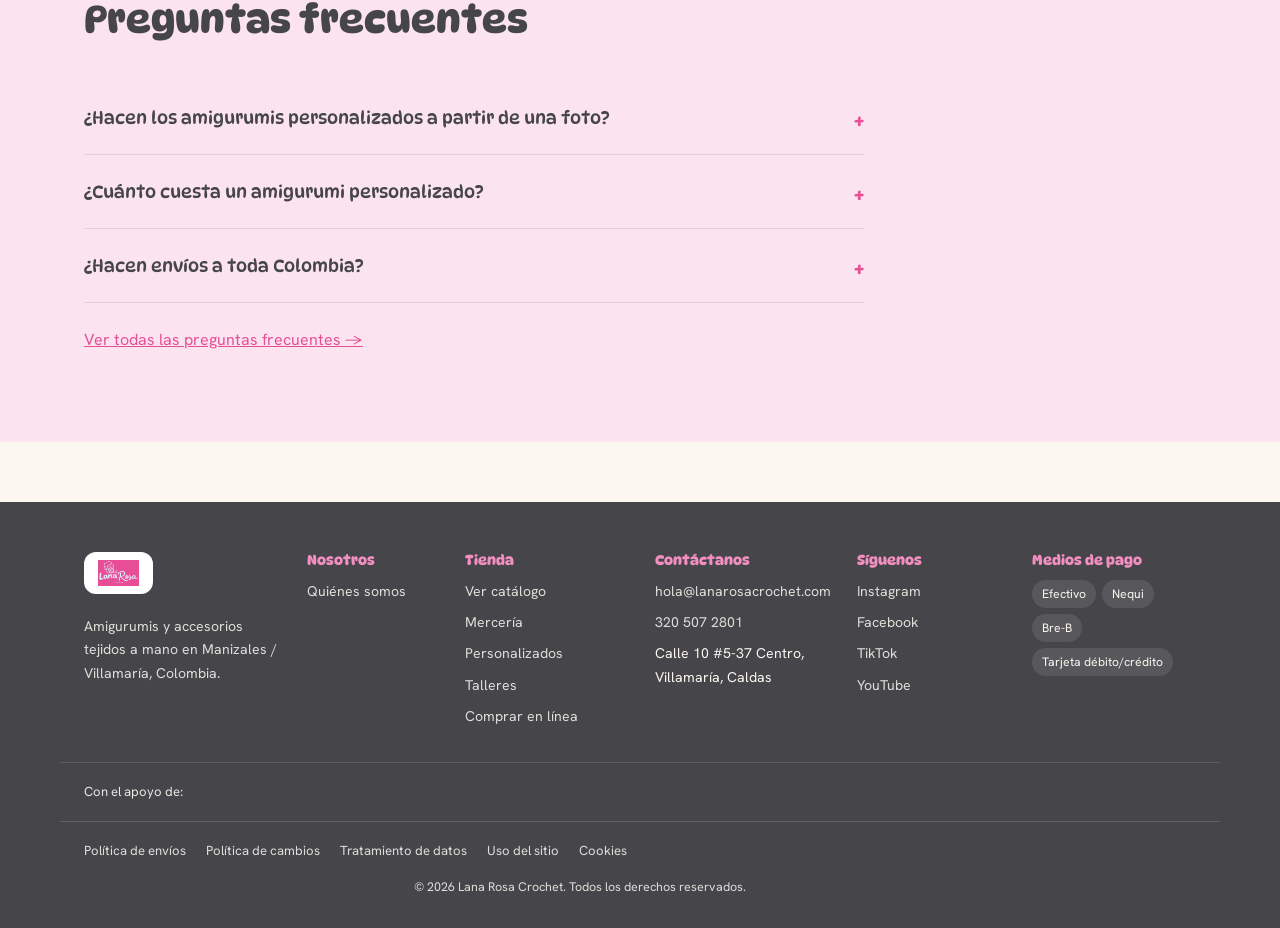
==== commit 86b0b85a: "Add files via upload" ====
--- a/index.html
+++ b/index.html
@@ -98,6 +98,7 @@
 a { color: var(--rosa-principal); }
 img { max-width: 100%; display: block; }
 .contenedor { max-width: 1160px; margin: 0 auto; padding: 0 24px; }
+main { padding-bottom: 60px; }
 a:focus-visible, button:focus-visible { outline: 3px solid var(--azul-acero); outline-offset: 3px; }
 .encabezado { position: sticky; top: 0; z-index: 20; background: rgba(252, 248, 241, 0.92); backdrop-filter: blur(6px); border-bottom: 1px solid rgba(69,69,74,0.08); }
 .encabezado .contenedor { display: flex; align-items: center; justify-content: space-between; padding-top: 16px; padding-bottom: 16px; }
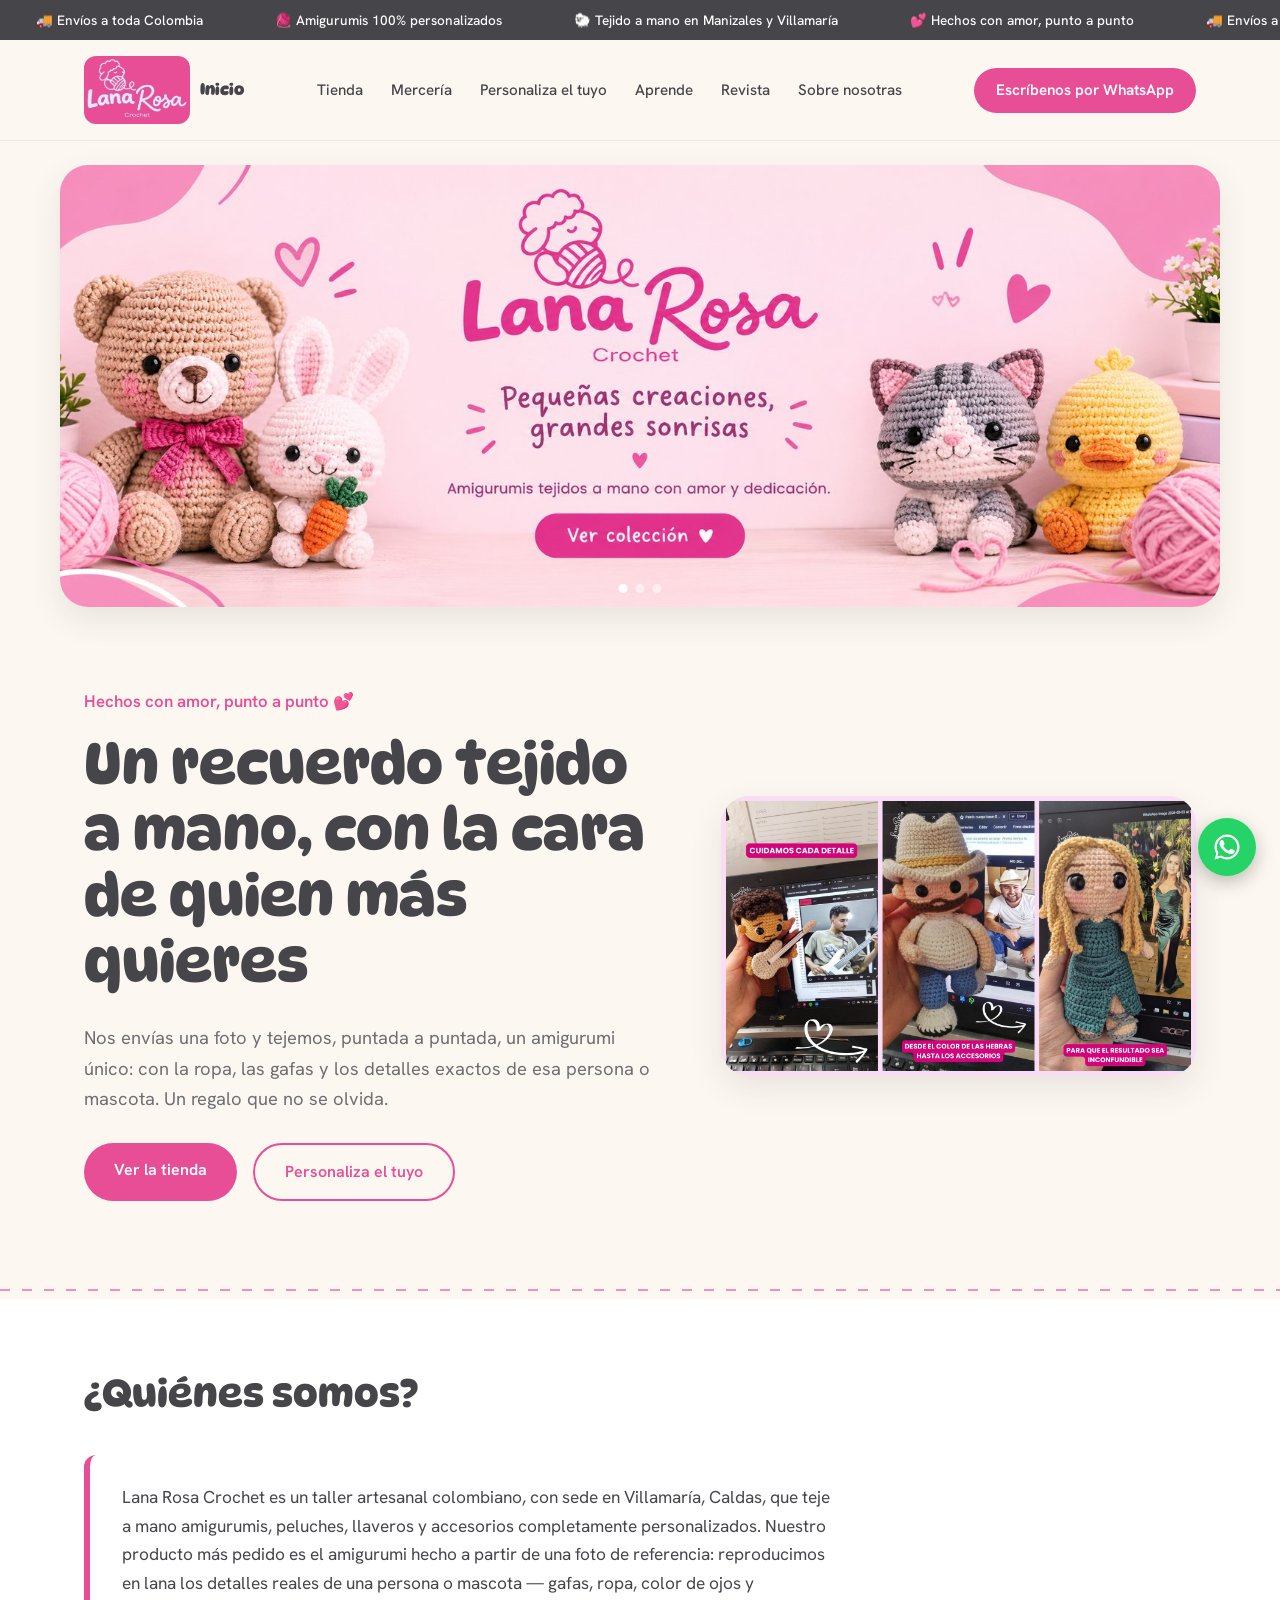
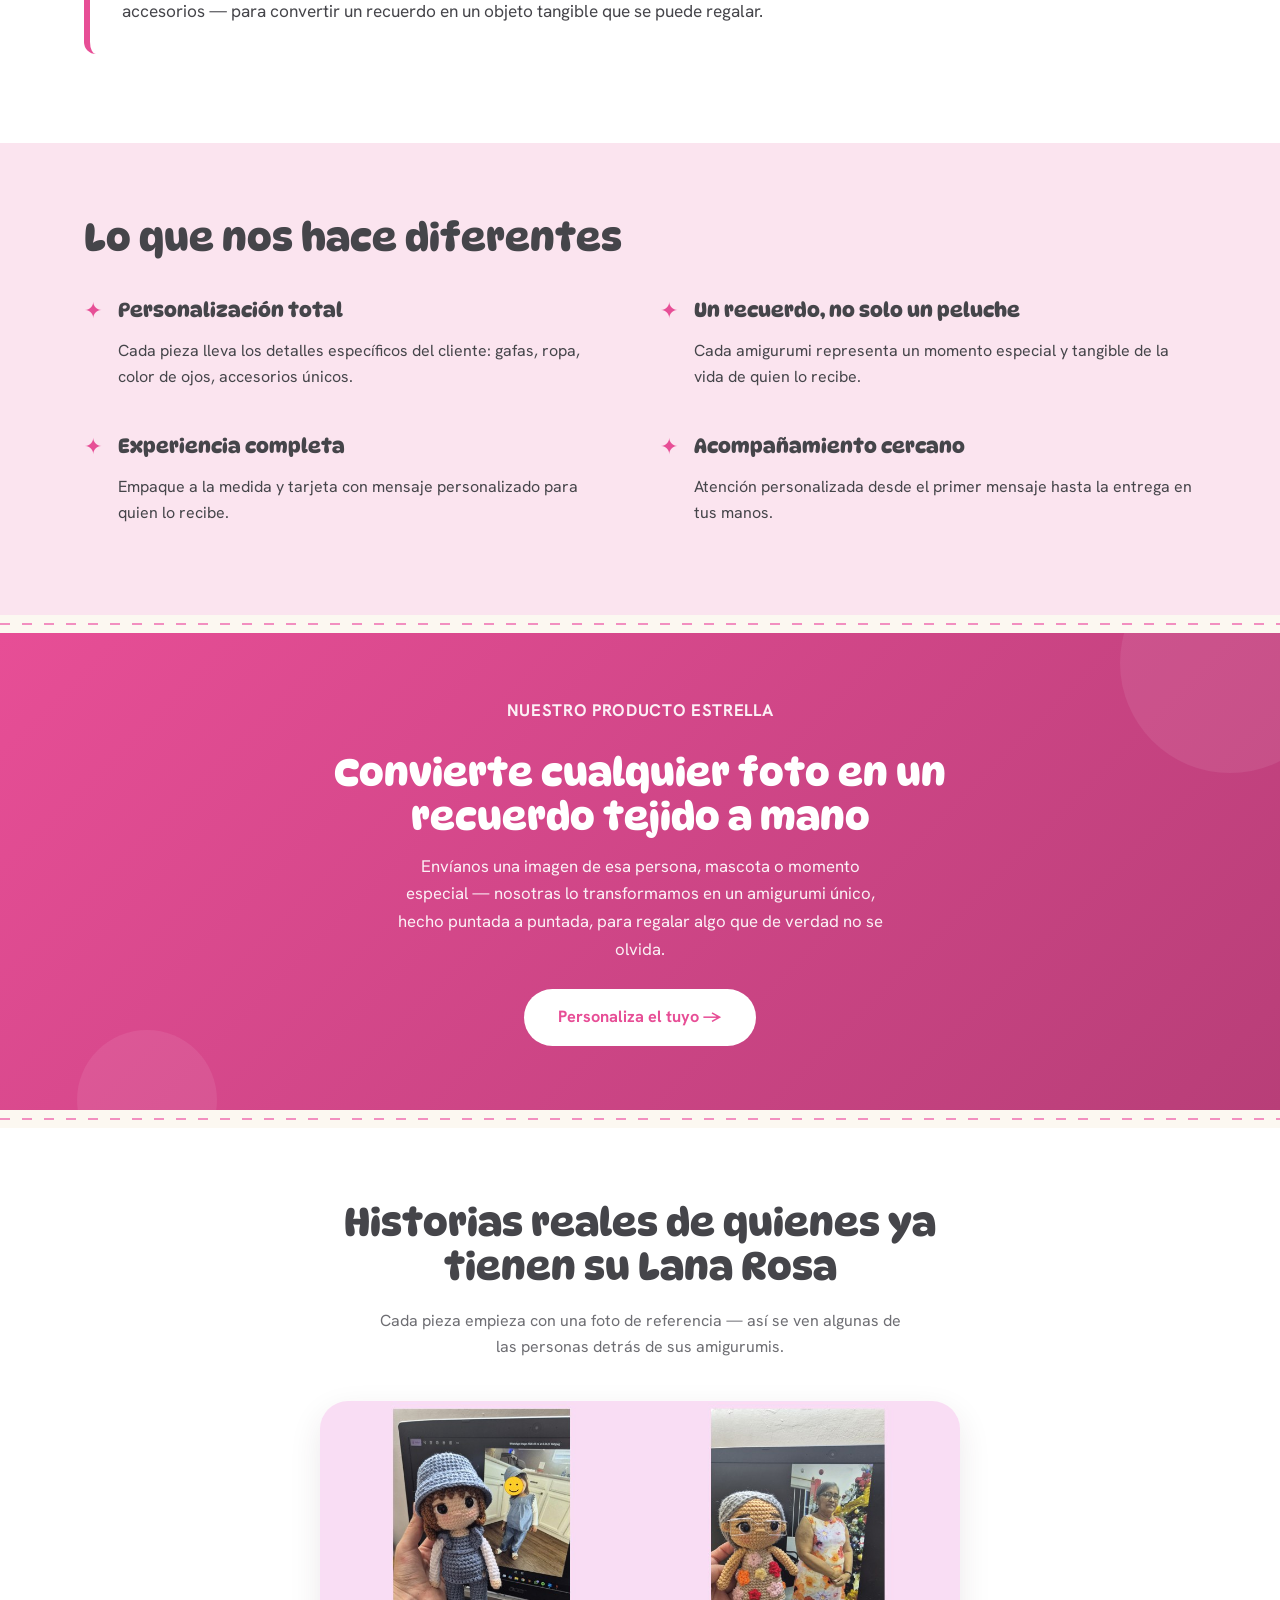
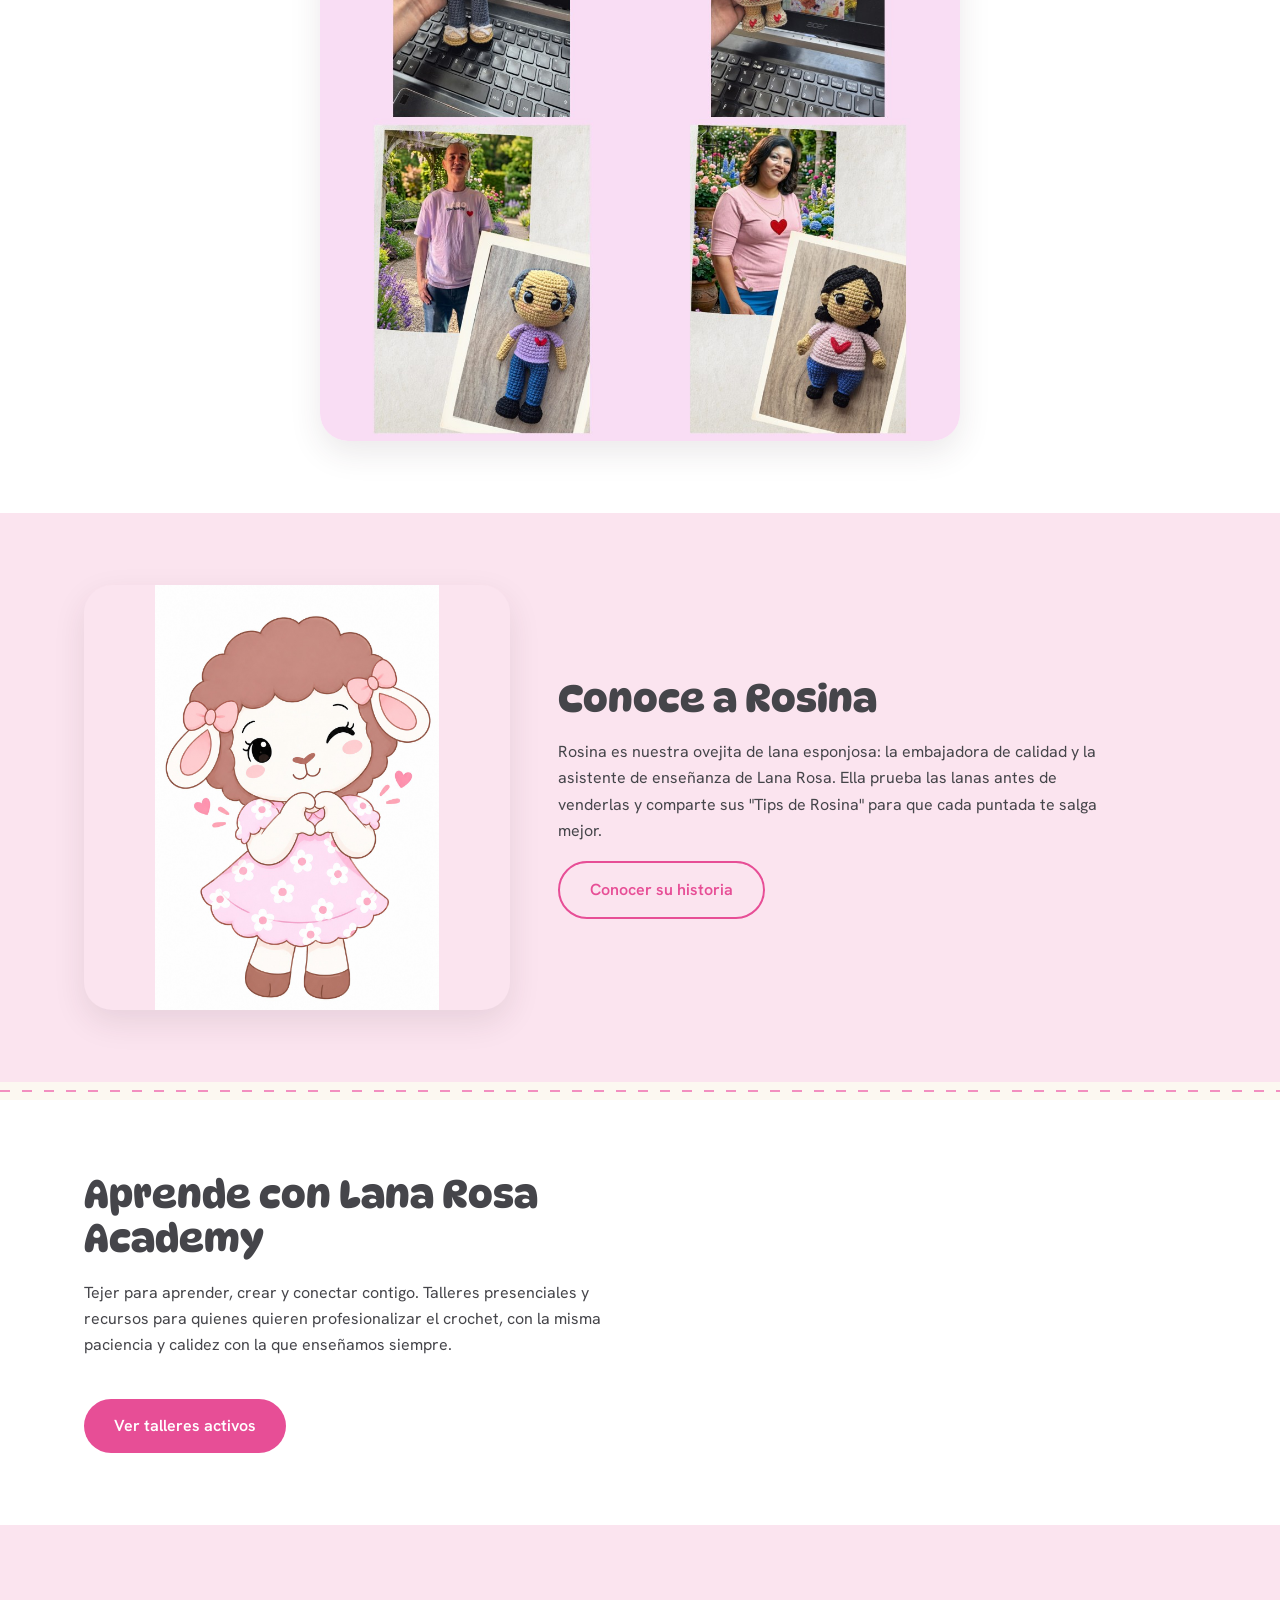
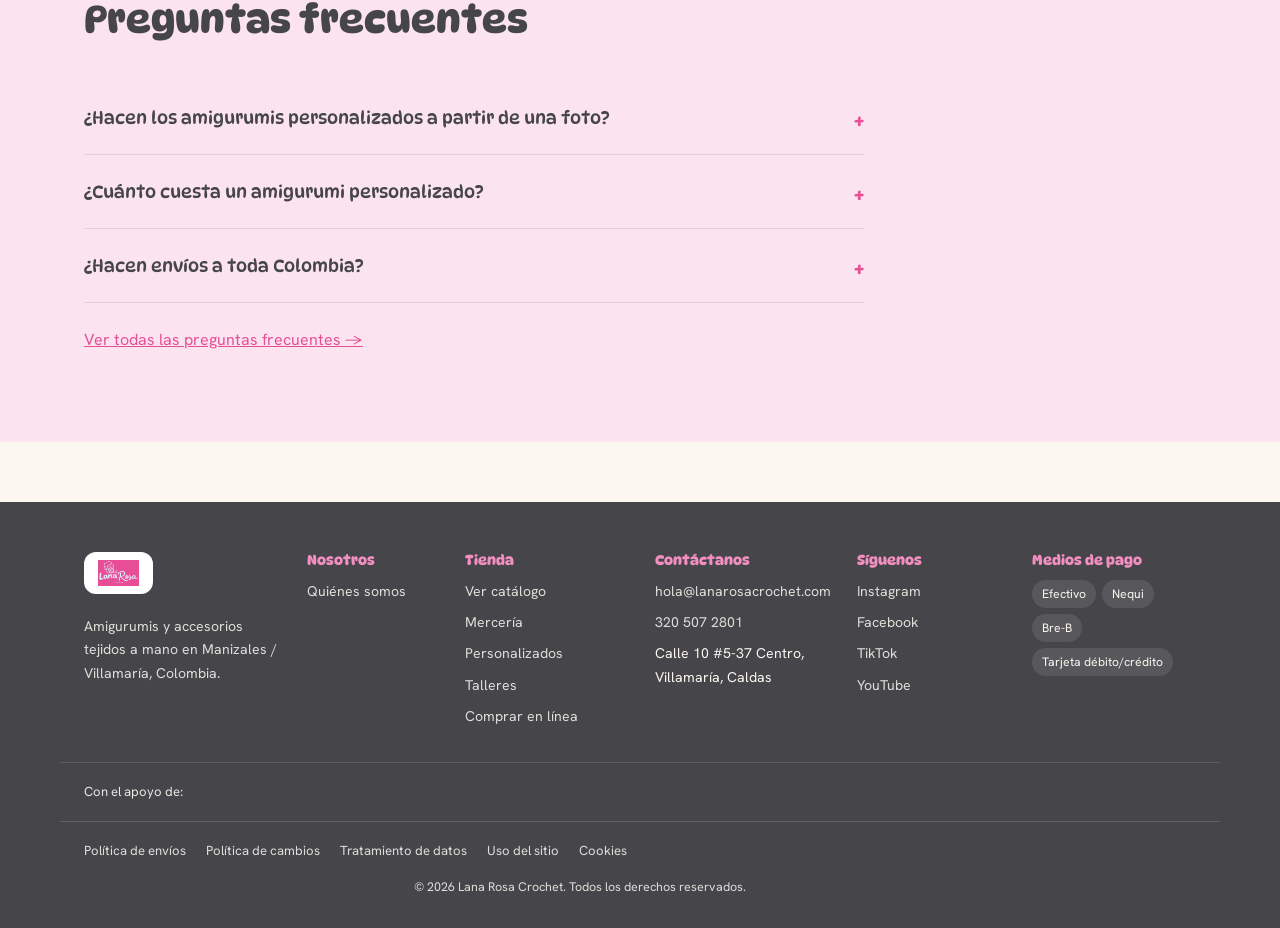
==== commit 35db9cde: "Add files via upload" ====
--- a/index.html
+++ b/index.html
@@ -333,7 +333,7 @@
       <a href="tienda.html" class="slide-banner">
         <img src="img/banners/banner2.jpg" alt="Amigurumis Lana Rosa Crochet" onerror="this.parentElement.style.display='none'">
       </a>
-      <a href="personaliza.html" class="slide-banner">
+      <a href="tienda.html" class="slide-banner">
         <img src="img/banners/banner3.jpg" alt="Amigurumis personalizados Lana Rosa Crochet" onerror="this.parentElement.style.display='none'">
       </a>
       <div class="puntos-carrusel" id="puntos-carrusel"></div>
